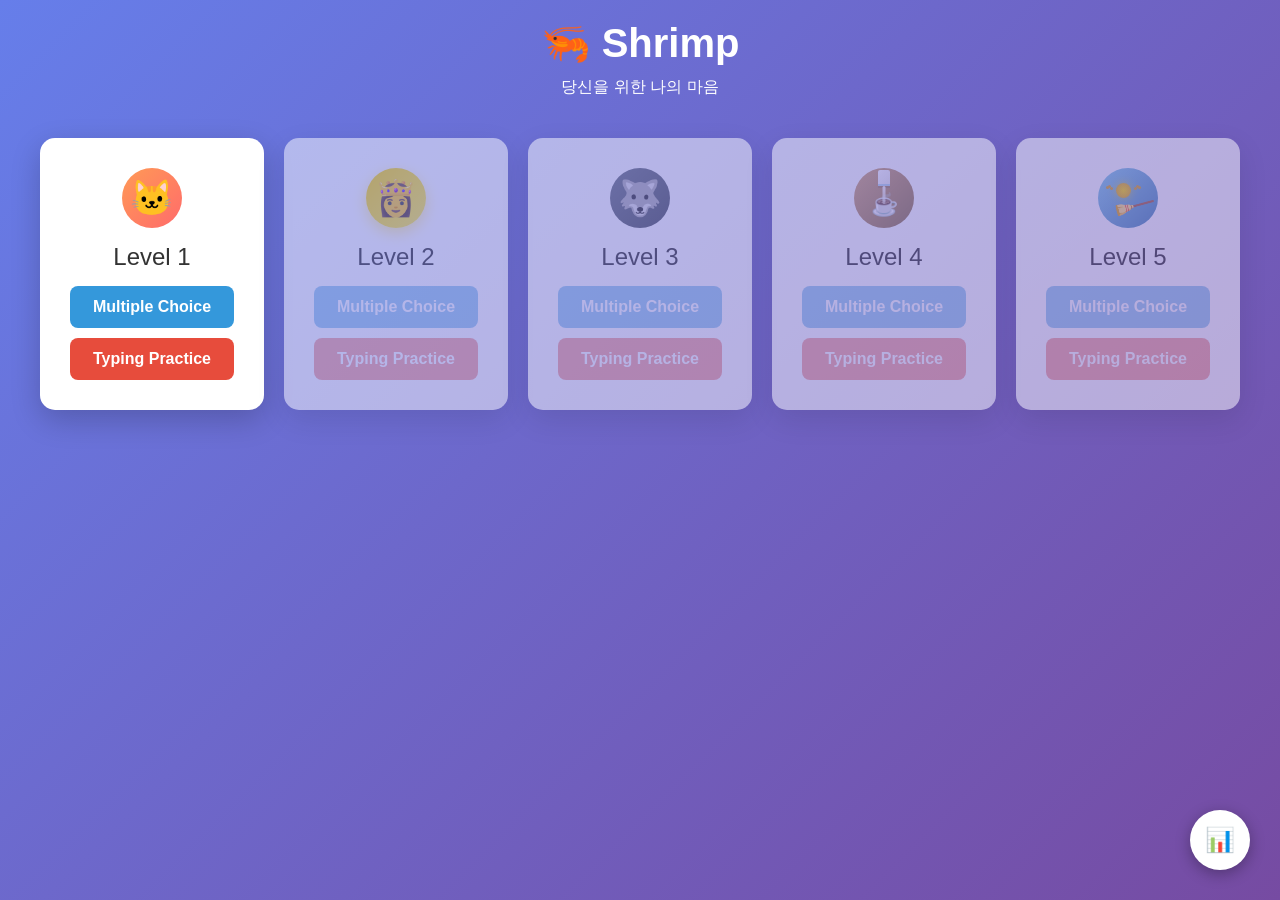
==== main/index.html @ 8d23ccac "VS Code version" ====
<!DOCTYPE html>
<html lang="ko">
<head>
    <meta charset="UTF-8">
    <meta name="viewport" content="width=device-width, initial-scale=1.0">
    <title>Shrimp - Vocabulary Learning</title>
    <style>
        * {
            margin: 0;
            padding: 0;
            box-sizing: border-box;
        }

        body {
            font-family: 'Segoe UI', Tahoma, Geneva, Verdana, sans-serif;
            background: linear-gradient(135deg, #667eea 0%, #764ba2 100%);
            min-height: 100vh;
            padding: 20px;
        }

        .container {
            max-width: 1200px;
            margin: 0 auto;
        }

        .header {
            text-align: center;
            color: white;
            margin-bottom: 40px;
        }

        .header h1 {
            font-size: 2.5em;
            margin-bottom: 10px;
        }

        .level-selection {
            display: grid;
            grid-template-columns: repeat(auto-fit, minmax(200px, 1fr));
            gap: 20px;
            margin-bottom: 40px;
        }

        .level-card {
            background: white;
            border-radius: 15px;
            padding: 30px;
            text-align: center;
            box-shadow: 0 10px 30px rgba(0, 0, 0, 0.2);
            transition: all 0.3s ease;
        }

        .level-card:hover:not(.disabled) {
            transform: translateY(-5px);
            box-shadow: 0 15px 40px rgba(0, 0, 0, 0.3);
        }

        .level-card.disabled {
            opacity: 0.5;
            cursor: not-allowed;
        }

        .level-icon {
            width: 60px;
            height: 60px;
            margin: 0 auto 15px;
            position: relative;
        }

        .level-icon.cat {
            background: linear-gradient(135deg, #ff9a56 0%, #ff6b6b 100%);
            border-radius: 50%;
            position: relative;
            display: flex;
            align-items: center;
            justify-content: center;
        }

        .level-icon.cat::before {
            content: '🐱';
            font-size: 35px;
            position: absolute;
        }

        .level-icon.princess {
            background: linear-gradient(135deg, #ffd700 0%, #ffed4e 100%);
            border-radius: 50%;
            position: relative;
            display: flex;
            align-items: center;
            justify-content: center;
            box-shadow: 0 5px 15px rgba(255, 215, 0, 0.4);
        }

        .level-icon.princess::before {
            content: '👸';
            font-size: 35px;
            position: absolute;
        }

        .level-icon.wolf {
            background: linear-gradient(135deg, #6c757d 0%, #495057 100%);
            border-radius: 50%;
            position: relative;
            display: flex;
            align-items: center;
            justify-content: center;
        }

        .level-icon.wolf::before {
            content: '🐺';
            font-size: 35px;
            position: absolute;
        }

        .level-icon.coffee {
            background: linear-gradient(135deg, #d4a574 0%, #8b6f47 100%);
            border-radius: 50%;
            position: relative;
            display: flex;
            align-items: center;
            justify-content: center;
        }

        .level-icon.coffee::before {
            content: '';
            position: absolute;
            width: 12px;
            height: 16px;
            background: linear-gradient(135deg, #ffffff 0%, #e8e8e8 100%);
            top: 2px;
            left: 50%;
            transform: translateX(-50%);
            border-radius: 2px 2px 0 0;
            box-shadow: 
                0 2px 0 rgba(0,0,0,0.1),
                inset 0 -2px 0 rgba(52, 152, 219, 0.3);
        }

        .level-icon.coffee::after {
            content: '';
            position: absolute;
            width: 3px;
            height: 18px;
            background: linear-gradient(180deg, rgba(255,255,255,0.9) 0%, rgba(255,255,255,0.5) 100%);
            top: 18px;
            left: 50%;
            transform: translateX(-50%);
            border-radius: 2px;
        }

        .level-icon.coffee .cup {
            position: absolute;
            font-size: 22px;
            bottom: 10px;
            left: 50%;
            transform: translateX(-50%);
        }

        .level-icon.snitch {
            background: linear-gradient(135deg, #87ceeb 0%, #4682b4 100%);
            border-radius: 50%;
            position: relative;
            display: flex;
            align-items: center;
            justify-content: center;
            overflow: visible;
        }

        .level-icon.snitch::before {
            content: '';
            position: absolute;
            width: 15px;
            height: 15px;
            background: radial-gradient(circle, #ffd700 0%, #daa520 100%);
            border-radius: 50%;
            top: 15px;
            left: 18px;
            box-shadow: 
                -12px -2px 0 -6px #daa520,
                -14px -4px 0 -6px #daa520,
                -16px -3px 0 -6px #daa520,
                12px -2px 0 -6px #daa520,
                14px -4px 0 -6px #daa520,
                16px -3px 0 -6px #daa520,
                0 0 10px rgba(255, 215, 0, 0.6);
        }

        .level-icon.snitch::after {
            content: '🧹';
            font-size: 28px;
            position: absolute;
            bottom: 5px;
            right: 8px;
            transform: rotate(30deg);
        }

        .level-title {
            font-size: 1.5em;
            color: #333;
            margin-bottom: 15px;
        }

        .mode-buttons {
            display: flex;
            gap: 10px;
            flex-direction: column;
        }

        .mode-btn {
            padding: 12px 15px;
            border: none;
            border-radius: 8px;
            font-size: 1em;
            cursor: pointer;
            transition: all 0.3s ease;
            font-weight: 600;
        }

        .mode-btn.mc {
            background: #3498db;
            color: white;
        }

        .mode-btn.mc:hover:not(:disabled) {
            background: #2980b9;
        }

        .mode-btn.tp {
            background: #e74c3c;
            color: white;
        }

        .mode-btn.tp:hover:not(:disabled) {
            background: #c0392b;
        }

        .mode-btn:disabled {
            opacity: 0.5;
            cursor: not-allowed;
        }

        .status-badge {
            display: inline-block;
            background: #2ecc71;
            color: white;
            padding: 5px 10px;
            border-radius: 20px;
            font-size: 0.8em;
            margin-top: 10px;
        }

        .score-display {
            font-size: 0.85em;
            color: #666;
            margin-top: 8px;
        }

        .score-display .mc-score,
        .score-display .tp-score {
            display: inline-block;
            margin: 0 5px;
            padding: 3px 8px;
            background: #ecf0f1;
            border-radius: 10px;
        }

        .learning-mode {
            display: none;
        }

        .learning-mode.active {
            display: block;
        }

        .learning-container {
            background: white;
            border-radius: 15px;
            padding: 40px;
            box-shadow: 0 10px 40px rgba(0, 0, 0, 0.2);
        }

        .learning-header {
            display: flex;
            justify-content: space-between;
            align-items: center;
            margin-bottom: 30px;
            border-bottom: 2px solid #ecf0f1;
            padding-bottom: 20px;
        }

        .learning-title {
            font-size: 1.8em;
            color: #333;
        }

        .progress-info {
            text-align: right;
            color: #666;
        }

        .progress-bar {
            width: 100%;
            height: 8px;
            background: #ecf0f1;
            border-radius: 10px;
            margin-top: 10px;
            overflow: hidden;
        }

        .progress-fill {
            height: 100%;
            background: #2ecc71;
            transition: width 0.3s ease;
        }

        .question-container {
            text-align: center;
            margin: 40px 0;
        }

        .question-text {
            font-size: 2.5em;
            color: #333;
            margin-bottom: 30px;
            font-weight: 600;
        }

        .pos-label {
            font-size: 0.9em;
            color: #7f8c8d;
            margin-bottom: 5px;
        }

        .example-sentence {
            font-size: 1.1em;
            color: #555;
            font-style: italic;
            margin-top: 15px;
            padding: 15px;
            background: #f8f9fa;
            border-left: 4px solid #3498db;
        }

        .choices {
            display: grid;
            grid-template-columns: repeat(2, 1fr);
            gap: 15px;
            margin-top: 30px;
        }

        .choice-btn {
            padding: 20px;
            font-size: 1.1em;
            border: 2px solid #bdc3c7;
            background: white;
            border-radius: 8px;
            cursor: pointer;
            transition: all 0.3s ease;
        }

        .choice-btn:hover {
            border-color: #3498db;
            background: #ecf0f1;
        }

        .choice-btn.selected.correct {
            background: #2ecc71;
            border-color: #27ae60;
            color: white;
        }

        .choice-btn.selected.incorrect {
            background: #e74c3c;
            border-color: #c0392b;
            color: white;
        }

        .choice-btn:disabled {
            cursor: not-allowed;
        }

        .typing-container {
            margin-top: 30px;
        }

        .input-boxes {
            display: flex;
            gap: 5px;
            justify-content: center;
            flex-wrap: wrap;
            margin: 30px 0;
        }

        .input-box {
            width: 40px;
            height: 50px;
            border: 2px solid #bdc3c7;
            border-radius: 5px;
            text-align: center;
            font-size: 1.2em;
            font-weight: 600;
            transition: all 0.2s ease;
        }

        .input-box:focus {
            outline: none;
            border-color: #3498db;
            box-shadow: 0 0 10px rgba(52, 152, 219, 0.3);
        }

        .input-box.correct {
            background: #2ecc71;
            color: white;
            border-color: #27ae60;
        }

        .input-box.incorrect {
            background: #e74c3c;
            color: white;
            border-color: #c0392b;
        }

        .input-box:disabled {
            cursor: not-allowed;
        }

        .feedback {
            margin-top: 20px;
            padding: 15px;
            border-radius: 8px;
            font-size: 1.1em;
            font-weight: 600;
            display: none;
        }

        .feedback.show {
            display: block;
        }

        .feedback.correct {
            background: #d4edda;
            color: #155724;
            border: 1px solid #c3e6cb;
        }

        .feedback.incorrect {
            background: #f8d7da;
            color: #721c24;
            border: 1px solid #f5c6cb;
        }

        .result-modal {
            display: none;
            position: fixed;
            top: 0;
            left: 0;
            width: 100%;
            height: 100%;
            background: rgba(0, 0, 0, 0.7);
            justify-content: center;
            align-items: center;
            z-index: 1000;
        }

        .result-modal.show {
            display: flex;
        }

        .result-content {
            background: white;
            padding: 40px;
            border-radius: 15px;
            text-align: center;
            max-width: 500px;
        }

        .result-title {
            font-size: 2em;
            margin-bottom: 20px;
            color: #333;
        }

        .result-score {
            font-size: 3em;
            font-weight: 700;
            margin: 20px 0;
            color: #3498db;
        }

        .result-message {
            font-size: 1.2em;
            margin: 20px 0;
            color: #555;
        }

        .result-buttons {
            display: flex;
            gap: 15px;
            margin-top: 30px;
            justify-content: center;
        }

        .result-btn {
            padding: 12px 25px;
            border: none;
            border-radius: 8px;
            font-size: 1em;
            font-weight: 600;
            cursor: pointer;
            transition: all 0.3s ease;
        }

        .result-btn.retry {
            background: #3498db;
            color: white;
        }

        .result-btn.retry:hover {
            background: #2980b9;
        }

        .result-btn.home {
            background: #95a5a6;
            color: white;
        }

        .result-btn.home:hover {
            background: #7f8c8d;
        }

        .action-buttons {
            display: flex;
            gap: 15px;
            margin-top: 30px;
            justify-content: center;
        }

        .action-btn {
            padding: 12px 25px;
            border: none;
            border-radius: 8px;
            font-size: 1em;
            font-weight: 600;
            cursor: pointer;
            transition: all 0.3s ease;
        }

        .action-btn.next {
            background: #3498db;
            color: white;
        }

        .action-btn.next:hover {
            background: #2980b9;
        }

        .action-btn.back {
            background: #95a5a6;
            color: white;
        }

        .action-btn.back:hover {
            background: #7f8c8d;
        }

        .action-btn:disabled {
            opacity: 0.5;
            cursor: not-allowed;
        }

        .stats-button {
            position: fixed;
            bottom: 30px;
            right: 30px;
            background: white;
            border: none;
            border-radius: 50%;
            width: 60px;
            height: 60px;
            font-size: 24px;
            cursor: pointer;
            box-shadow: 0 4px 15px rgba(0, 0, 0, 0.3);
            transition: all 0.3s ease;
            z-index: 999;
        }

        .stats-button:hover {
            transform: scale(1.1);
            box-shadow: 0 6px 20px rgba(0, 0, 0, 0.4);
        }

        .stats-modal {
            display: none;
            position: fixed;
            top: 0;
            left: 0;
            width: 100%;
            height: 100%;
            background: rgba(0, 0, 0, 0.7);
            justify-content: center;
            align-items: center;
            z-index: 1001;
        }

        .stats-modal.show {
            display: flex;
        }

        .stats-content {
            background: white;
            padding: 40px;
            border-radius: 15px;
            max-width: 600px;
            max-height: 80vh;
            overflow-y: auto;
        }

        .stats-header {
            font-size: 2em;
            color: #333;
            margin-bottom: 30px;
            text-align: center;
            border-bottom: 2px solid #ecf0f1;
            padding-bottom: 15px;
        }

        .stats-section {
            margin-bottom: 30px;
        }

        .stats-section h3 {
            color: #3498db;
            margin-bottom: 15px;
            font-size: 1.3em;
        }

        .stat-item {
            display: flex;
            justify-content: space-between;
            padding: 10px;
            background: #f8f9fa;
            margin-bottom: 8px;
            border-radius: 5px;
        }

        .stat-label {
            font-weight: 600;
            color: #555;
        }

        .stat-value {
            color: #3498db;
            font-weight: 700;
        }

        .mistake-list {
            max-height: 300px;
            overflow-y: auto;
        }

        .mistake-item {
            padding: 12px;
            background: #fff3cd;
            border-left: 4px solid #ffc107;
            margin-bottom: 8px;
            border-radius: 5px;
        }

        .mistake-word {
            font-weight: 700;
            color: #333;
            font-size: 1.1em;
        }

        .mistake-count {
            color: #e74c3c;
            font-size: 0.9em;
            margin-top: 5px;
        }

        .close-stats-btn {
            width: 100%;
            padding: 12px;
            background: #3498db;
            color: white;
            border: none;
            border-radius: 8px;
            font-size: 1.1em;
            font-weight: 600;
            cursor: pointer;
            margin-top: 20px;
        }

        .close-stats-btn:hover {
            background: #2980b9;
        }
    </style>
</head>
<body>
    <div class="container">
        <div class="header">
            <h1>🦐 Shrimp</h1>
            <p>당신을 위한 나의 마음</p>
        </div>

        <div id="levelSelection">
            <div class="level-selection" id="levelGrid"></div>
        </div>

        <div id="learningMode" class="learning-mode">
            <div class="learning-container">
                <div class="learning-header">
                    <div>
                        <div class="learning-title" id="modeTitle"></div>
                        <div class="progress-info">
                            <span id="questionCounter">1 / 30</span>
                            <div class="progress-bar">
                                <div class="progress-fill" id="progressFill" style="width: 0%"></div>
                            </div>
                        </div>
                    </div>
                    <button class="action-btn back" onclick="backToLevelSelection()">← 돌아가기</button>
                </div>

                <div id="mcMode">
                    <div class="question-container">
                        <div class="pos-label" id="mcPosLabel"></div>
                        <div class="question-text" id="koreanWord"></div>
                        <div class="example-sentence" id="mcExampleSentence"></div>
                        <div class="choices" id="choices"></div>
                        <div class="feedback" id="mcFeedback"></div>
                        <div class="action-buttons">
                            <button class="action-btn next" id="mcNextBtn" onclick="nextMCQuestion()" disabled>다음</button>
                        </div>
                    </div>
                </div>

                <div id="tpMode">
                    <div class="question-container">
                        <div class="pos-label" id="posLabel"></div>
                        <div class="question-text" id="englishWord"></div>
                        <div class="example-sentence" id="exampleSentence"></div>
                        <div class="typing-container">
                            <div class="input-boxes" id="inputBoxes"></div>
                            <div class="feedback" id="tpFeedback"></div>
                            <div class="action-buttons">
                                <button class="action-btn next" id="tpSubmitBtn" onclick="submitTypingPractice()">제출</button>
                                <button class="action-btn next" id="tpNextBtn" onclick="nextTPQuestion()" style="display:none;">다음</button>
                            </div>
                        </div>
                    </div>
                </div>
            </div>
        </div>

        <div class="result-modal" id="resultModal">
            <div class="result-content">
                <div class="result-title" id="resultTitle"></div>
                <div class="result-score" id="resultScore"></div>
                <div class="result-message" id="resultMessage"></div>
                <div class="result-buttons">
                    <button class="result-btn retry" id="retryBtn" onclick="retryMode()">재시도</button>
                    <button class="result-btn home" onclick="backToLevelSelection()">돌아가기</button>
                </div>
            </div>
        </div>

        <div class="stats-modal" id="statsModal">
            <div class="stats-content">
                <div class="stats-header">📊 학습 통계</div>
                
                <div class="stats-section">
                    <h3>전체 학습 현황</h3>
                    <div class="stat-item">
                        <span class="stat-label">총 학습한 단어 수</span>
                        <span class="stat-value" id="totalWords">0개</span>
                    </div>
                    <div class="stat-item">
                        <span class="stat-label">총 정답 수</span>
                        <span class="stat-value" id="totalCorrect">0개</span>
                    </div>
                    <div class="stat-item">
                        <span class="stat-label">전체 정답률</span>
                        <span class="stat-value" id="totalAccuracy">0%</span>
                    </div>
                    <div class="stat-item">
                        <span class="stat-label">완료한 레벨</span>
                        <span class="stat-value" id="completedLevels">0개</span>
                    </div>
                </div>

                <div class="stats-section">
                    <h3>자주 틀리는 단어 TOP 10</h3>
                    <div class="mistake-list" id="mistakeList">
                        <p style="text-align: center; color: #999;">아직 데이터가 없습니다.</p>
                    </div>
                </div>

                <button class="close-stats-btn" onclick="closeStatsModal()">닫기</button>
            </div>
        </div>

        <button class="stats-button" onclick="showStatsModal()">📊</button>
    </div>

    <script>
        let currentLevel = null;
        let currentMode = null;
        let levelData = {};
        let currentQuestions = [];
        let currentQuestionIndex = 0;
        let score = 0;
        let answered = false;

        const STORAGE_KEY = 'vocabProgress';
        const STATS_KEY = 'vocabStats';

        function initializeApp() {
            loadProgressFromStorage();
            loadStatsFromStorage();
            loadLevelData();
            renderLevelSelection();
        }

        function loadStatsFromStorage() {
            const saved = localStorage.getItem(STATS_KEY);
            if (!saved) {
                window.stats = {
                    totalAttempts: 0,
                    totalCorrect: 0,
                    mistakes: {}
                };
                saveStatsToStorage();
                return;
            }
            window.stats = JSON.parse(saved);
        }

        function saveStatsToStorage() {
            localStorage.setItem(STATS_KEY, JSON.stringify(window.stats));
        }

        function recordAnswer(questionId, english, korean, isCorrect) {
            window.stats.totalAttempts++;
            if (isCorrect) {
                window.stats.totalCorrect++;
            } else {
                const key = english + '|' + korean;
                if (!window.stats.mistakes[key]) {
                    window.stats.mistakes[key] = {
                        english: english,
                        korean: korean,
                        count: 0
                    };
                }
                window.stats.mistakes[key].count++;
            }
            saveStatsToStorage();
        }

        function loadLevelData() {
            levelData = {
                1: [
                    {id:1,english:"consequence",korean:"결과",pos:"noun",example:"This has serious consequences.",korExample:"이것은 심각한 결과를 초래합니다."},
                    {id:2,english:"phenomenon",korean:"현상",pos:"noun",example:"A natural phenomenon.",korExample:"자연 현상입니다."},
                    {id:3,english:"fundamental",korean:"근본적인",pos:"adjective",example:"A fundamental principle.",korExample:"근본적인 원칙입니다."},
                    {id:4,english:"aspect",korean:"측면",pos:"noun",example:"Consider every aspect.",korExample:"모든 측면을 고려하세요."},
                    {id:5,english:"approach",korean:"접근법",pos:"noun",example:"A different approach.",korExample:"다른 접근법입니다."},
                    {id:6,english:"perspective",korean:"관점",pos:"noun",example:"From my perspective.",korExample:"제 관점에서는요."},
                    {id:7,english:"constitute",korean:"구성하다",pos:"verb",example:"These constitute the whole.",korExample:"이것들이 전체를 구성합니다."},
                    {id:8,english:"implement",korean:"시행하다",pos:"verb",example:"Implement the plan.",korExample:"계획을 시행하세요."},
                    {id:9,english:"enhance",korean:"향상시키다",pos:"verb",example:"Enhance your skills.",korExample:"기술을 향상시키세요."},
                    {id:10,english:"demonstrate",korean:"입증하다",pos:"verb",example:"Demonstrate your ability.",korExample:"능력을 입증하세요."},
                    {id:11,english:"significant",korean:"중요한",pos:"adjective",example:"A significant change.",korExample:"중요한 변화입니다."},
                    {id:12,english:"sufficient",korean:"충분한",pos:"adjective",example:"Sufficient evidence.",korExample:"충분한 증거입니다."},
                    {id:13,english:"comprehensive",korean:"포괄적인",pos:"adjective",example:"A comprehensive review.",korExample:"포괄적인 검토입니다."},
                    {id:14,english:"diverse",korean:"다양한",pos:"adjective",example:"Diverse opinions.",korExample:"다양한 의견들입니다."},
                    {id:15,english:"explicit",korean:"명시적인",pos:"adjective",example:"Explicit instructions.",korExample:"명시적인 지시사항입니다."},
                    {id:16,english:"inevitable",korean:"불가피한",pos:"adjective",example:"An inevitable result.",korExample:"불가피한 결과입니다."},
                    {id:17,english:"prominent",korean:"두드러진",pos:"adjective",example:"A prominent figure.",korExample:"두드러진 인물입니다."},
                    {id:18,english:"substantial",korean:"상당한",pos:"adjective",example:"Substantial progress.",korExample:"상당한 진전입니다."},
                    {id:19,english:"tentative",korean:"잠정적인",pos:"adjective",example:"A tentative plan.",korExample:"잠정적인 계획입니다."},
                    {id:20,english:"arbitrary",korean:"임의적인",pos:"adjective",example:"An arbitrary decision.",korExample:"임의적인 결정입니다."},
                    {id:21,english:"acknowledge",korean:"인정하다",pos:"verb",example:"Acknowledge the truth.",korExample:"진실을 인정하세요."},
                    {id:22,english:"anticipate",korean:"예상하다",pos:"verb",example:"Anticipate problems.",korExample:"문제를 예상하세요."},
                    {id:23,english:"comprehend",korean:"이해하다",pos:"verb",example:"Comprehend the concept.",korExample:"개념을 이해하세요."},
                    {id:24,english:"discern",korean:"식별하다",pos:"verb",example:"Discern the difference.",korExample:"차이를 식별하세요."},
                    {id:25,english:"elaborate",korean:"상세히 설명하다",pos:"verb",example:"Elaborate on your idea.",korExample:"아이디어를 상세히 설명하세요."},
                    {id:26,english:"formulate",korean:"공식화하다",pos:"verb",example:"Formulate a strategy.",korExample:"전략을 공식화하세요."},
                    {id:27,english:"initiate",korean:"시작하다",pos:"verb",example:"Initiate the process.",korExample:"과정을 시작하세요."},
                    {id:28,english:"manipulate",korean:"조작하다",pos:"verb",example:"Manipulate the data.",korExample:"데이터를 조작하다."},
                    {id:29,english:"perceive",korean:"인식하다",pos:"verb",example:"Perceive the reality.",korExample:"현실을 인식하세요."},
                    {id:30,english:"refine",korean:"개선하다",pos:"verb",example:"Refine your technique.",korExample:"기술을 개선하세요."},
                    {id:31,english:"synthesis",korean:"종합",pos:"noun",example:"A synthesis of ideas.",korExample:"아이디어의 종합입니다."},
                    {id:32,english:"proportion",korean:"비율",pos:"noun",example:"The right proportion.",korExample:"올바른 비율입니다."},
                    {id:33,english:"criterion",korean:"기준",pos:"noun",example:"Meet the criterion.",korExample:"기준을 충족하세요."},
                    {id:34,english:"hypothesis",korean:"가설",pos:"noun",example:"Test the hypothesis.",korExample:"가설을 검증하세요."},
                    {id:35,english:"context",korean:"맥락",pos:"noun",example:"Understand the context.",korExample:"맥락을 이해하세요."}
                ],
                2: [
                    {id:1,english:"infrastructure",korean:"기반시설",pos:"noun",example:"Build infrastructure.",korExample:"기반시설을 건설하세요."},
                    {id:2,english:"sovereignty",korean:"주권",pos:"noun",example:"National sovereignty.",korExample:"국가 주권입니다."},
                    {id:3,english:"authenticity",korean:"진정성",pos:"noun",example:"Question its authenticity.",korExample:"진정성을 의심하세요."},
                    {id:4,english:"designation",korean:"지정",pos:"noun",example:"Official designation.",korExample:"공식 지정입니다."},
                    {id:5,english:"equilibrium",korean:"균형",pos:"noun",example:"Maintain equilibrium.",korExample:"균형을 유지하세요."},
                    {id:6,english:"proliferation",korean:"확산",pos:"noun",example:"Nuclear proliferation.",korExample:"핵 확산입니다."},
                    {id:7,english:"predecessor",korean:"전임자",pos:"noun",example:"My predecessor left.",korExample:"제 전임자가 떠났습니다."},
                    {id:8,english:"counterpart",korean:"상대방",pos:"noun",example:"Meet your counterpart.",korExample:"상대방을 만나세요."},
                    {id:9,english:"ambiguity",korean:"모호함",pos:"noun",example:"Remove the ambiguity.",korExample:"모호함을 제거하세요."},
                    {id:10,english:"encompass",korean:"포함하다",pos:"verb",example:"Encompass all aspects.",korExample:"모든 측면을 포함하세요."},
                    {id:11,english:"facilitate",korean:"촉진하다",pos:"verb",example:"Facilitate discussion.",korExample:"토론을 촉진하세요."},
                    {id:12,english:"substantiate",korean:"입증하다",pos:"verb",example:"Substantiate your claim.",korExample:"주장을 입증하세요."},
                    {id:13,english:"differentiate",korean:"구별하다",pos:"verb",example:"Differentiate between them.",korExample:"그것들을 구별하세요."},
                    {id:14,english:"consolidate",korean:"통합하다",pos:"verb",example:"Consolidate power.",korExample:"권력을 통합하세요."},
                    {id:15,english:"deteriorate",korean:"악화되다",pos:"verb",example:"Conditions deteriorate.",korExample:"상황이 악화됩니다."},
                    {id:16,english:"perpetuate",korean:"영속화하다",pos:"verb",example:"Perpetuate the tradition.",korExample:"전통을 영속화하세요."},
                    {id:17,english:"subordinate",korean:"종속시키다",pos:"verb",example:"Subordinate to authority.",korExample:"권위에 종속시키다."},
                    {id:18,english:"prevalent",korean:"만연한",pos:"adjective",example:"A prevalent belief.",korExample:"만연한 믿음입니다."},
                    {id:19,english:"coherent",korean:"일관된",pos:"adjective",example:"A coherent argument.",korExample:"일관된 주장입니다."},
                    {id:20,english:"ambiguous",korean:"애매한",pos:"adjective",example:"An ambiguous answer.",korExample:"애매한 답변입니다."},
                    {id:21,english:"plausible",korean:"그럴듯한",pos:"adjective",example:"A plausible explanation.",korExample:"그럴듯한 설명입니다."},
                    {id:22,english:"rigorous",korean:"엄격한",pos:"adjective",example:"Rigorous standards.",korExample:"엄격한 기준입니다."},
                    {id:23,english:"obsolete",korean:"쓸모없는",pos:"adjective",example:"Obsolete technology.",korExample:"쓸모없는 기술입니다."},
                    {id:24,english:"concurrent",korean:"동시의",pos:"adjective",example:"Concurrent events.",korExample:"동시의 사건들입니다."},
                    {id:25,english:"intrinsic",korean:"본질적인",pos:"adjective",example:"Intrinsic value.",korExample:"본질적인 가치입니다."},
                    {id:26,english:"inherent",korean:"내재된",pos:"adjective",example:"Inherent risk.",korExample:"내재된 위험입니다."},
                    {id:27,english:"preliminary",korean:"예비의",pos:"adjective",example:"Preliminary results.",korExample:"예비 결과입니다."},
                    {id:28,english:"terminology",korean:"용어",pos:"noun",example:"Technical terminology.",korExample:"기술 용어입니다."},
                    {id:29,english:"analogy",korean:"유추",pos:"noun",example:"Draw an analogy.",korExample:"유추를 하세요."},
                    {id:30,english:"entity",korean:"실체",pos:"noun",example:"A legal entity.",korExample:"법적 실체입니다."},
                    {id:31,english:"remnant",korean:"잔재",pos:"noun",example:"A remnant of the past.",korExample:"과거의 잔재입니다."},
                    {id:32,english:"spectrum",korean:"범위",pos:"noun",example:"A wide spectrum.",korExample:"넓은 범위입니다."},
                    {id:33,english:"excerpt",korean:"발췌",pos:"noun",example:"An excerpt from a book.",korExample:"책에서의 발췌입니다."},
                    {id:34,english:"notion",korean:"개념",pos:"noun",example:"A vague notion.",korExample:"모호한 개념입니다."},
                    {id:35,english:"doctrine",korean:"교리",pos:"noun",example:"Religious doctrine.",korExample:"종교적 교리입니다."}
                ],
                3: [
                    {id:1,english:"disposition",korean:"성향",pos:"noun",example:"A cheerful disposition.",korExample:"쾌활한 성향입니다."},
                    {id:2,english:"inclination",korean:"경향",pos:"noun",example:"A natural inclination.",korExample:"자연스러운 경향입니다."},
                    {id:3,english:"integrity",korean:"완전성",pos:"noun",example:"Structural integrity.",korExample:"구조적 완전성입니다."},
                    {id:4,english:"constraint",korean:"제약",pos:"noun",example:"Budget constraints.",korExample:"예산 제약입니다."},
                    {id:5,english:"implication",korean:"함의",pos:"noun",example:"The implication is clear.",korExample:"함의가 명확합니다."},
                    {id:6,english:"manifestation",korean:"표출",pos:"noun",example:"A manifestation of fear.",korExample:"두려움의 표출입니다."},
                    {id:7,english:"proposition",korean:"제안",pos:"noun",example:"An interesting proposition.",korExample:"흥미로운 제안입니다."},
                    {id:8,english:"discourse",korean:"담론",pos:"noun",example:"Political discourse.",korExample:"정치적 담론입니다."},
                    {id:9,english:"correlation",korean:"상관관계",pos:"noun",example:"A strong correlation.",korExample:"강한 상관관계입니다."},
                    {id:10,english:"exacerbate",korean:"악화시키다",pos:"verb",example:"Exacerbate the problem.",korExample:"문제를 악화시키다."},
                    {id:11,english:"alleviate",korean:"완화하다",pos:"verb",example:"Alleviate the pain.",korExample:"고통을 완화하세요."},
                    {id:12,english:"ascertain",korean:"확인하다",pos:"verb",example:"Ascertain the facts.",korExample:"사실을 확인하세요."},
                    {id:13,english:"circumvent",korean:"우회하다",pos:"verb",example:"Circumvent the rules.",korExample:"규칙을 우회하다."},
                    {id:14,english:"corroborate",korean:"확증하다",pos:"verb",example:"Corroborate the story.",korExample:"이야기를 확증하세요."},
                    {id:15,english:"elucidate",korean:"명료하게 하다",pos:"verb",example:"Elucidate the concept.",korExample:"개념을 명료하게 하세요."},
                    {id:16,english:"extrapolate",korean:"추정하다",pos:"verb",example:"Extrapolate from data.",korExample:"데이터에서 추정하세요."},
                    {id:17,english:"preclude",korean:"배제하다",pos:"verb",example:"Preclude the possibility.",korExample:"가능성을 배제하세요."},
                    {id:18,english:"vindicate",korean:"정당화하다",pos:"verb",example:"Vindicate her decision.",korExample:"그녀의 결정을 정당화하세요."},
                    {id:19,english:"convoluted",korean:"복잡한",pos:"adjective",example:"A convoluted argument.",korExample:"복잡한 주장입니다."},
                    {id:20,english:"meticulous",korean:"꼼꼼한",pos:"adjective",example:"Meticulous attention.",korExample:"꼼꼼한 주의입니다."},
                    {id:21,english:"pragmatic",korean:"실용적인",pos:"adjective",example:"A pragmatic approach.",korExample:"실용적인 접근법입니다."},
                    {id:22,english:"redundant",korean:"불필요한",pos:"adjective",example:"Redundant information.",korExample:"불필요한 정보입니다."},
                    {id:23,english:"tangible",korean:"실질적인",pos:"adjective",example:"Tangible results.",korExample:"실질적인 결과입니다."},
                    {id:24,english:"unequivocal",korean:"명백한",pos:"adjective",example:"An unequivocal statement.",korExample:"명백한 진술입니다."},
                    {id:25,english:"viable",korean:"실행 가능한",pos:"adjective",example:"A viable solution.",korExample:"실행 가능한 해결책입니다."},
                    {id:26,english:"volatile",korean:"변동성이 큰",pos:"adjective",example:"A volatile market.",korExample:"변동성이 큰 시장입니다."},
                    {id:27,english:"adept",korean:"능숙한",pos:"adjective",example:"Adept at negotiation.",korExample:"협상에 능숙합니다."},
                    {id:28,english:"astute",korean:"기민한",pos:"adjective",example:"An astute observation.",korExample:"기민한 관찰입니다."},
                    {id:29,english:"delineation",korean:"서술",pos:"noun",example:"Clear delineation.",korExample:"명확한 서술입니다."},
                    {id:30,english:"dichotomy",korean:"이분법",pos:"noun",example:"A false dichotomy.",korExample:"잘못된 이분법입니다."},
                    {id:31,english:"anomaly",korean:"이상현상",pos:"noun",example:"Statistical anomaly.",korExample:"통계적 이상현상입니다."},
                    {id:32,english:"epitome",korean:"전형",pos:"noun",example:"The epitome of elegance.",korExample:"우아함의 전형입니다."},
                    {id:33,english:"endeavor",korean:"노력",pos:"noun",example:"A worthy endeavor.",korExample:"가치 있는 노력입니다."},
                    {id:34,english:"magnitude",korean:"규모",pos:"noun",example:"The magnitude is huge.",korExample:"규모가 엄청납니다."},
                    {id:35,english:"threshold",korean:"문턱",pos:"noun",example:"Cross the threshold.",korExample:"문턱을 넘으세요."}
                ],
                4: [
                    {id:1,english:"benevolent",korean:"자비로운",pos:"adjective",example:"A benevolent leader.",korExample:"자비로운 지도자입니다."},
                    {id:2,english:"conscientious",korean:"성실한",pos:"adjective",example:"A conscientious worker.",korExample:"성실한 근로자입니다."},
                    {id:3,english:"diligent",korean:"부지런한",pos:"adjective",example:"A diligent student.",korExample:"부지런한 학생입니다."},
                    {id:4,english:"eloquent",korean:"웅변적인",pos:"adjective",example:"An eloquent speech.",korExample:"웅변적인 연설입니다."},
                    {id:5,english:"fervent",korean:"열렬한",pos:"adjective",example:"Fervent support.",korExample:"열렬한 지지입니다."},
                    {id:6,english:"gregarious",korean:"사교적인",pos:"adjective",example:"A gregarious person.",korExample:"사교적인 사람입니다."},
                    {id:7,english:"tenacious",korean:"완강한",pos:"adjective",example:"Tenacious determination.",korExample:"완강한 결의입니다."},
                    {id:8,english:"resilient",korean:"회복력있는",pos:"adjective",example:"A resilient economy.",korExample:"회복력있는 경제입니다."},
                    {id:9,english:"scrupulous",korean:"세심한",pos:"adjective",example:"Scrupulous attention.",korExample:"세심한 주의입니다."},
                    {id:10,english:"judicious",korean:"현명한",pos:"adjective",example:"A judicious decision.",korExample:"현명한 결정입니다."},
                    {id:11,english:"reciprocate",korean:"보답하다",pos:"verb",example:"Reciprocate the favor.",korExample:"호의에 보답하세요."},
                    {id:12,english:"relinquish",korean:"포기하다",pos:"verb",example:"Relinquish control.",korExample:"통제를 포기하세요."},
                    {id:13,english:"scrutinize",korean:"정밀조사하다",pos:"verb",example:"Scrutinize the document.",korExample:"문서를 정밀조사하세요."},
                    {id:14,english:"stipulate",korean:"규정하다",pos:"verb",example:"Stipulate the terms.",korExample:"조건을 규정하세요."},
                    {id:15,english:"supersede",korean:"대체하다",pos:"verb",example:"Supersede old rules.",korExample:"기존 규칙을 대체하세요."},
                    {id:16,english:"transcend",korean:"초월하다",pos:"verb",example:"Transcend limitations.",korExample:"한계를 초월하세요."},
                    {id:17,english:"undermine",korean:"훼손하다",pos:"verb",example:"Undermine authority.",korExample:"권위를 훼손하다."},
                    {id:18,english:"advocate",korean:"옹호하다",pos:"verb",example:"Advocate for change.",korExample:"변화를 옹호하세요."},
                    {id:19,english:"articulate",korean:"명확히 표현하다",pos:"verb",example:"Articulate your vision.",korExample:"비전을 명확히 표현하세요."},
                    {id:20,english:"ambivalence",korean:"양가감정",pos:"noun",example:"Feel ambivalence.",korExample:"양가감정을 느낍니다."},
                    {id:21,english:"complacency",korean:"자기만족",pos:"noun",example:"Avoid complacency.",korExample:"자기만족을 피하세요."},
                    {id:22,english:"discrepancy",korean:"불일치",pos:"noun",example:"A discrepancy exists.",korExample:"불일치가 존재합니다."},
                    {id:23,english:"precedent",korean:"전례",pos:"noun",example:"Set a precedent.",korExample:"전례를 남기세요."},
                    {id:24,english:"ramification",korean:"파급효과",pos:"noun",example:"Consider ramifications.",korExample:"파급효과를 고려하세요."},
                    {id:25,english:"synopsis",korean:"개요",pos:"noun",example:"Read the synopsis.",korExample:"개요를 읽으세요."},
                    {id:26,english:"tenure",korean:"재임기간",pos:"noun",example:"During his tenure.",korExample:"그의 재임기간 동안입니다."},
                    {id:27,english:"trajectory",korean:"궤적",pos:"noun",example:"Career trajectory.",korExample:"경력 궤적입니다."},
                    {id:28,english:"acumen",korean:"통찰력",pos:"noun",example:"Business acumen.",korExample:"사업 통찰력입니다."},
                    {id:29,english:"catalyst",korean:"촉매",pos:"noun",example:"A catalyst for change.",korExample:"변화의 촉매입니다."},
                    {id:30,english:"negligible",korean:"무시할 만한",pos:"adjective",example:"Negligible difference.",korExample:"무시할 만한 차이입니다."},
                    {id:31,english:"mundane",korean:"평범한",pos:"adjective",example:"Mundane tasks.",korExample:"평범한 업무입니다."},
                    {id:32,english:"pervasive",korean:"만연한",pos:"adjective",example:"Pervasive influence.",korExample:"만연한 영향입니다."},
                    {id:33,english:"dormant",korean:"휴면상태의",pos:"adjective",example:"Dormant volcano.",korExample:"휴면상태의 화산입니다."},
                    {id:34,english:"imminent",korean:"임박한",pos:"adjective",example:"Imminent danger.",korExample:"임박한 위험입니다."},
                    {id:35,english:"pivotal",korean:"중추적인",pos:"adjective",example:"A pivotal moment.",korExample:"중추적인 순간입니다."},
                    {id:36,english:"sporadic",korean:"산발적인",pos:"adjective",example:"Sporadic outbreaks.",korExample:"산발적인 발병입니다."},
                    {id:37,english:"transient",korean:"일시적인",pos:"adjective",example:"Transient phenomenon.",korExample:"일시적인 현상입니다."},
                    {id:38,english:"ubiquitous",korean:"어디에나 있는",pos:"adjective",example:"Ubiquitous technology.",korExample:"어디에나 있는 기술입니다."},
                    {id:39,english:"prudent",korean:"신중한",pos:"adjective",example:"A prudent approach.",korExample:"신중한 접근법입니다."},
                    {id:40,english:"fortuitous",korean:"우연한",pos:"adjective",example:"A fortuitous encounter.",korExample:"우연한 만남입니다."}
                ],
                5: [
                    {id:1,english:"ameliorate",korean:"개선하다",pos:"verb",example:"Ameliorate conditions.",korExample:"상황을 개선하세요."},
                    {id:2,english:"obfuscate",korean:"모호하게 하다",pos:"verb",example:"Obfuscate the truth.",korExample:"진실을 모호하게 하다."},
                    {id:3,english:"eradicate",korean:"근절하다",pos:"verb",example:"Eradicate poverty.",korExample:"빈곤을 근절하세요."},
                    {id:4,english:"mitigate",korean:"완화하다",pos:"verb",example:"Mitigate the impact.",korExample:"영향을 완화하세요."},
                    {id:5,english:"proliferate",korean:"급증하다",pos:"verb",example:"Weapons proliferate.",korExample:"무기가 급증합니다."},
                    {id:6,english:"disseminate",korean:"보급하다",pos:"verb",example:"Disseminate information.",korExample:"정보를 보급하세요."},
                    {id:7,english:"orchestrate",korean:"조직하다",pos:"verb",example:"Orchestrate a campaign.",korExample:"운동을 조직하세요."},
                    {id:8,english:"repudiate",korean:"거부하다",pos:"verb",example:"Repudiate the claim.",korExample:"주장을 거부하세요."},
                    {id:9,english:"reconcile",korean:"조화시키다",pos:"verb",example:"Reconcile differences.",korExample:"차이를 조화시키세요."},
                    {id:10,english:"galvanize",korean:"자극하다",pos:"verb",example:"Galvanize support.",korExample:"지지를 자극하세요."},
                    {id:11,english:"epitomize",korean:"전형이다",pos:"verb",example:"Epitomize excellence.",korExample:"우수성의 전형입니다."},
                    {id:12,english:"substantive",korean:"실질적인",pos:"adjective",example:"Substantive change.",korExample:"실질적인 변화입니다."},
                    {id:13,english:"egregious",korean:"지독한",pos:"adjective",example:"An egregious error.",korExample:"지독한 오류입니다."},
                    {id:14,english:"flagrant",korean:"노골적인",pos:"adjective",example:"Flagrant violation.",korExample:"노골적인 위반입니다."},
                    {id:15,english:"insidious",korean:"교활한",pos:"adjective",example:"An insidious threat.",korExample:"교활한 위협입니다."},
                    {id:16,english:"inveterate",korean:"뿌리 깊은",pos:"adjective",example:"An inveterate habit.",korExample:"뿌리 깊은 습관입니다."},
                    {id:17,english:"incorrigible",korean:"교정 불가능한",pos:"adjective",example:"Incorrigible behavior.",korExample:"교정 불가능한 행동입니다."},
                    {id:18,english:"recalcitrant",korean:"완강한",pos:"adjective",example:"A recalcitrant attitude.",korExample:"완강한 태도입니다."},
                    {id:19,english:"intransigent",korean:"타협하지 않는",pos:"adjective",example:"Intransigent position.",korExample:"타협하지 않는 입장입니다."},
                    {id:20,english:"obdurate",korean:"완고한",pos:"adjective",example:"An obdurate refusal.",korExample:"완고한 거부입니다."},
                    {id:21,english:"tenuous",korean:"희박한",pos:"adjective",example:"A tenuous connection.",korExample:"희박한 연결입니다."},
                    {id:22,english:"perfunctory",korean:"형식적인",pos:"adjective",example:"Perfunctory effort.",korExample:"형식적인 노력입니다."},
                    {id:23,english:"desultory",korean:"산만한",pos:"adjective",example:"Desultory conversation.",korExample:"산만한 대화입니다."},
                    {id:24,english:"ephemeral",korean:"덧없는",pos:"adjective",example:"Ephemeral beauty.",korExample:"덧없는 아름다움입니다."},
                    {id:25,english:"pernicious",korean:"해로운",pos:"adjective",example:"Pernicious influence.",korExample:"해로운 영향입니다."},
                    {id:26,english:"inscrutable",korean:"불가해한",pos:"adjective",example:"An inscrutable expression.",korExample:"불가해한 표정입니다."},
                    {id:27,english:"audacious",korean:"대담한",pos:"adjective",example:"An audacious plan.",korExample:"대담한 계획입니다."},
                    {id:28,english:"proclivity",korean:"성벽",pos:"noun",example:"A proclivity for risk.",korExample:"위험에 대한 성벽입니다."},
                    {id:29,english:"propensity",korean:"성향",pos:"noun",example:"A propensity to err.",korExample:"실수하는 성향입니다."},
                    {id:30,english:"predilection",korean:"편애",pos:"noun",example:"A predilection for art.",korExample:"예술에 대한 편애입니다."},
                    {id:31,english:"antithesis",korean:"정반대",pos:"noun",example:"The antithesis of good.",korExample:"선의 정반대입니다."},
                    {id:32,english:"juxtaposition",korean:"병치",pos:"noun",example:"An interesting juxtaposition.",korExample:"흥미로운 병치입니다."},
                    {id:33,english:"polarization",korean:"양극화",pos:"noun",example:"Political polarization.",korExample:"정치적 양극화입니다."},
                    {id:34,english:"hegemony",korean:"패권",pos:"noun",example:"Cultural hegemony.",korExample:"문화적 패권입니다."},
                    {id:35,english:"platitude",korean:"진부한 말",pos:"noun",example:"Empty platitudes.",korExample:"공허한 진부한 말입니다."},
                    {id:36,english:"quandary",korean:"곤경",pos:"noun",example:"In a quandary.",korExample:"곤경에 처했습니다."},
                    {id:37,english:"conundrum",korean:"난제",pos:"noun",example:"A difficult conundrum.",korExample:"어려운 난제입니다."},
                    {id:38,english:"vicissitude",korean:"변천",pos:"noun",example:"Life's vicissitudes.",korExample:"인생의 변천입니다."},
                    {id:39,english:"harbinger",korean:"전조",pos:"noun",example:"A harbinger of change.",korExample:"변화의 전조입니다."},
                    {id:40,english:"confluence",korean:"합류",pos:"noun",example:"A confluence of events.",korExample:"사건들의 합류입니다."}
                ]
            };
        }

        function loadProgressFromStorage() {
            const saved = localStorage.getItem(STORAGE_KEY);
            if (!saved) {
                initializeProgress();
                return;
            }
            window.progress = JSON.parse(saved);
        }

        function initializeProgress() {
            window.progress = { levels: {} };
            for (let i = 1; i <= 5; i++) {
                window.progress.levels[i] = {
                    mcPassed: false,
                    tpPassed: false,
                    mcScore: 0,
                    tpScore: 0,
                    mcTotal: 0,
                    tpTotal: 0
                };
            }
            saveProgressToStorage();
        }

        function saveProgressToStorage() {
            localStorage.setItem(STORAGE_KEY, JSON.stringify(window.progress));
        }

        function renderLevelSelection() {
            const levelGrid = document.getElementById('levelGrid');
            levelGrid.innerHTML = '';
            const levelClasses = ['cat', 'princess', 'wolf', 'coffee', 'snitch'];

            for (let i = 1; i <= 5; i++) {
                const levelInfo = window.progress.levels[i];
                const isUnlocked = i === 1 || (window.progress.levels[i - 1].mcPassed && window.progress.levels[i - 1].tpPassed);
                
                const card = document.createElement('div');
                card.className = 'level-card' + (isUnlocked ? '' : ' disabled');

                let statusHTML = '';
                if (levelInfo.mcPassed && levelInfo.tpPassed) {
                    statusHTML = '<div class="status-badge">✓ 완료</div>';
                }

                let scoreHTML = '';
                if (levelInfo.mcTotal > 0 || levelInfo.tpTotal > 0) {
                    scoreHTML = '<div class="score-display">';
                    if (levelInfo.mcTotal > 0) {
                        scoreHTML += '<span class="mc-score">MC: ' + levelInfo.mcScore + '/' + levelInfo.mcTotal + '</span>';
                    }
                    if (levelInfo.tpTotal > 0) {
                        scoreHTML += '<span class="tp-score">TP: ' + levelInfo.tpScore + '/' + levelInfo.tpTotal + '</span>';
                    }
                    scoreHTML += '</div>';
                }

                card.innerHTML = '<div class="level-icon ' + levelClasses[i-1] + '">' + (i === 4 ? '<span class="cup">☕</span>' : '') + '</div>' +
                    '<div class="level-title">Level ' + i + '</div>' +
                    '<div class="mode-buttons">' +
                        '<button class="mode-btn mc" ' + (isUnlocked ? '' : 'disabled') + ' onclick="startMode(' + i + ', \'mc\')">Multiple Choice</button>' +
                        '<button class="mode-btn tp" ' + (isUnlocked ? '' : 'disabled') + ' onclick="startMode(' + i + ', \'tp\')">Typing Practice</button>' +
                    '</div>' +
                    scoreHTML +
                    statusHTML;
                levelGrid.appendChild(card);
            }

            document.getElementById('levelSelection').style.display = 'block';
            document.getElementById('learningMode').classList.remove('active');
        }

        function startMode(level, mode) {
            currentLevel = level;
            currentMode = mode;
            currentQuestionIndex = 0;
            score = 0;
            answered = false;

            currentQuestions = levelData[level].slice().sort(function() { return Math.random() - 0.5; });

            document.getElementById('levelSelection').style.display = 'none';
            document.getElementById('learningMode').classList.add('active');

            document.getElementById('mcMode').style.display = mode === 'mc' ? 'block' : 'none';
            document.getElementById('tpMode').style.display = mode === 'tp' ? 'block' : 'none';

            const modeTitle = mode === 'mc' ? 'Level ' + level + ' - Multiple Choice' : 'Level ' + level + ' - Typing Practice';
            document.getElementById('modeTitle').textContent = modeTitle;

            if (mode === 'mc') {
                displayMCQuestion();
            } else {
                displayTPQuestion();
            }
        }

        function displayMCQuestion() {
            if (currentQuestionIndex >= currentQuestions.length) {
                showResultModal();
                return;
            }

            answered = false;
            document.getElementById('mcFeedback').classList.remove('show', 'correct', 'incorrect');
            document.getElementById('mcNextBtn').disabled = true;

            const question = currentQuestions[currentQuestionIndex];
            document.getElementById('mcPosLabel').textContent = '(' + question.pos + ')';
            document.getElementById('koreanWord').textContent = question.korean;
            document.getElementById('mcExampleSentence').textContent = question.korExample;

            const answers = [question.english];
            const otherWords = currentQuestions.filter(function(q) { return q.id !== question.id; });
            while (answers.length < 4) {
                const randomWord = otherWords[Math.floor(Math.random() * otherWords.length)].english;
                if (answers.indexOf(randomWord) === -1) {
                    answers.push(randomWord);
                }
            }
            answers.sort(function() { return Math.random() - 0.5; });

            const choicesDiv = document.getElementById('choices');
            choicesDiv.innerHTML = '';
            answers.forEach(function(answer, idx) {
                const btn = document.createElement('button');
                btn.className = 'choice-btn';
                btn.textContent = answer;
                btn.onclick = function() { selectMCAnswer(answer, question.english, idx); };
                choicesDiv.appendChild(btn);
            });

            updateProgress();
            document.addEventListener('keydown', handleMCEnter);
        }

        function handleMCEnter(e) {
            if (e.key === 'Enter' && !document.getElementById('mcNextBtn').disabled) {
                nextMCQuestion();
            }
        }

        function selectMCAnswer(selected, correct, idx) {
            const question = currentQuestions[currentQuestionIndex];
            const isCorrect = selected === correct;
            
            if (!answered && isCorrect) {
                answered = true;
                score++;
                recordAnswer(question.id, question.english, question.korean, true);
            } else if (!answered) {
                recordAnswer(question.id, question.english, question.korean, false);
            }

            const choiceBtns = document.querySelectorAll('.choice-btn');
            choiceBtns[idx].classList.add('selected', isCorrect ? 'correct' : 'incorrect');

            if (isCorrect) {
                choiceBtns.forEach(function(btn) { btn.disabled = true; });
                const feedback = document.getElementById('mcFeedback');
                feedback.textContent = '✓ 정답입니다!';
                feedback.classList.add('show', 'correct');
                document.getElementById('mcNextBtn').disabled = false;
            } else {
                const feedback = document.getElementById('mcFeedback');
                feedback.textContent = '✗ 다시 선택해주세요.';
                feedback.classList.add('show', 'incorrect');
                setTimeout(function() {
                    choiceBtns[idx].classList.remove('selected', 'incorrect');
                    feedback.classList.remove('show', 'incorrect');
                }, 800);
            }
        }

        function nextMCQuestion() {
            document.removeEventListener('keydown', handleMCEnter);
            currentQuestionIndex++;
            if (currentQuestionIndex >= currentQuestions.length) {
                showResultModal();
            } else {
                displayMCQuestion();
            }
        }

        function displayTPQuestion() {
            if (currentQuestionIndex >= currentQuestions.length) {
                showResultModal();
                return;
            }

            answered = false;
            document.getElementById('tpFeedback').classList.remove('show', 'correct', 'incorrect');
            document.getElementById('tpSubmitBtn').disabled = false;
            document.getElementById('tpSubmitBtn').style.display = 'inline-block';
            
            const tpNextBtn = document.getElementById('tpNextBtn');
            if (tpNextBtn) {
                tpNextBtn.style.display = 'none';
            }

            const question = currentQuestions[currentQuestionIndex];
            document.getElementById('posLabel').textContent = '(' + question.pos + ')';
            document.getElementById('englishWord').textContent = question.english;
            document.getElementById('exampleSentence').textContent = question.example;

            const inputBoxes = document.getElementById('inputBoxes');
            inputBoxes.innerHTML = '';
            
            for (let i = 0; i < question.korean.length; i++) {
                const input = document.createElement('input');
                input.type = 'text';
                input.className = 'input-box';
                input.dataset.index = i;
                input.maxLength = 1;
                
                let composing = false;
                
                input.addEventListener('compositionstart', function() {
                    composing = true;
                });
                
                input.addEventListener('compositionend', function(e) {
                    composing = false;
                    const value = e.target.value;
                    if (value.length === 1 && i < question.korean.length - 1) {
                        setTimeout(function() {
                            inputBoxes.children[i + 1].focus();
                        }, 0);
                    }
                });

                input.addEventListener('keydown', function(e) {
                    if (e.key === 'Backspace') {
                        if (input.value === '' && i > 0) {
                            e.preventDefault();
                            inputBoxes.children[i - 1].focus();
                        }
                    } else if (e.key === 'Enter') {
                        e.preventDefault();
                        if (document.getElementById('tpSubmitBtn').style.display !== 'none') {
                            submitTypingPractice();
                        } else {
                            nextTPQuestion();
                        }
                    }
                });

                inputBoxes.appendChild(input);
            }

            if (inputBoxes.children.length > 0) {
                inputBoxes.children[0].focus();
            }

            updateProgress();
        }

        function submitTypingPractice() {
            if (answered) return;
            answered = true;

            const question = currentQuestions[currentQuestionIndex];
            const inputBoxes = Array.from(document.querySelectorAll('.input-box'));
            const userAnswer = inputBoxes.map(function(box) { return box.value; }).join(''); 
            const isCorrect = userAnswer === question.korean;

            if (isCorrect) score++;
            
            recordAnswer(question.id, question.english, question.korean, isCorrect);

            inputBoxes.forEach(function(box, idx) {
                box.disabled = true;
                if (userAnswer[idx] === question.korean[idx]) {
                    box.classList.add('correct');
                } else {
                    box.classList.add('incorrect');
                }
            });

            const feedback = document.getElementById('tpFeedback');
            feedback.textContent = isCorrect ? '✓ 정답입니다!' : '✗ 오답입니다. 정답: ' + question.korean;
            feedback.classList.add('show', isCorrect ? 'correct' : 'incorrect');

            document.getElementById('tpSubmitBtn').style.display = 'none';
            document.getElementById('tpNextBtn').style.display = 'inline-block';
            document.getElementById('tpNextBtn').disabled = false;
        }

        function nextTPQuestion() {
            currentQuestionIndex++;
            if (currentQuestionIndex >= currentQuestions.length) {
                showResultModal();
            } else {
                displayTPQuestion();
            }
        }

        function showResultModal() {
            const totalQuestions = currentQuestions.length;
            const passScore = Math.ceil(totalQuestions * 0.9);
            const isPassed = score >= passScore;
            const percentage = Math.round((score / totalQuestions) * 100);

            let resultTitle = '';
            if (isPassed) {
                resultTitle = currentMode === 'mc' ? 'Schönen Tag 🎉' : 'Tschüssikowski! 🎊';
            } else {
                resultTitle = '다시 시도해주세요 📝';
            }

            document.getElementById('resultTitle').textContent = resultTitle;
            document.getElementById('resultScore').textContent = score + ' / ' + totalQuestions;
            document.getElementById('resultMessage').textContent = '정답률: ' + percentage + '% ' + (isPassed ? '통과했습니다!' : '통과하지 못했습니다.');

            if (currentMode === 'mc') {
                window.progress.levels[currentLevel].mcScore = score;
                window.progress.levels[currentLevel].mcTotal = totalQuestions;
                if (isPassed) {
                    window.progress.levels[currentLevel].mcPassed = true;
                }
            } else {
                window.progress.levels[currentLevel].tpScore = score;
                window.progress.levels[currentLevel].tpTotal = totalQuestions;
                if (isPassed) {
                    window.progress.levels[currentLevel].tpPassed = true;
                }
            }
            saveProgressToStorage();

            const levelInfo = window.progress.levels[currentLevel];
            const previousMCPassed = currentMode === 'tp' && levelInfo.mcPassed;
            const previousTPPassed = currentMode === 'mc' && levelInfo.tpPassed;
            
            if (levelInfo.mcPassed && levelInfo.tpPassed && isPassed && (previousMCPassed || previousTPPassed)) {
                setTimeout(function() {
                    alert('갈채! 해냈어 애기! 기특해. 공부도 중요하지만 당신을 항상 아껴주기! 🦐💖');
                }, 500);
            }

            document.getElementById('resultModal').classList.add('show');
        }

        function retryMode() {
            document.getElementById('resultModal').classList.remove('show');
            startMode(currentLevel, currentMode);
        }

        function backToLevelSelection() {
            document.getElementById('resultModal').classList.remove('show');
            document.getElementById('learningMode').classList.remove('active');
            renderLevelSelection();
        }

        function updateProgress() {
            const total = currentQuestions.length;
            const current = currentQuestionIndex + 1;
            document.getElementById('questionCounter').textContent = current + ' / ' + total;
            const percentage = (current / total) * 100;
            document.getElementById('progressFill').style.width = percentage + '%';
        }

        function showStatsModal() {
            updateStatsDisplay();
            document.getElementById('statsModal').classList.add('show');
        }

        function closeStatsModal() {
            document.getElementById('statsModal').classList.remove('show');
        }

        function updateStatsDisplay() {
            const totalWords = window.stats.totalAttempts;
            const totalCorrect = window.stats.totalCorrect;
            const accuracy = totalWords > 0 ? Math.round((totalCorrect / totalWords) * 100) : 0;
            
            let completedLevels = 0;
            for (let i = 1; i <= 5; i++) {
                if (window.progress.levels[i].mcPassed && window.progress.levels[i].tpPassed) {
                    completedLevels++;
                }
            }

            document.getElementById('totalWords').textContent = totalWords + '개';
            document.getElementById('totalCorrect').textContent = totalCorrect + '개';
            document.getElementById('totalAccuracy').textContent = accuracy + '%';
            document.getElementById('completedLevels').textContent = completedLevels + '개';

            const mistakeList = document.getElementById('mistakeList');
            const mistakes = Object.values(window.stats.mistakes)
                .sort(function(a, b) { return b.count - a.count; })
                .slice(0, 10);

            if (mistakes.length === 0) {
                mistakeList.innerHTML = '<p style="text-align: center; color: #999;">아직 데이터가 없습니다.</p>';
            } else {
                mistakeList.innerHTML = mistakes.map(function(mistake) {
                    return '<div class="mistake-item">' +
                        '<div class="mistake-word">' + mistake.english + ' → ' + mistake.korean + '</div>' +
                        '<div class="mistake-count">틀린 횟수: ' + mistake.count + '회</div>' +
                        '</div>';
                }).join('');
            }
        }

        window.addEventListener('DOMContentLoaded', initializeApp);
    </script>
</body>
</html>
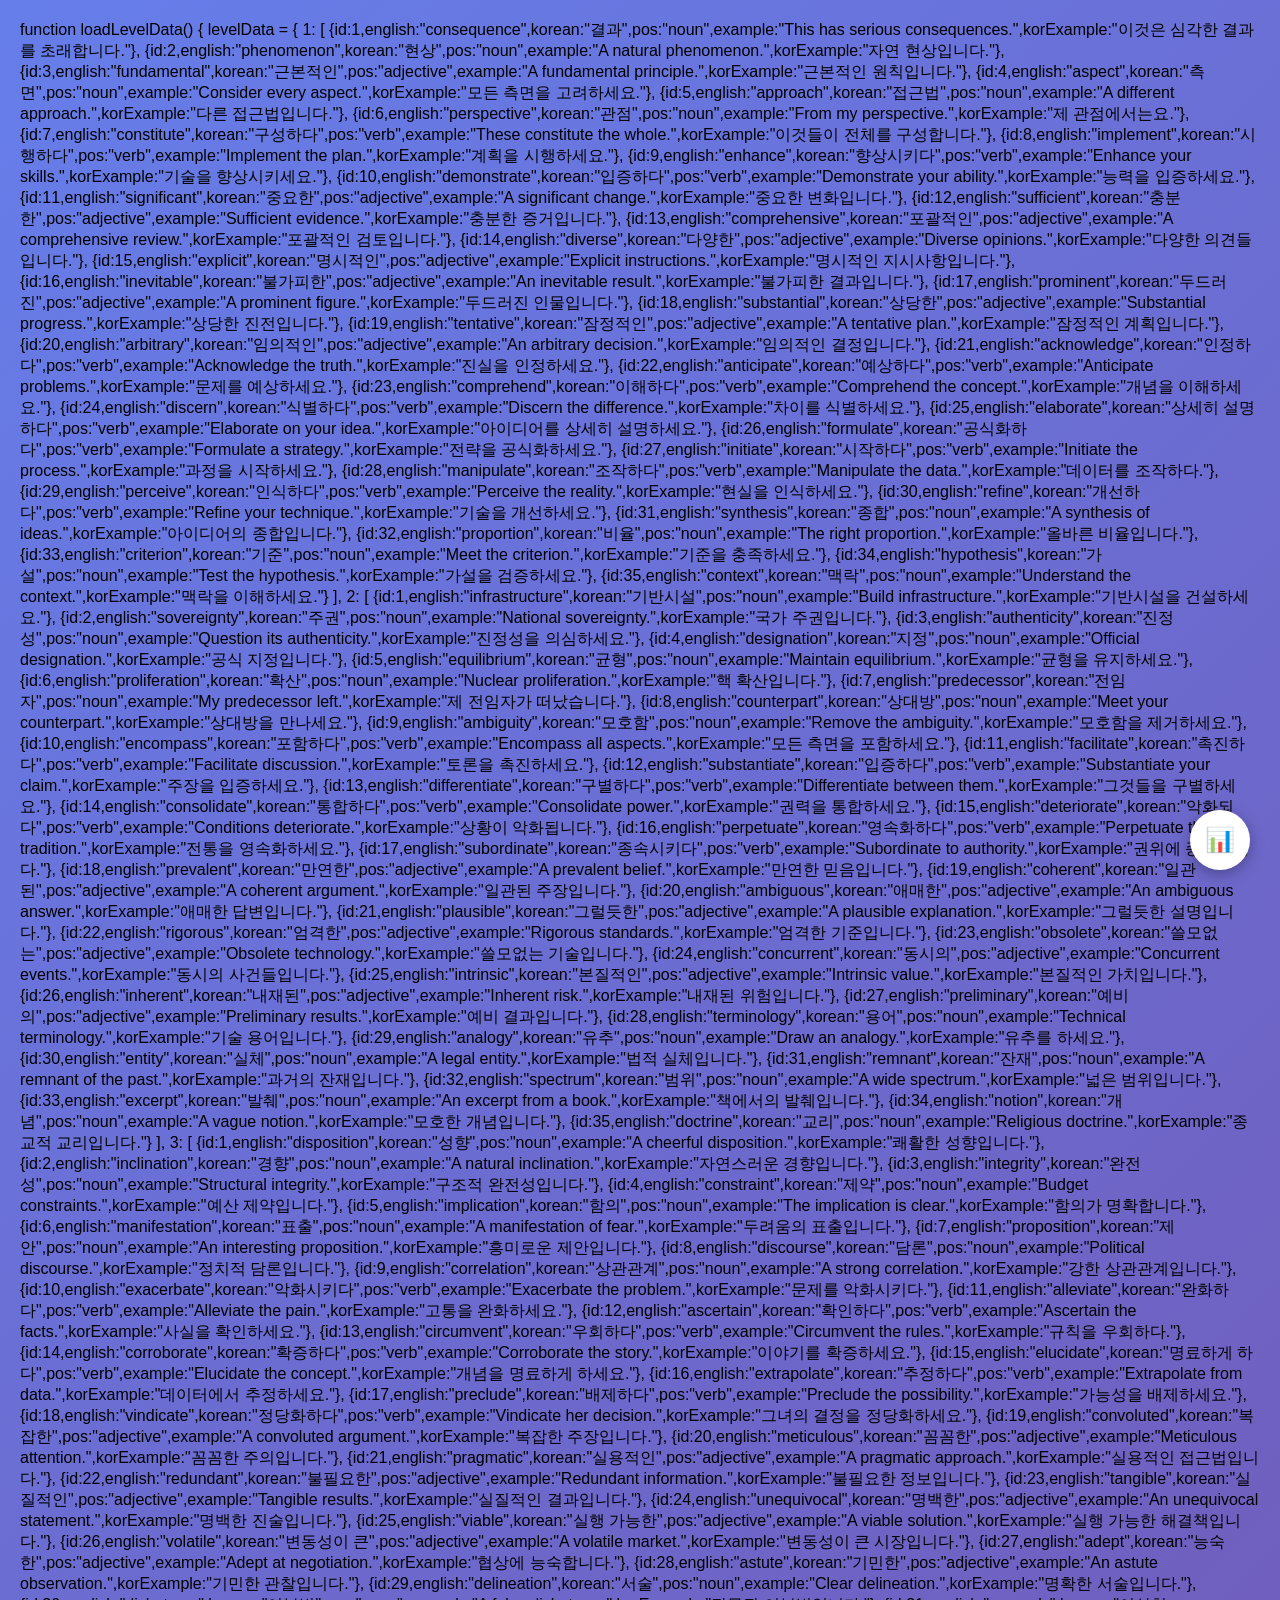
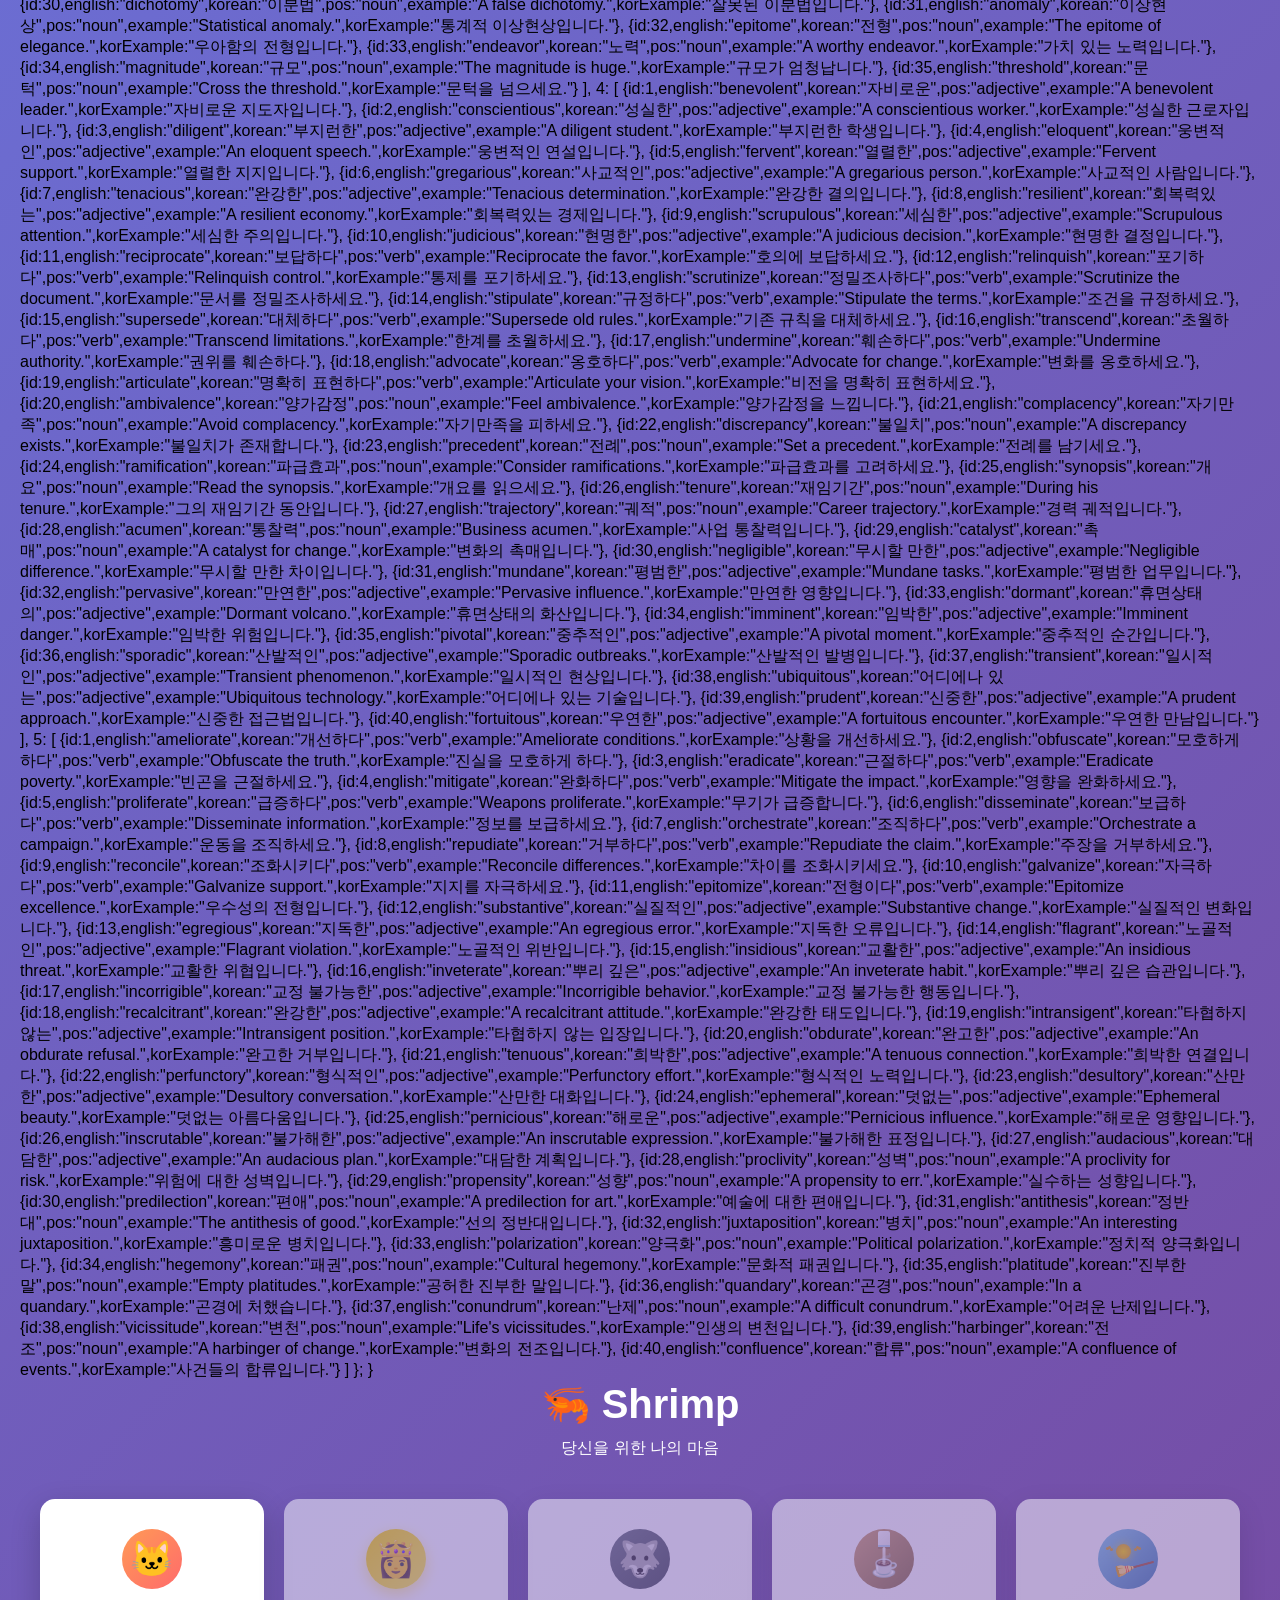
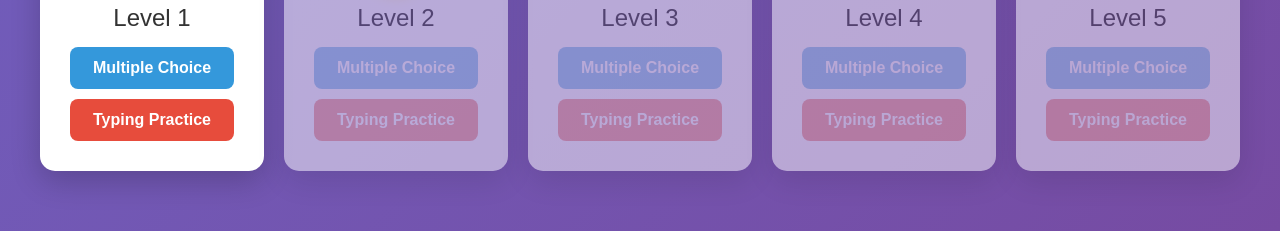
==== commit 7eca7fcd: "Update index.html" ====
--- a/main/index.html
+++ b/main/index.html
@@ -1,865 +1,4 @@
-<!DOCTYPE html>
-<html lang="ko">
-<head>
-    <meta charset="UTF-8">
-    <meta name="viewport" content="width=device-width, initial-scale=1.0">
-    <title>Shrimp - Vocabulary Learning</title>
-    <style>
-        * {
-            margin: 0;
-            padding: 0;
-            box-sizing: border-box;
-        }
-
-        body {
-            font-family: 'Segoe UI', Tahoma, Geneva, Verdana, sans-serif;
-            background: linear-gradient(135deg, #667eea 0%, #764ba2 100%);
-            min-height: 100vh;
-            padding: 20px;
-        }
-
-        .container {
-            max-width: 1200px;
-            margin: 0 auto;
-        }
-
-        .header {
-            text-align: center;
-            color: white;
-            margin-bottom: 40px;
-        }
-
-        .header h1 {
-            font-size: 2.5em;
-            margin-bottom: 10px;
-        }
-
-        .level-selection {
-            display: grid;
-            grid-template-columns: repeat(auto-fit, minmax(200px, 1fr));
-            gap: 20px;
-            margin-bottom: 40px;
-        }
-
-        .level-card {
-            background: white;
-            border-radius: 15px;
-            padding: 30px;
-            text-align: center;
-            box-shadow: 0 10px 30px rgba(0, 0, 0, 0.2);
-            transition: all 0.3s ease;
-        }
-
-        .level-card:hover:not(.disabled) {
-            transform: translateY(-5px);
-            box-shadow: 0 15px 40px rgba(0, 0, 0, 0.3);
-        }
-
-        .level-card.disabled {
-            opacity: 0.5;
-            cursor: not-allowed;
-        }
-
-        .level-icon {
-            width: 60px;
-            height: 60px;
-            margin: 0 auto 15px;
-            position: relative;
-        }
-
-        .level-icon.cat {
-            background: linear-gradient(135deg, #ff9a56 0%, #ff6b6b 100%);
-            border-radius: 50%;
-            position: relative;
-            display: flex;
-            align-items: center;
-            justify-content: center;
-        }
-
-        .level-icon.cat::before {
-            content: '🐱';
-            font-size: 35px;
-            position: absolute;
-        }
-
-        .level-icon.princess {
-            background: linear-gradient(135deg, #ffd700 0%, #ffed4e 100%);
-            border-radius: 50%;
-            position: relative;
-            display: flex;
-            align-items: center;
-            justify-content: center;
-            box-shadow: 0 5px 15px rgba(255, 215, 0, 0.4);
-        }
-
-        .level-icon.princess::before {
-            content: '👸';
-            font-size: 35px;
-            position: absolute;
-        }
-
-        .level-icon.wolf {
-            background: linear-gradient(135deg, #6c757d 0%, #495057 100%);
-            border-radius: 50%;
-            position: relative;
-            display: flex;
-            align-items: center;
-            justify-content: center;
-        }
-
-        .level-icon.wolf::before {
-            content: '🐺';
-            font-size: 35px;
-            position: absolute;
-        }
-
-        .level-icon.coffee {
-            background: linear-gradient(135deg, #d4a574 0%, #8b6f47 100%);
-            border-radius: 50%;
-            position: relative;
-            display: flex;
-            align-items: center;
-            justify-content: center;
-        }
-
-        .level-icon.coffee::before {
-            content: '';
-            position: absolute;
-            width: 12px;
-            height: 16px;
-            background: linear-gradient(135deg, #ffffff 0%, #e8e8e8 100%);
-            top: 2px;
-            left: 50%;
-            transform: translateX(-50%);
-            border-radius: 2px 2px 0 0;
-            box-shadow: 
-                0 2px 0 rgba(0,0,0,0.1),
-                inset 0 -2px 0 rgba(52, 152, 219, 0.3);
-        }
-
-        .level-icon.coffee::after {
-            content: '';
-            position: absolute;
-            width: 3px;
-            height: 18px;
-            background: linear-gradient(180deg, rgba(255,255,255,0.9) 0%, rgba(255,255,255,0.5) 100%);
-            top: 18px;
-            left: 50%;
-            transform: translateX(-50%);
-            border-radius: 2px;
-        }
-
-        .level-icon.coffee .cup {
-            position: absolute;
-            font-size: 22px;
-            bottom: 10px;
-            left: 50%;
-            transform: translateX(-50%);
-        }
-
-        .level-icon.snitch {
-            background: linear-gradient(135deg, #87ceeb 0%, #4682b4 100%);
-            border-radius: 50%;
-            position: relative;
-            display: flex;
-            align-items: center;
-            justify-content: center;
-            overflow: visible;
-        }
-
-        .level-icon.snitch::before {
-            content: '';
-            position: absolute;
-            width: 15px;
-            height: 15px;
-            background: radial-gradient(circle, #ffd700 0%, #daa520 100%);
-            border-radius: 50%;
-            top: 15px;
-            left: 18px;
-            box-shadow: 
-                -12px -2px 0 -6px #daa520,
-                -14px -4px 0 -6px #daa520,
-                -16px -3px 0 -6px #daa520,
-                12px -2px 0 -6px #daa520,
-                14px -4px 0 -6px #daa520,
-                16px -3px 0 -6px #daa520,
-                0 0 10px rgba(255, 215, 0, 0.6);
-        }
-
-        .level-icon.snitch::after {
-            content: '🧹';
-            font-size: 28px;
-            position: absolute;
-            bottom: 5px;
-            right: 8px;
-            transform: rotate(30deg);
-        }
-
-        .level-title {
-            font-size: 1.5em;
-            color: #333;
-            margin-bottom: 15px;
-        }
-
-        .mode-buttons {
-            display: flex;
-            gap: 10px;
-            flex-direction: column;
-        }
-
-        .mode-btn {
-            padding: 12px 15px;
-            border: none;
-            border-radius: 8px;
-            font-size: 1em;
-            cursor: pointer;
-            transition: all 0.3s ease;
-            font-weight: 600;
-        }
-
-        .mode-btn.mc {
-            background: #3498db;
-            color: white;
-        }
-
-        .mode-btn.mc:hover:not(:disabled) {
-            background: #2980b9;
-        }
-
-        .mode-btn.tp {
-            background: #e74c3c;
-            color: white;
-        }
-
-        .mode-btn.tp:hover:not(:disabled) {
-            background: #c0392b;
-        }
-
-        .mode-btn:disabled {
-            opacity: 0.5;
-            cursor: not-allowed;
-        }
-
-        .status-badge {
-            display: inline-block;
-            background: #2ecc71;
-            color: white;
-            padding: 5px 10px;
-            border-radius: 20px;
-            font-size: 0.8em;
-            margin-top: 10px;
-        }
-
-        .score-display {
-            font-size: 0.85em;
-            color: #666;
-            margin-top: 8px;
-        }
-
-        .score-display .mc-score,
-        .score-display .tp-score {
-            display: inline-block;
-            margin: 0 5px;
-            padding: 3px 8px;
-            background: #ecf0f1;
-            border-radius: 10px;
-        }
-
-        .learning-mode {
-            display: none;
-        }
-
-        .learning-mode.active {
-            display: block;
-        }
-
-        .learning-container {
-            background: white;
-            border-radius: 15px;
-            padding: 40px;
-            box-shadow: 0 10px 40px rgba(0, 0, 0, 0.2);
-        }
-
-        .learning-header {
-            display: flex;
-            justify-content: space-between;
-            align-items: center;
-            margin-bottom: 30px;
-            border-bottom: 2px solid #ecf0f1;
-            padding-bottom: 20px;
-        }
-
-        .learning-title {
-            font-size: 1.8em;
-            color: #333;
-        }
-
-        .progress-info {
-            text-align: right;
-            color: #666;
-        }
-
-        .progress-bar {
-            width: 100%;
-            height: 8px;
-            background: #ecf0f1;
-            border-radius: 10px;
-            margin-top: 10px;
-            overflow: hidden;
-        }
-
-        .progress-fill {
-            height: 100%;
-            background: #2ecc71;
-            transition: width 0.3s ease;
-        }
-
-        .question-container {
-            text-align: center;
-            margin: 40px 0;
-        }
-
-        .question-text {
-            font-size: 2.5em;
-            color: #333;
-            margin-bottom: 30px;
-            font-weight: 600;
-        }
-
-        .pos-label {
-            font-size: 0.9em;
-            color: #7f8c8d;
-            margin-bottom: 5px;
-        }
-
-        .example-sentence {
-            font-size: 1.1em;
-            color: #555;
-            font-style: italic;
-            margin-top: 15px;
-            padding: 15px;
-            background: #f8f9fa;
-            border-left: 4px solid #3498db;
-        }
-
-        .choices {
-            display: grid;
-            grid-template-columns: repeat(2, 1fr);
-            gap: 15px;
-            margin-top: 30px;
-        }
-
-        .choice-btn {
-            padding: 20px;
-            font-size: 1.1em;
-            border: 2px solid #bdc3c7;
-            background: white;
-            border-radius: 8px;
-            cursor: pointer;
-            transition: all 0.3s ease;
-        }
-
-        .choice-btn:hover {
-            border-color: #3498db;
-            background: #ecf0f1;
-        }
-
-        .choice-btn.selected.correct {
-            background: #2ecc71;
-            border-color: #27ae60;
-            color: white;
-        }
-
-        .choice-btn.selected.incorrect {
-            background: #e74c3c;
-            border-color: #c0392b;
-            color: white;
-        }
-
-        .choice-btn:disabled {
-            cursor: not-allowed;
-        }
-
-        .typing-container {
-            margin-top: 30px;
-        }
-
-        .input-boxes {
-            display: flex;
-            gap: 5px;
-            justify-content: center;
-            flex-wrap: wrap;
-            margin: 30px 0;
-        }
-
-        .input-box {
-            width: 40px;
-            height: 50px;
-            border: 2px solid #bdc3c7;
-            border-radius: 5px;
-            text-align: center;
-            font-size: 1.2em;
-            font-weight: 600;
-            transition: all 0.2s ease;
-        }
-
-        .input-box:focus {
-            outline: none;
-            border-color: #3498db;
-            box-shadow: 0 0 10px rgba(52, 152, 219, 0.3);
-        }
-
-        .input-box.correct {
-            background: #2ecc71;
-            color: white;
-            border-color: #27ae60;
-        }
-
-        .input-box.incorrect {
-            background: #e74c3c;
-            color: white;
-            border-color: #c0392b;
-        }
-
-        .input-box:disabled {
-            cursor: not-allowed;
-        }
-
-        .feedback {
-            margin-top: 20px;
-            padding: 15px;
-            border-radius: 8px;
-            font-size: 1.1em;
-            font-weight: 600;
-            display: none;
-        }
-
-        .feedback.show {
-            display: block;
-        }
-
-        .feedback.correct {
-            background: #d4edda;
-            color: #155724;
-            border: 1px solid #c3e6cb;
-        }
-
-        .feedback.incorrect {
-            background: #f8d7da;
-            color: #721c24;
-            border: 1px solid #f5c6cb;
-        }
-
-        .result-modal {
-            display: none;
-            position: fixed;
-            top: 0;
-            left: 0;
-            width: 100%;
-            height: 100%;
-            background: rgba(0, 0, 0, 0.7);
-            justify-content: center;
-            align-items: center;
-            z-index: 1000;
-        }
-
-        .result-modal.show {
-            display: flex;
-        }
-
-        .result-content {
-            background: white;
-            padding: 40px;
-            border-radius: 15px;
-            text-align: center;
-            max-width: 500px;
-        }
-
-        .result-title {
-            font-size: 2em;
-            margin-bottom: 20px;
-            color: #333;
-        }
-
-        .result-score {
-            font-size: 3em;
-            font-weight: 700;
-            margin: 20px 0;
-            color: #3498db;
-        }
-
-        .result-message {
-            font-size: 1.2em;
-            margin: 20px 0;
-            color: #555;
-        }
-
-        .result-buttons {
-            display: flex;
-            gap: 15px;
-            margin-top: 30px;
-            justify-content: center;
-        }
-
-        .result-btn {
-            padding: 12px 25px;
-            border: none;
-            border-radius: 8px;
-            font-size: 1em;
-            font-weight: 600;
-            cursor: pointer;
-            transition: all 0.3s ease;
-        }
-
-        .result-btn.retry {
-            background: #3498db;
-            color: white;
-        }
-
-        .result-btn.retry:hover {
-            background: #2980b9;
-        }
-
-        .result-btn.home {
-            background: #95a5a6;
-            color: white;
-        }
-
-        .result-btn.home:hover {
-            background: #7f8c8d;
-        }
-
-        .action-buttons {
-            display: flex;
-            gap: 15px;
-            margin-top: 30px;
-            justify-content: center;
-        }
-
-        .action-btn {
-            padding: 12px 25px;
-            border: none;
-            border-radius: 8px;
-            font-size: 1em;
-            font-weight: 600;
-            cursor: pointer;
-            transition: all 0.3s ease;
-        }
-
-        .action-btn.next {
-            background: #3498db;
-            color: white;
-        }
-
-        .action-btn.next:hover {
-            background: #2980b9;
-        }
-
-        .action-btn.back {
-            background: #95a5a6;
-            color: white;
-        }
-
-        .action-btn.back:hover {
-            background: #7f8c8d;
-        }
-
-        .action-btn:disabled {
-            opacity: 0.5;
-            cursor: not-allowed;
-        }
-
-        .stats-button {
-            position: fixed;
-            bottom: 30px;
-            right: 30px;
-            background: white;
-            border: none;
-            border-radius: 50%;
-            width: 60px;
-            height: 60px;
-            font-size: 24px;
-            cursor: pointer;
-            box-shadow: 0 4px 15px rgba(0, 0, 0, 0.3);
-            transition: all 0.3s ease;
-            z-index: 999;
-        }
-
-        .stats-button:hover {
-            transform: scale(1.1);
-            box-shadow: 0 6px 20px rgba(0, 0, 0, 0.4);
-        }
-
-        .stats-modal {
-            display: none;
-            position: fixed;
-            top: 0;
-            left: 0;
-            width: 100%;
-            height: 100%;
-            background: rgba(0, 0, 0, 0.7);
-            justify-content: center;
-            align-items: center;
-            z-index: 1001;
-        }
-
-        .stats-modal.show {
-            display: flex;
-        }
-
-        .stats-content {
-            background: white;
-            padding: 40px;
-            border-radius: 15px;
-            max-width: 600px;
-            max-height: 80vh;
-            overflow-y: auto;
-        }
-
-        .stats-header {
-            font-size: 2em;
-            color: #333;
-            margin-bottom: 30px;
-            text-align: center;
-            border-bottom: 2px solid #ecf0f1;
-            padding-bottom: 15px;
-        }
-
-        .stats-section {
-            margin-bottom: 30px;
-        }
-
-        .stats-section h3 {
-            color: #3498db;
-            margin-bottom: 15px;
-            font-size: 1.3em;
-        }
-
-        .stat-item {
-            display: flex;
-            justify-content: space-between;
-            padding: 10px;
-            background: #f8f9fa;
-            margin-bottom: 8px;
-            border-radius: 5px;
-        }
-
-        .stat-label {
-            font-weight: 600;
-            color: #555;
-        }
-
-        .stat-value {
-            color: #3498db;
-            font-weight: 700;
-        }
-
-        .mistake-list {
-            max-height: 300px;
-            overflow-y: auto;
-        }
-
-        .mistake-item {
-            padding: 12px;
-            background: #fff3cd;
-            border-left: 4px solid #ffc107;
-            margin-bottom: 8px;
-            border-radius: 5px;
-        }
-
-        .mistake-word {
-            font-weight: 700;
-            color: #333;
-            font-size: 1.1em;
-        }
-
-        .mistake-count {
-            color: #e74c3c;
-            font-size: 0.9em;
-            margin-top: 5px;
-        }
-
-        .close-stats-btn {
-            width: 100%;
-            padding: 12px;
-            background: #3498db;
-            color: white;
-            border: none;
-            border-radius: 8px;
-            font-size: 1.1em;
-            font-weight: 600;
-            cursor: pointer;
-            margin-top: 20px;
-        }
-
-        .close-stats-btn:hover {
-            background: #2980b9;
-        }
-    </style>
-</head>
-<body>
-    <div class="container">
-        <div class="header">
-            <h1>🦐 Shrimp</h1>
-            <p>당신을 위한 나의 마음</p>
-        </div>
-
-        <div id="levelSelection">
-            <div class="level-selection" id="levelGrid"></div>
-        </div>
-
-        <div id="learningMode" class="learning-mode">
-            <div class="learning-container">
-                <div class="learning-header">
-                    <div>
-                        <div class="learning-title" id="modeTitle"></div>
-                        <div class="progress-info">
-                            <span id="questionCounter">1 / 30</span>
-                            <div class="progress-bar">
-                                <div class="progress-fill" id="progressFill" style="width: 0%"></div>
-                            </div>
-                        </div>
-                    </div>
-                    <button class="action-btn back" onclick="backToLevelSelection()">← 돌아가기</button>
-                </div>
-
-                <div id="mcMode">
-                    <div class="question-container">
-                        <div class="pos-label" id="mcPosLabel"></div>
-                        <div class="question-text" id="koreanWord"></div>
-                        <div class="example-sentence" id="mcExampleSentence"></div>
-                        <div class="choices" id="choices"></div>
-                        <div class="feedback" id="mcFeedback"></div>
-                        <div class="action-buttons">
-                            <button class="action-btn next" id="mcNextBtn" onclick="nextMCQuestion()" disabled>다음</button>
-                        </div>
-                    </div>
-                </div>
-
-                <div id="tpMode">
-                    <div class="question-container">
-                        <div class="pos-label" id="posLabel"></div>
-                        <div class="question-text" id="englishWord"></div>
-                        <div class="example-sentence" id="exampleSentence"></div>
-                        <div class="typing-container">
-                            <div class="input-boxes" id="inputBoxes"></div>
-                            <div class="feedback" id="tpFeedback"></div>
-                            <div class="action-buttons">
-                                <button class="action-btn next" id="tpSubmitBtn" onclick="submitTypingPractice()">제출</button>
-                                <button class="action-btn next" id="tpNextBtn" onclick="nextTPQuestion()" style="display:none;">다음</button>
-                            </div>
-                        </div>
-                    </div>
-                </div>
-            </div>
-        </div>
-
-        <div class="result-modal" id="resultModal">
-            <div class="result-content">
-                <div class="result-title" id="resultTitle"></div>
-                <div class="result-score" id="resultScore"></div>
-                <div class="result-message" id="resultMessage"></div>
-                <div class="result-buttons">
-                    <button class="result-btn retry" id="retryBtn" onclick="retryMode()">재시도</button>
-                    <button class="result-btn home" onclick="backToLevelSelection()">돌아가기</button>
-                </div>
-            </div>
-        </div>
-
-        <div class="stats-modal" id="statsModal">
-            <div class="stats-content">
-                <div class="stats-header">📊 학습 통계</div>
-                
-                <div class="stats-section">
-                    <h3>전체 학습 현황</h3>
-                    <div class="stat-item">
-                        <span class="stat-label">총 학습한 단어 수</span>
-                        <span class="stat-value" id="totalWords">0개</span>
-                    </div>
-                    <div class="stat-item">
-                        <span class="stat-label">총 정답 수</span>
-                        <span class="stat-value" id="totalCorrect">0개</span>
-                    </div>
-                    <div class="stat-item">
-                        <span class="stat-label">전체 정답률</span>
-                        <span class="stat-value" id="totalAccuracy">0%</span>
-                    </div>
-                    <div class="stat-item">
-                        <span class="stat-label">완료한 레벨</span>
-                        <span class="stat-value" id="completedLevels">0개</span>
-                    </div>
-                </div>
-
-                <div class="stats-section">
-                    <h3>자주 틀리는 단어 TOP 10</h3>
-                    <div class="mistake-list" id="mistakeList">
-                        <p style="text-align: center; color: #999;">아직 데이터가 없습니다.</p>
-                    </div>
-                </div>
-
-                <button class="close-stats-btn" onclick="closeStatsModal()">닫기</button>
-            </div>
-        </div>
-
-        <button class="stats-button" onclick="showStatsModal()">📊</button>
-    </div>
-
-    <script>
-        let currentLevel = null;
-        let currentMode = null;
-        let levelData = {};
-        let currentQuestions = [];
-        let currentQuestionIndex = 0;
-        let score = 0;
-        let answered = false;
-
-        const STORAGE_KEY = 'vocabProgress';
-        const STATS_KEY = 'vocabStats';
-
-        function initializeApp() {
-            loadProgressFromStorage();
-            loadStatsFromStorage();
-            loadLevelData();
-            renderLevelSelection();
-        }
-
-        function loadStatsFromStorage() {
-            const saved = localStorage.getItem(STATS_KEY);
-            if (!saved) {
-                window.stats = {
-                    totalAttempts: 0,
-                    totalCorrect: 0,
-                    mistakes: {}
-                };
-                saveStatsToStorage();
-                return;
-            }
-            window.stats = JSON.parse(saved);
-        }
-
-        function saveStatsToStorage() {
-            localStorage.setItem(STATS_KEY, JSON.stringify(window.stats));
-        }
-
-        function recordAnswer(questionId, english, korean, isCorrect) {
-            window.stats.totalAttempts++;
-            if (isCorrect) {
-                window.stats.totalCorrect++;
-            } else {
-                const key = english + '|' + korean;
-                if (!window.stats.mistakes[key]) {
-                    window.stats.mistakes[key] = {
-                        english: english,
-                        korean: korean,
-                        count: 0
-                    };
-                }
-                window.stats.mistakes[key].count++;
-            }
-            saveStatsToStorage();
-        }
-
-        function loadLevelData() {
+function loadLevelData() {
             levelData = {
                 1: [
                     {id:1,english:"consequence",korean:"결과",pos:"noun",example:"This has serious consequences.",korExample:"이것은 심각한 결과를 초래합니다."},
@@ -1058,6 +197,906 @@
                 ]
             };
         }
+<!DOCTYPE html>
+<html lang="ko">
+<head>
+    <meta charset="UTF-8">
+    <meta name="viewport" content="width=device-width, initial-scale=1.0">
+    <title>Shrimp - Vocabulary Learning</title>
+    <style>
+        * {
+            margin: 0;
+            padding: 0;
+            box-sizing: border-box;
+        }
+
+        body {
+            font-family: 'Segoe UI', Tahoma, Geneva, Verdana, sans-serif;
+            background: linear-gradient(135deg, #667eea 0%, #764ba2 100%);
+            min-height: 100vh;
+            padding: 20px;
+        }
+
+        .container {
+            max-width: 1200px;
+            margin: 0 auto;
+        }
+
+        .header {
+            text-align: center;
+            color: white;
+            margin-bottom: 40px;
+        }
+
+        .header h1 {
+            font-size: 2.5em;
+            margin-bottom: 10px;
+        }
+
+        .level-selection {
+            display: grid;
+            grid-template-columns: repeat(auto-fit, minmax(200px, 1fr));
+            gap: 20px;
+            margin-bottom: 40px;
+        }
+
+        .level-card {
+            background: white;
+            border-radius: 15px;
+            padding: 30px;
+            text-align: center;
+            box-shadow: 0 10px 30px rgba(0, 0, 0, 0.2);
+            transition: all 0.3s ease;
+        }
+
+        .level-card:hover:not(.disabled) {
+            transform: translateY(-5px);
+            box-shadow: 0 15px 40px rgba(0, 0, 0, 0.3);
+        }
+
+        .level-card.disabled {
+            opacity: 0.5;
+            cursor: not-allowed;
+        }
+
+        .level-icon {
+            width: 60px;
+            height: 60px;
+            margin: 0 auto 15px;
+            position: relative;
+        }
+
+        .level-icon.cat {
+            background: linear-gradient(135deg, #ff9a56 0%, #ff6b6b 100%);
+            border-radius: 50%;
+            position: relative;
+            display: flex;
+            align-items: center;
+            justify-content: center;
+        }
+
+        .level-icon.cat::before {
+            content: '🐱';
+            font-size: 35px;
+            position: absolute;
+        }
+
+        .level-icon.princess {
+            background: linear-gradient(135deg, #ffd700 0%, #ffed4e 100%);
+            border-radius: 50%;
+            position: relative;
+            display: flex;
+            align-items: center;
+            justify-content: center;
+            box-shadow: 0 5px 15px rgba(255, 215, 0, 0.4);
+        }
+
+        .level-icon.princess::before {
+            content: '👸';
+            font-size: 35px;
+            position: absolute;
+        }
+
+        .level-icon.wolf {
+            background: linear-gradient(135deg, #6c757d 0%, #495057 100%);
+            border-radius: 50%;
+            position: relative;
+            display: flex;
+            align-items: center;
+            justify-content: center;
+        }
+
+        .level-icon.wolf::before {
+            content: '🐺';
+            font-size: 35px;
+            position: absolute;
+        }
+
+        .level-icon.coffee {
+            background: linear-gradient(135deg, #d4a574 0%, #8b6f47 100%);
+            border-radius: 50%;
+            position: relative;
+            display: flex;
+            align-items: center;
+            justify-content: center;
+        }
+
+        .level-icon.coffee::before {
+            content: '';
+            position: absolute;
+            width: 12px;
+            height: 16px;
+            background: linear-gradient(135deg, #ffffff 0%, #e8e8e8 100%);
+            top: 2px;
+            left: 50%;
+            transform: translateX(-50%);
+            border-radius: 2px 2px 0 0;
+            box-shadow: 
+                0 2px 0 rgba(0,0,0,0.1),
+                inset 0 -2px 0 rgba(52, 152, 219, 0.3);
+        }
+
+        .level-icon.coffee::after {
+            content: '';
+            position: absolute;
+            width: 3px;
+            height: 18px;
+            background: linear-gradient(180deg, rgba(255,255,255,0.9) 0%, rgba(255,255,255,0.5) 100%);
+            top: 18px;
+            left: 50%;
+            transform: translateX(-50%);
+            border-radius: 2px;
+        }
+
+        .level-icon.coffee .cup {
+            position: absolute;
+            font-size: 22px;
+            bottom: 10px;
+            left: 50%;
+            transform: translateX(-50%);
+        }
+
+        .level-icon.snitch {
+            background: linear-gradient(135deg, #87ceeb 0%, #4682b4 100%);
+            border-radius: 50%;
+            position: relative;
+            display: flex;
+            align-items: center;
+            justify-content: center;
+            overflow: visible;
+        }
+
+        .level-icon.snitch::before {
+            content: '';
+            position: absolute;
+            width: 15px;
+            height: 15px;
+            background: radial-gradient(circle, #ffd700 0%, #daa520 100%);
+            border-radius: 50%;
+            top: 15px;
+            left: 18px;
+            box-shadow: 
+                -12px -2px 0 -6px #daa520,
+                -14px -4px 0 -6px #daa520,
+                -16px -3px 0 -6px #daa520,
+                12px -2px 0 -6px #daa520,
+                14px -4px 0 -6px #daa520,
+                16px -3px 0 -6px #daa520,
+                0 0 10px rgba(255, 215, 0, 0.6);
+        }
+
+        .level-icon.snitch::after {
+            content: '🧹';
+            font-size: 28px;
+            position: absolute;
+            bottom: 5px;
+            right: 8px;
+            transform: rotate(30deg);
+        }
+
+        .level-title {
+            font-size: 1.5em;
+            color: #333;
+            margin-bottom: 15px;
+        }
+
+        .mode-buttons {
+            display: flex;
+            gap: 10px;
+            flex-direction: column;
+        }
+
+        .mode-btn {
+            padding: 12px 15px;
+            border: none;
+            border-radius: 8px;
+            font-size: 1em;
+            cursor: pointer;
+            transition: all 0.3s ease;
+            font-weight: 600;
+        }
+
+        .mode-btn.mc {
+            background: #3498db;
+            color: white;
+        }
+
+        .mode-btn.mc:hover:not(:disabled) {
+            background: #2980b9;
+        }
+
+        .mode-btn.tp {
+            background: #e74c3c;
+            color: white;
+        }
+
+        .mode-btn.tp:hover:not(:disabled) {
+            background: #c0392b;
+        }
+
+        .mode-btn:disabled {
+            opacity: 0.5;
+            cursor: not-allowed;
+        }
+
+        .status-badge {
+            display: inline-block;
+            background: #2ecc71;
+            color: white;
+            padding: 5px 10px;
+            border-radius: 20px;
+            font-size: 0.8em;
+            margin-top: 10px;
+        }
+
+        .score-display {
+            font-size: 0.85em;
+            color: #666;
+            margin-top: 8px;
+        }
+
+        .score-display .mc-score,
+        .score-display .tp-score {
+            display: inline-block;
+            margin: 0 5px;
+            padding: 3px 8px;
+            background: #ecf0f1;
+            border-radius: 10px;
+        }
+
+        .learning-mode {
+            display: none;
+        }
+
+        .learning-mode.active {
+            display: block;
+        }
+
+        .learning-container {
+            background: white;
+            border-radius: 15px;
+            padding: 40px;
+            box-shadow: 0 10px 40px rgba(0, 0, 0, 0.2);
+        }
+
+        .learning-header {
+            display: flex;
+            justify-content: space-between;
+            align-items: center;
+            margin-bottom: 30px;
+            border-bottom: 2px solid #ecf0f1;
+            padding-bottom: 20px;
+        }
+
+        .learning-title {
+            font-size: 1.8em;
+            color: #333;
+        }
+
+        .progress-info {
+            text-align: right;
+            color: #666;
+        }
+
+        .progress-bar {
+            width: 100%;
+            height: 8px;
+            background: #ecf0f1;
+            border-radius: 10px;
+            margin-top: 10px;
+            overflow: hidden;
+        }
+
+        .progress-fill {
+            height: 100%;
+            background: #2ecc71;
+            transition: width 0.3s ease;
+        }
+
+        .question-container {
+            text-align: center;
+            margin: 40px 0;
+        }
+
+        .question-text {
+            font-size: 2.5em;
+            color: #333;
+            margin-bottom: 30px;
+            font-weight: 600;
+        }
+
+        .pos-label {
+            font-size: 0.9em;
+            color: #7f8c8d;
+            margin-bottom: 5px;
+        }
+
+        .example-sentence {
+            font-size: 1.1em;
+            color: #555;
+            font-style: italic;
+            margin-top: 15px;
+            padding: 15px;
+            background: #f8f9fa;
+            border-left: 4px solid #3498db;
+        }
+
+        .choices {
+            display: grid;
+            grid-template-columns: repeat(2, 1fr);
+            gap: 15px;
+            margin-top: 30px;
+        }
+
+        .choice-btn {
+            padding: 20px;
+            font-size: 1.1em;
+            border: 2px solid #bdc3c7;
+            background: white;
+            border-radius: 8px;
+            cursor: pointer;
+            transition: all 0.3s ease;
+        }
+
+        .choice-btn:hover {
+            border-color: #3498db;
+            background: #ecf0f1;
+        }
+
+        .choice-btn.selected.correct {
+            background: #2ecc71;
+            border-color: #27ae60;
+            color: white;
+        }
+
+        .choice-btn.selected.incorrect {
+            background: #e74c3c;
+            border-color: #c0392b;
+            color: white;
+        }
+
+        .choice-btn:disabled {
+            cursor: not-allowed;
+        }
+
+        .typing-container {
+            margin-top: 30px;
+        }
+
+        .input-boxes {
+            display: flex;
+            gap: 5px;
+            justify-content: center;
+            flex-wrap: wrap;
+            margin: 30px 0;
+        }
+
+        .input-box {
+            width: 40px;
+            height: 50px;
+            border: 2px solid #bdc3c7;
+            border-radius: 5px;
+            text-align: center;
+            font-size: 1.2em;
+            font-weight: 600;
+            transition: all 0.2s ease;
+        }
+
+        .input-box:focus {
+            outline: none;
+            border-color: #3498db;
+            box-shadow: 0 0 10px rgba(52, 152, 219, 0.3);
+        }
+
+        .input-box.correct {
+            background: #2ecc71;
+            color: white;
+            border-color: #27ae60;
+        }
+
+        .input-box.incorrect {
+            background: #e74c3c;
+            color: white;
+            border-color: #c0392b;
+        }
+
+        .input-box:disabled {
+            cursor: not-allowed;
+        }
+
+        .feedback {
+            margin-top: 20px;
+            padding: 15px;
+            border-radius: 8px;
+            font-size: 1.1em;
+            font-weight: 600;
+            display: none;
+        }
+
+        .feedback.show {
+            display: block;
+        }
+
+        .feedback.correct {
+            background: #d4edda;
+            color: #155724;
+            border: 1px solid #c3e6cb;
+        }
+
+        .feedback.incorrect {
+            background: #f8d7da;
+            color: #721c24;
+            border: 1px solid #f5c6cb;
+        }
+
+        .result-modal {
+            display: none;
+            position: fixed;
+            top: 0;
+            left: 0;
+            width: 100%;
+            height: 100%;
+            background: rgba(0, 0, 0, 0.7);
+            justify-content: center;
+            align-items: center;
+            z-index: 1000;
+        }
+
+        .result-modal.show {
+            display: flex;
+        }
+
+        .result-content {
+            background: white;
+            padding: 40px;
+            border-radius: 15px;
+            text-align: center;
+            max-width: 500px;
+        }
+
+        .result-title {
+            font-size: 2em;
+            margin-bottom: 20px;
+            color: #333;
+        }
+
+        .result-score {
+            font-size: 3em;
+            font-weight: 700;
+            margin: 20px 0;
+            color: #3498db;
+        }
+
+        .result-message {
+            font-size: 1.2em;
+            margin: 20px 0;
+            color: #555;
+        }
+
+        .result-buttons {
+            display: flex;
+            gap: 15px;
+            margin-top: 30px;
+            justify-content: center;
+        }
+
+        .result-btn {
+            padding: 12px 25px;
+            border: none;
+            border-radius: 8px;
+            font-size: 1em;
+            font-weight: 600;
+            cursor: pointer;
+            transition: all 0.3s ease;
+        }
+
+        .result-btn.retry {
+            background: #3498db;
+            color: white;
+        }
+
+        .result-btn.retry:hover {
+            background: #2980b9;
+        }
+
+        .result-btn.home {
+            background: #95a5a6;
+            color: white;
+        }
+
+        .result-btn.home:hover {
+            background: #7f8c8d;
+        }
+
+        .action-buttons {
+            display: flex;
+            gap: 15px;
+            margin-top: 30px;
+            justify-content: center;
+        }
+
+        .action-btn {
+            padding: 12px 25px;
+            border: none;
+            border-radius: 8px;
+            font-size: 1em;
+            font-weight: 600;
+            cursor: pointer;
+            transition: all 0.3s ease;
+        }
+
+        .action-btn.next {
+            background: #3498db;
+            color: white;
+        }
+
+        .action-btn.next:hover {
+            background: #2980b9;
+        }
+
+        .action-btn.back {
+            background: #95a5a6;
+            color: white;
+        }
+
+        .action-btn.back:hover {
+            background: #7f8c8d;
+        }
+
+        .action-btn:disabled {
+            opacity: 0.5;
+            cursor: not-allowed;
+        }
+
+        .stats-button {
+            position: fixed;
+            bottom: 30px;
+            right: 30px;
+            background: white;
+            border: none;
+            border-radius: 50%;
+            width: 60px;
+            height: 60px;
+            font-size: 24px;
+            cursor: pointer;
+            box-shadow: 0 4px 15px rgba(0, 0, 0, 0.3);
+            transition: all 0.3s ease;
+            z-index: 999;
+        }
+
+        .stats-button:hover {
+            transform: scale(1.1);
+            box-shadow: 0 6px 20px rgba(0, 0, 0, 0.4);
+        }
+
+        .stats-modal {
+            display: none;
+            position: fixed;
+            top: 0;
+            left: 0;
+            width: 100%;
+            height: 100%;
+            background: rgba(0, 0, 0, 0.7);
+            justify-content: center;
+            align-items: center;
+            z-index: 1001;
+        }
+
+        .stats-modal.show {
+            display: flex;
+        }
+
+        .stats-content {
+            background: white;
+            padding: 40px;
+            border-radius: 15px;
+            max-width: 600px;
+            max-height: 80vh;
+            overflow-y: auto;
+        }
+
+        .stats-header {
+            font-size: 2em;
+            color: #333;
+            margin-bottom: 30px;
+            text-align: center;
+            border-bottom: 2px solid #ecf0f1;
+            padding-bottom: 15px;
+        }
+
+        .stats-section {
+            margin-bottom: 30px;
+        }
+
+        .stats-section h3 {
+            color: #3498db;
+            margin-bottom: 15px;
+            font-size: 1.3em;
+        }
+
+        .stat-item {
+            display: flex;
+            justify-content: space-between;
+            padding: 10px;
+            background: #f8f9fa;
+            margin-bottom: 8px;
+            border-radius: 5px;
+        }
+
+        .stat-label {
+            font-weight: 600;
+            color: #555;
+        }
+
+        .stat-value {
+            color: #3498db;
+            font-weight: 700;
+        }
+
+        .mistake-list {
+            max-height: 300px;
+            overflow-y: auto;
+        }
+
+        .mistake-item {
+            padding: 12px;
+            background: #fff3cd;
+            border-left: 4px solid #ffc107;
+            margin-bottom: 8px;
+            border-radius: 5px;
+        }
+
+        .mistake-word {
+            font-weight: 700;
+            color: #333;
+            font-size: 1.1em;
+        }
+
+        .mistake-count {
+            color: #e74c3c;
+            font-size: 0.9em;
+            margin-top: 5px;
+        }
+
+        .close-stats-btn {
+            width: 100%;
+            padding: 12px;
+            background: #3498db;
+            color: white;
+            border: none;
+            border-radius: 8px;
+            font-size: 1.1em;
+            font-weight: 600;
+            cursor: pointer;
+            margin-top: 20px;
+        }
+
+        .close-stats-btn:hover {
+            background: #2980b9;
+        }
+    </style>
+</head>
+<body>
+    <div class="container">
+        <div class="header">
+            <h1>🦐 Shrimp</h1>
+            <p>당신을 위한 나의 마음</p>
+        </div>
+
+        <div id="levelSelection">
+            <div class="level-selection" id="levelGrid"></div>
+        </div>
+
+        <div id="learningMode" class="learning-mode">
+            <div class="learning-container">
+                <div class="learning-header">
+                    <div>
+                        <div class="learning-title" id="modeTitle"></div>
+                        <div class="progress-info">
+                            <span id="questionCounter">1 / 30</span>
+                            <div class="progress-bar">
+                                <div class="progress-fill" id="progressFill" style="width: 0%"></div>
+                            </div>
+                        </div>
+                    </div>
+                    <button class="action-btn back" onclick="backToLevelSelection()">← 돌아가기</button>
+                </div>
+
+                <div id="mcMode">
+                    <div class="question-container">
+                        <div class="pos-label" id="mcPosLabel"></div>
+                        <div class="question-text" id="koreanWord"></div>
+                        <div class="example-sentence" id="mcExampleSentence"></div>
+                        <div class="choices" id="choices"></div>
+                        <div class="feedback" id="mcFeedback"></div>
+                        <div class="action-buttons">
+                            <button class="action-btn next" id="mcNextBtn" onclick="nextMCQuestion()" disabled>다음</button>
+                        </div>
+                    </div>
+                </div>
+
+                <div id="tpMode">
+                    <div class="question-container">
+                        <div class="pos-label" id="posLabel"></div>
+                        <div class="question-text" id="englishWord"></div>
+                        <div class="example-sentence" id="exampleSentence"></div>
+                        <div class="typing-container">
+                            <div class="input-boxes" id="inputBoxes"></div>
+                            <div class="feedback" id="tpFeedback"></div>
+                            <div class="action-buttons">
+                                <button class="action-btn next" id="tpSubmitBtn" onclick="submitTypingPractice()">제출</button>
+                                <button class="action-btn next" id="tpNextBtn" onclick="nextTPQuestion()" style="display:none;">다음</button>
+                            </div>
+                        </div>
+                    </div>
+                </div>
+            </div>
+        </div>
+
+        <div class="result-modal" id="resultModal">
+            <div class="result-content">
+                <div class="result-title" id="resultTitle"></div>
+                <div class="result-score" id="resultScore"></div>
+                <div class="result-message" id="resultMessage"></div>
+                <div class="result-buttons">
+                    <button class="result-btn retry" id="retryBtn" onclick="retryMode()">재시도</button>
+                    <button class="result-btn home" onclick="backToLevelSelection()">돌아가기</button>
+                </div>
+            </div>
+        </div>
+
+        <div class="stats-modal" id="statsModal">
+            <div class="stats-content">
+                <div class="stats-header">📊 학습 통계</div>
+                
+                <div class="stats-section">
+                    <h3>전체 학습 현황</h3>
+                    <div class="stat-item">
+                        <span class="stat-label">총 학습한 단어 수</span>
+                        <span class="stat-value" id="totalWords">0개</span>
+                    </div>
+                    <div class="stat-item">
+                        <span class="stat-label">총 정답 수</span>
+                        <span class="stat-value" id="totalCorrect">0개</span>
+                    </div>
+                    <div class="stat-item">
+                        <span class="stat-label">전체 정답률</span>
+                        <span class="stat-value" id="totalAccuracy">0%</span>
+                    </div>
+                    <div class="stat-item">
+                        <span class="stat-label">완료한 레벨</span>
+                        <span class="stat-value" id="completedLevels">0개</span>
+                    </div>
+                </div>
+
+                <div class="stats-section">
+                    <h3>자주 틀리는 단어 TOP 10</h3>
+                    <div class="mistake-list" id="mistakeList">
+                        <p style="text-align: center; color: #999;">아직 데이터가 없습니다.</p>
+                    </div>
+                </div>
+
+                <button class="close-stats-btn" onclick="closeStatsModal()">닫기</button>
+            </div>
+        </div>
+
+        <button class="stats-button" onclick="showStatsModal()">📊</button>
+    </div>
+
+    <script>
+        let currentLevel = null;
+        let currentMode = null;
+        let levelData = {};
+        let currentQuestions = [];
+        let currentQuestionIndex = 0;
+        let score = 0;
+        let answered = false;
+
+        const STORAGE_KEY = 'vocabProgress';
+        const STATS_KEY = 'vocabStats';
+
+        function initializeApp() {
+            loadProgressFromStorage();
+            loadStatsFromStorage();
+            loadLevelData();
+            renderLevelSelection();
+        }
+
+        function loadStatsFromStorage() {
+            const saved = localStorage.getItem(STATS_KEY);
+            if (!saved) {
+                window.stats = {
+                    totalAttempts: 0,
+                    totalCorrect: 0,
+                    mistakes: {}
+                };
+                saveStatsToStorage();
+                return;
+            }
+            window.stats = JSON.parse(saved);
+        }
+
+        function saveStatsToStorage() {
+            localStorage.setItem(STATS_KEY, JSON.stringify(window.stats));
+        }
+
+        function recordAnswer(questionId, english, korean, isCorrect) {
+            window.stats.totalAttempts++;
+            if (isCorrect) {
+                window.stats.totalCorrect++;
+            } else {
+                const key = english + '|' + korean;
+                if (!window.stats.mistakes[key]) {
+                    window.stats.mistakes[key] = {
+                        english: english,
+                        korean: korean,
+                        count: 0
+                    };
+                }
+                window.stats.mistakes[key].count++;
+            }
+            saveStatsToStorage();
+        }
+
+        function loadLevelData() {
+            levelData = {
+                1: [
+                    {id:1,english:"consequence",korean:"결과",pos:"noun",example:"This has serious consequences.",korExample:"이것은 심각한 결과를 초래합니다."},
+                    {id:2,english:"phenomenon",korean:"현상",pos:"noun",example:"A natural phenomenon.",korExample:"자연 현상입니다."},
+                    {id:3,english:"fundamental",korean:"근본적인",pos:"adjective",example:"A fundamental principle.",korExample:"근본적인 원칙입니다."},
+                    {id:4,english:"aspect",korean:"측면",pos:"noun",example:"Consider every aspect.",korExample:"모든 측면을 고려하세요."},
+                    {id:5,english:"approach",korean:"접근법",pos:"noun",example:"A different approach.",korExample:"다른 접근법입니다."}
+                ],
+                2: [
+                    {id:1,english:"infrastructure",korean:"기반시설",pos:"noun",example:"Build infrastructure.",korExample:"기반시설을 건설하세요."},
+                    {id:2,english:"sovereignty",korean:"주권",pos:"noun",example:"National sovereignty.",korExample:"국가 주권입니다."},
+                    {id:3,english:"authenticity",korean:"진정성",pos:"noun",example:"Question its authenticity.",korExample:"진정성을 의심하세요."},
+                    {id:4,english:"designation",korean:"지정",pos:"noun",example:"Official designation.",korExample:"공식 지정입니다."},
+                    {id:5,english:"equilibrium",korean:"균형",pos:"noun",example:"Maintain equilibrium.",korExample:"균형을 유지하세요."}
+                ],
+                3: [
+                    {id:1,english:"disposition",korean:"성향",pos:"noun",example:"A cheerful disposition.",korExample:"쾌활한 성향입니다."},
+                    {id:2,english:"inclination",korean:"경향",pos:"noun",example:"A natural inclination.",korExample:"자연스러운 경향입니다."},
+                    {id:3,english:"integrity",korean:"완전성",pos:"noun",example:"Structural integrity.",korExample:"구조적 완전성입니다."},
+                    {id:4,english:"constraint",korean:"제약",pos:"noun",example:"Budget constraints.",korExample:"예산 제약입니다."},
+                    {id:5,english:"implication",korean:"함의",pos:"noun",example:"The implication is clear.",korExample:"함의가 명확합니다."}
+                ],
+                4: [
+                    {id:1,english:"benevolent",korean:"자비로운",pos:"adjective",example:"A benevolent leader.",korExample:"자비로운 지도자입니다."},
+                    {id:2,english:"conscientious",korean:"성실한",pos:"adjective",example:"A conscientious worker.",korExample:"성실한 근로자입니다."},
+                    {id:3,english:"diligent",korean:"부지런한",pos:"adjective",example:"A diligent student.",korExample:"부지런한 학생입니다."},
+                    {id:4,english:"eloquent",korean:"웅변적인",pos:"adjective",example:"An eloquent speech.",korExample:"웅변적인 연설입니다."},
+                    {id:5,english:"fervent",korean:"열렬한",pos:"adjective",example:"Fervent support.",korExample:"열렬한 지지입니다."}
+                ],
+                5: [
+                    {id:1,english:"ameliorate",korean:"개선하다",pos:"verb",example:"Ameliorate conditions.",korExample:"상황을 개선하세요."},
+                    {id:2,english:"obfuscate",korean:"모호하게 하다",pos:"verb",example:"Obfuscate the truth.",korExample:"진실을 모호하게 하다."},
+                    {id:3,english:"eradicate",korean:"근절하다",pos:"verb",example:"Eradicate poverty.",korExample:"빈곤을 근절하세요."},
+                    {id:4,english:"mitigate",korean:"완화하다",pos:"verb",example:"Mitigate the impact.",korExample:"영향을 완화하세요."},
+                    {id:5,english:"proliferate",korean:"급증하다",pos:"verb",example:"Weapons proliferate.",korExample:"무기가 급증합니다."}
+                ]
+            };
+        }
 
         function loadProgressFromStorage() {
             const saved = localStorage.getItem(STORAGE_KEY);
@@ -1322,19 +1361,26 @@
 
             const question = currentQuestions[currentQuestionIndex];
             const inputBoxes = Array.from(document.querySelectorAll('.input-box'));
-            const userAnswer = inputBoxes.map(function(box) { return box.value; }).join(''); 
+            const userAnswer = inputBoxes.map(function(box) { return box.value; }).join('');
             const isCorrect = userAnswer === question.korean;
 
-            if (isCorrect) score++;
-            
+            // 항상 한 번만 기록하도록 보장
             recordAnswer(question.id, question.english, question.korean, isCorrect);
 
+            if (isCorrect) {
+                score++;
+            }
+
+            // 결과 표시: 입력란 비활성화 및 정답/오답 표시
             inputBoxes.forEach(function(box, idx) {
                 box.disabled = true;
-                if (userAnswer[idx] === question.korean[idx]) {
+                const correctChar = question.korean[idx] || '';
+                if (box.value === correctChar) {
                     box.classList.add('correct');
                 } else {
+                    // 오답이면 올바른 글자를 사용자에게 보여줌
                     box.classList.add('incorrect');
+                    box.value = correctChar;
                 }
             });
 
@@ -1342,9 +1388,17 @@
             feedback.textContent = isCorrect ? '✓ 정답입니다!' : '✗ 오답입니다. 정답: ' + question.korean;
             feedback.classList.add('show', isCorrect ? 'correct' : 'incorrect');
 
-            document.getElementById('tpSubmitBtn').style.display = 'none';
-            document.getElementById('tpNextBtn').style.display = 'inline-block';
-            document.getElementById('tpNextBtn').disabled = false;
+            // 제출 버튼 숨기고 다음 버튼 활성화 — 오답이어도 다음으로 진행 가능
+            const tpSubmitBtn = document.getElementById('tpSubmitBtn');
+            const tpNextBtn = document.getElementById('tpNextBtn');
+            if (tpSubmitBtn) {
+                tpSubmitBtn.style.display = 'none';
+                tpSubmitBtn.disabled = true;
+            }
+            if (tpNextBtn) {
+                tpNextBtn.style.display = 'inline-block';
+                tpNextBtn.disabled = false;
+            }
         }
 
         function nextTPQuestion() {
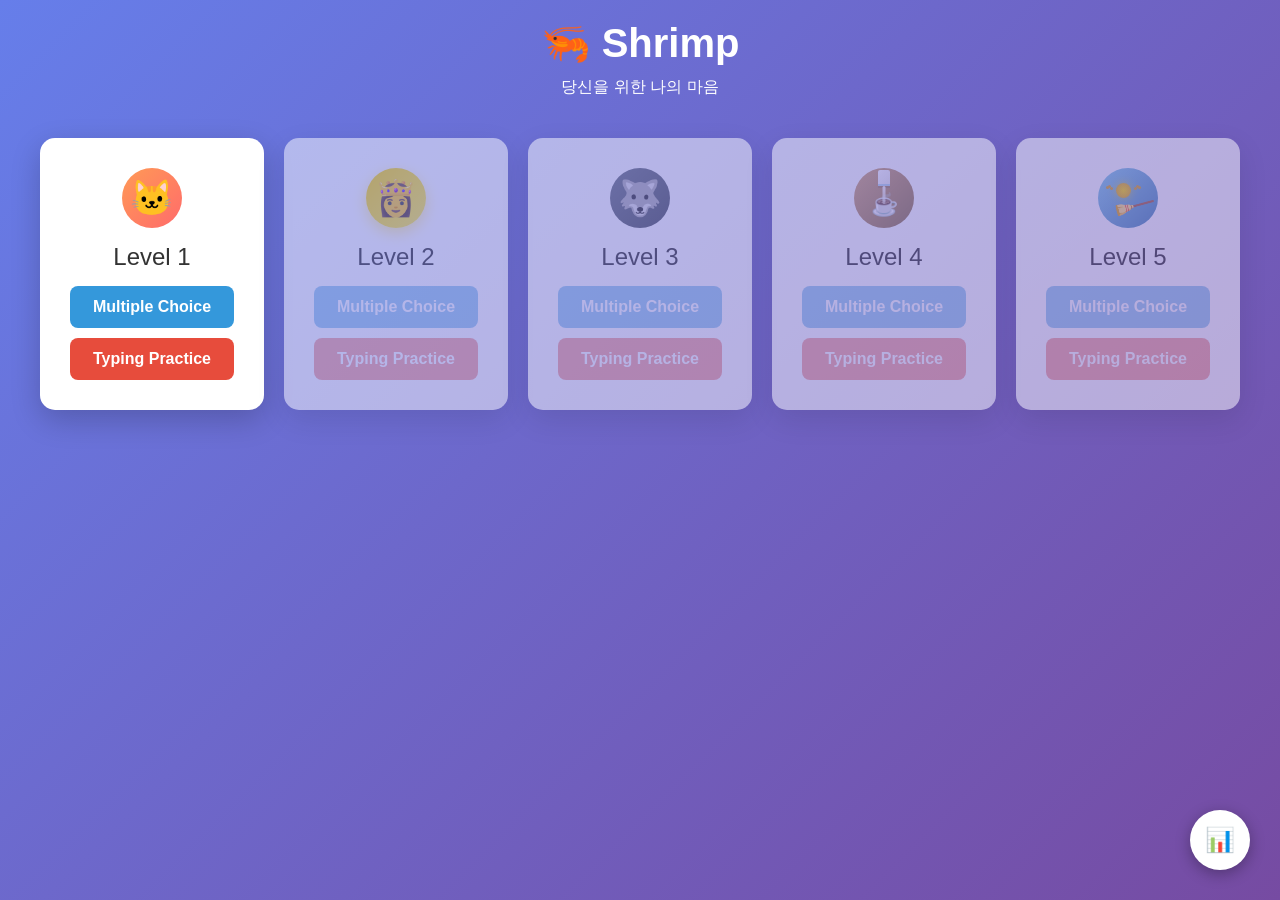
==== commit 5b58311b: "Update index.html" ====
--- a/main/index.html
+++ b/main/index.html
@@ -1,3 +1,864 @@
+<!DOCTYPE html>
+<html lang="ko">
+<head>
+    <meta charset="UTF-8">
+    <meta name="viewport" content="width=device-width, initial-scale=1.0">
+    <title>Shrimp - Vocabulary Learning</title>
+    <style>
+        * {
+            margin: 0;
+            padding: 0;
+            box-sizing: border-box;
+        }
+
+        body {
+            font-family: 'Segoe UI', Tahoma, Geneva, Verdana, sans-serif;
+            background: linear-gradient(135deg, #667eea 0%, #764ba2 100%);
+            min-height: 100vh;
+            padding: 20px;
+        }
+
+        .container {
+            max-width: 1200px;
+            margin: 0 auto;
+        }
+
+        .header {
+            text-align: center;
+            color: white;
+            margin-bottom: 40px;
+        }
+
+        .header h1 {
+            font-size: 2.5em;
+            margin-bottom: 10px;
+        }
+
+        .level-selection {
+            display: grid;
+            grid-template-columns: repeat(auto-fit, minmax(200px, 1fr));
+            gap: 20px;
+            margin-bottom: 40px;
+        }
+
+        .level-card {
+            background: white;
+            border-radius: 15px;
+            padding: 30px;
+            text-align: center;
+            box-shadow: 0 10px 30px rgba(0, 0, 0, 0.2);
+            transition: all 0.3s ease;
+        }
+
+        .level-card:hover:not(.disabled) {
+            transform: translateY(-5px);
+            box-shadow: 0 15px 40px rgba(0, 0, 0, 0.3);
+        }
+
+        .level-card.disabled {
+            opacity: 0.5;
+            cursor: not-allowed;
+        }
+
+        .level-icon {
+            width: 60px;
+            height: 60px;
+            margin: 0 auto 15px;
+            position: relative;
+        }
+
+        .level-icon.cat {
+            background: linear-gradient(135deg, #ff9a56 0%, #ff6b6b 100%);
+            border-radius: 50%;
+            position: relative;
+            display: flex;
+            align-items: center;
+            justify-content: center;
+        }
+
+        .level-icon.cat::before {
+            content: '🐱';
+            font-size: 35px;
+            position: absolute;
+        }
+
+        .level-icon.princess {
+            background: linear-gradient(135deg, #ffd700 0%, #ffed4e 100%);
+            border-radius: 50%;
+            position: relative;
+            display: flex;
+            align-items: center;
+            justify-content: center;
+            box-shadow: 0 5px 15px rgba(255, 215, 0, 0.4);
+        }
+
+        .level-icon.princess::before {
+            content: '👸';
+            font-size: 35px;
+            position: absolute;
+        }
+
+        .level-icon.wolf {
+            background: linear-gradient(135deg, #6c757d 0%, #495057 100%);
+            border-radius: 50%;
+            position: relative;
+            display: flex;
+            align-items: center;
+            justify-content: center;
+        }
+
+        .level-icon.wolf::before {
+            content: '🐺';
+            font-size: 35px;
+            position: absolute;
+        }
+
+        .level-icon.coffee {
+            background: linear-gradient(135deg, #d4a574 0%, #8b6f47 100%);
+            border-radius: 50%;
+            position: relative;
+            display: flex;
+            align-items: center;
+            justify-content: center;
+        }
+
+        .level-icon.coffee::before {
+            content: '';
+            position: absolute;
+            width: 12px;
+            height: 16px;
+            background: linear-gradient(135deg, #ffffff 0%, #e8e8e8 100%);
+            top: 2px;
+            left: 50%;
+            transform: translateX(-50%);
+            border-radius: 2px 2px 0 0;
+            box-shadow: 
+                0 2px 0 rgba(0,0,0,0.1),
+                inset 0 -2px 0 rgba(52, 152, 219, 0.3);
+        }
+
+        .level-icon.coffee::after {
+            content: '';
+            position: absolute;
+            width: 3px;
+            height: 18px;
+            background: linear-gradient(180deg, rgba(255,255,255,0.9) 0%, rgba(255,255,255,0.5) 100%);
+            top: 18px;
+            left: 50%;
+            transform: translateX(-50%);
+            border-radius: 2px;
+        }
+
+        .level-icon.coffee .cup {
+            position: absolute;
+            font-size: 22px;
+            bottom: 10px;
+            left: 50%;
+            transform: translateX(-50%);
+        }
+
+        .level-icon.snitch {
+            background: linear-gradient(135deg, #87ceeb 0%, #4682b4 100%);
+            border-radius: 50%;
+            position: relative;
+            display: flex;
+            align-items: center;
+            justify-content: center;
+            overflow: visible;
+        }
+
+        .level-icon.snitch::before {
+            content: '';
+            position: absolute;
+            width: 15px;
+            height: 15px;
+            background: radial-gradient(circle, #ffd700 0%, #daa520 100%);
+            border-radius: 50%;
+            top: 15px;
+            left: 18px;
+            box-shadow: 
+                -12px -2px 0 -6px #daa520,
+                -14px -4px 0 -6px #daa520,
+                -16px -3px 0 -6px #daa520,
+                12px -2px 0 -6px #daa520,
+                14px -4px 0 -6px #daa520,
+                16px -3px 0 -6px #daa520,
+                0 0 10px rgba(255, 215, 0, 0.6);
+        }
+
+        .level-icon.snitch::after {
+            content: '🧹';
+            font-size: 28px;
+            position: absolute;
+            bottom: 5px;
+            right: 8px;
+            transform: rotate(30deg);
+        }
+
+        .level-title {
+            font-size: 1.5em;
+            color: #333;
+            margin-bottom: 15px;
+        }
+
+        .mode-buttons {
+            display: flex;
+            gap: 10px;
+            flex-direction: column;
+        }
+
+        .mode-btn {
+            padding: 12px 15px;
+            border: none;
+            border-radius: 8px;
+            font-size: 1em;
+            cursor: pointer;
+            transition: all 0.3s ease;
+            font-weight: 600;
+        }
+
+        .mode-btn.mc {
+            background: #3498db;
+            color: white;
+        }
+
+        .mode-btn.mc:hover:not(:disabled) {
+            background: #2980b9;
+        }
+
+        .mode-btn.tp {
+            background: #e74c3c;
+            color: white;
+        }
+
+        .mode-btn.tp:hover:not(:disabled) {
+            background: #c0392b;
+        }
+
+        .mode-btn:disabled {
+            opacity: 0.5;
+            cursor: not-allowed;
+        }
+
+        .status-badge {
+            display: inline-block;
+            background: #2ecc71;
+            color: white;
+            padding: 5px 10px;
+            border-radius: 20px;
+            font-size: 0.8em;
+            margin-top: 10px;
+        }
+
+        .score-display {
+            font-size: 0.85em;
+            color: #666;
+            margin-top: 8px;
+        }
+
+        .score-display .mc-score,
+        .score-display .tp-score {
+            display: inline-block;
+            margin: 0 5px;
+            padding: 3px 8px;
+            background: #ecf0f1;
+            border-radius: 10px;
+        }
+
+        .learning-mode {
+            display: none;
+        }
+
+        .learning-mode.active {
+            display: block;
+        }
+
+        .learning-container {
+            background: white;
+            border-radius: 15px;
+            padding: 40px;
+            box-shadow: 0 10px 40px rgba(0, 0, 0, 0.2);
+        }
+
+        .learning-header {
+            display: flex;
+            justify-content: space-between;
+            align-items: center;
+            margin-bottom: 30px;
+            border-bottom: 2px solid #ecf0f1;
+            padding-bottom: 20px;
+        }
+
+        .learning-title {
+            font-size: 1.8em;
+            color: #333;
+        }
+
+        .progress-info {
+            text-align: right;
+            color: #666;
+        }
+
+        .progress-bar {
+            width: 100%;
+            height: 8px;
+            background: #ecf0f1;
+            border-radius: 10px;
+            margin-top: 10px;
+            overflow: hidden;
+        }
+
+        .progress-fill {
+            height: 100%;
+            background: #2ecc71;
+            transition: width 0.3s ease;
+        }
+
+        .question-container {
+            text-align: center;
+            margin: 40px 0;
+        }
+
+        .question-text {
+            font-size: 2.5em;
+            color: #333;
+            margin-bottom: 30px;
+            font-weight: 600;
+        }
+
+        .pos-label {
+            font-size: 0.9em;
+            color: #7f8c8d;
+            margin-bottom: 5px;
+        }
+
+        .example-sentence {
+            font-size: 1.1em;
+            color: #555;
+            font-style: italic;
+            margin-top: 15px;
+            padding: 15px;
+            background: #f8f9fa;
+            border-left: 4px solid #3498db;
+        }
+
+        .choices {
+            display: grid;
+            grid-template-columns: repeat(2, 1fr);
+            gap: 15px;
+            margin-top: 30px;
+        }
+
+        .choice-btn {
+            padding: 20px;
+            font-size: 1.1em;
+            border: 2px solid #bdc3c7;
+            background: white;
+            border-radius: 8px;
+            cursor: pointer;
+            transition: all 0.3s ease;
+        }
+
+        .choice-btn:hover {
+            border-color: #3498db;
+            background: #ecf0f1;
+        }
+
+        .choice-btn.selected.correct {
+            background: #2ecc71;
+            border-color: #27ae60;
+            color: white;
+        }
+
+        .choice-btn.selected.incorrect {
+            background: #e74c3c;
+            border-color: #c0392b;
+            color: white;
+        }
+
+        .choice-btn:disabled {
+            cursor: not-allowed;
+        }
+
+        .typing-container {
+            margin-top: 30px;
+        }
+
+        .input-boxes {
+            display: flex;
+            gap: 5px;
+            justify-content: center;
+            flex-wrap: wrap;
+            margin: 30px 0;
+        }
+
+        .input-box {
+            width: 40px;
+            height: 50px;
+            border: 2px solid #bdc3c7;
+            border-radius: 5px;
+            text-align: center;
+            font-size: 1.2em;
+            font-weight: 600;
+            transition: all 0.2s ease;
+        }
+
+        .input-box:focus {
+            outline: none;
+            border-color: #3498db;
+            box-shadow: 0 0 10px rgba(52, 152, 219, 0.3);
+        }
+
+        .input-box.correct {
+            background: #2ecc71;
+            color: white;
+            border-color: #27ae60;
+        }
+
+        .input-box.incorrect {
+            background: #e74c3c;
+            color: white;
+            border-color: #c0392b;
+        }
+
+        .input-box:disabled {
+            cursor: not-allowed;
+        }
+
+        .feedback {
+            margin-top: 20px;
+            padding: 15px;
+            border-radius: 8px;
+            font-size: 1.1em;
+            font-weight: 600;
+            display: none;
+        }
+
+        .feedback.show {
+            display: block;
+        }
+
+        .feedback.correct {
+            background: #d4edda;
+            color: #155724;
+            border: 1px solid #c3e6cb;
+        }
+
+        .feedback.incorrect {
+            background: #f8d7da;
+            color: #721c24;
+            border: 1px solid #f5c6cb;
+        }
+
+        .result-modal {
+            display: none;
+            position: fixed;
+            top: 0;
+            left: 0;
+            width: 100%;
+            height: 100%;
+            background: rgba(0, 0, 0, 0.7);
+            justify-content: center;
+            align-items: center;
+            z-index: 1000;
+        }
+
+        .result-modal.show {
+            display: flex;
+        }
+
+        .result-content {
+            background: white;
+            padding: 40px;
+            border-radius: 15px;
+            text-align: center;
+            max-width: 500px;
+        }
+
+        .result-title {
+            font-size: 2em;
+            margin-bottom: 20px;
+            color: #333;
+        }
+
+        .result-score {
+            font-size: 3em;
+            font-weight: 700;
+            margin: 20px 0;
+            color: #3498db;
+        }
+
+        .result-message {
+            font-size: 1.2em;
+            margin: 20px 0;
+            color: #555;
+        }
+
+        .result-buttons {
+            display: flex;
+            gap: 15px;
+            margin-top: 30px;
+            justify-content: center;
+        }
+
+        .result-btn {
+            padding: 12px 25px;
+            border: none;
+            border-radius: 8px;
+            font-size: 1em;
+            font-weight: 600;
+            cursor: pointer;
+            transition: all 0.3s ease;
+        }
+
+        .result-btn.retry {
+            background: #3498db;
+            color: white;
+        }
+
+        .result-btn.retry:hover {
+            background: #2980b9;
+        }
+
+        .result-btn.home {
+            background: #95a5a6;
+            color: white;
+        }
+
+        .result-btn.home:hover {
+            background: #7f8c8d;
+        }
+
+        .action-buttons {
+            display: flex;
+            gap: 15px;
+            margin-top: 30px;
+            justify-content: center;
+        }
+
+        .action-btn {
+            padding: 12px 25px;
+            border: none;
+            border-radius: 8px;
+            font-size: 1em;
+            font-weight: 600;
+            cursor: pointer;
+            transition: all 0.3s ease;
+        }
+
+        .action-btn.next {
+            background: #3498db;
+            color: white;
+        }
+
+        .action-btn.next:hover {
+            background: #2980b9;
+        }
+
+        .action-btn.back {
+            background: #95a5a6;
+            color: white;
+        }
+
+        .action-btn.back:hover {
+            background: #7f8c8d;
+        }
+
+        .action-btn:disabled {
+            opacity: 0.5;
+            cursor: not-allowed;
+        }
+
+        .stats-button {
+            position: fixed;
+            bottom: 30px;
+            right: 30px;
+            background: white;
+            border: none;
+            border-radius: 50%;
+            width: 60px;
+            height: 60px;
+            font-size: 24px;
+            cursor: pointer;
+            box-shadow: 0 4px 15px rgba(0, 0, 0, 0.3);
+            transition: all 0.3s ease;
+            z-index: 999;
+        }
+
+        .stats-button:hover {
+            transform: scale(1.1);
+            box-shadow: 0 6px 20px rgba(0, 0, 0, 0.4);
+        }
+
+        .stats-modal {
+            display: none;
+            position: fixed;
+            top: 0;
+            left: 0;
+            width: 100%;
+            height: 100%;
+            background: rgba(0, 0, 0, 0.7);
+            justify-content: center;
+            align-items: center;
+            z-index: 1001;
+        }
+
+        .stats-modal.show {
+            display: flex;
+        }
+
+        .stats-content {
+            background: white;
+            padding: 40px;
+            border-radius: 15px;
+            max-width: 600px;
+            max-height: 80vh;
+            overflow-y: auto;
+        }
+
+        .stats-header {
+            font-size: 2em;
+            color: #333;
+            margin-bottom: 30px;
+            text-align: center;
+            border-bottom: 2px solid #ecf0f1;
+            padding-bottom: 15px;
+        }
+
+        .stats-section {
+            margin-bottom: 30px;
+        }
+
+        .stats-section h3 {
+            color: #3498db;
+            margin-bottom: 15px;
+            font-size: 1.3em;
+        }
+
+        .stat-item {
+            display: flex;
+            justify-content: space-between;
+            padding: 10px;
+            background: #f8f9fa;
+            margin-bottom: 8px;
+            border-radius: 5px;
+        }
+
+        .stat-label {
+            font-weight: 600;
+            color: #555;
+        }
+
+        .stat-value {
+            color: #3498db;
+            font-weight: 700;
+        }
+
+        .mistake-list {
+            max-height: 300px;
+            overflow-y: auto;
+        }
+
+        .mistake-item {
+            padding: 12px;
+            background: #fff3cd;
+            border-left: 4px solid #ffc107;
+            margin-bottom: 8px;
+            border-radius: 5px;
+        }
+
+        .mistake-word {
+            font-weight: 700;
+            color: #333;
+            font-size: 1.1em;
+        }
+
+        .mistake-count {
+            color: #e74c3c;
+            font-size: 0.9em;
+            margin-top: 5px;
+        }
+
+        .close-stats-btn {
+            width: 100%;
+            padding: 12px;
+            background: #3498db;
+            color: white;
+            border: none;
+            border-radius: 8px;
+            font-size: 1.1em;
+            font-weight: 600;
+            cursor: pointer;
+            margin-top: 20px;
+        }
+
+        .close-stats-btn:hover {
+            background: #2980b9;
+        }
+    </style>
+</head>
+<body>
+    <div class="container">
+        <div class="header">
+            <h1>🦐 Shrimp</h1>
+            <p>당신을 위한 나의 마음</p>
+        </div>
+
+        <div id="levelSelection">
+            <div class="level-selection" id="levelGrid"></div>
+        </div>
+
+        <div id="learningMode" class="learning-mode">
+            <div class="learning-container">
+                <div class="learning-header">
+                    <div>
+                        <div class="learning-title" id="modeTitle"></div>
+                        <div class="progress-info">
+                            <span id="questionCounter">1 / 30</span>
+                            <div class="progress-bar">
+                                <div class="progress-fill" id="progressFill" style="width: 0%"></div>
+                            </div>
+                        </div>
+                    </div>
+                    <button class="action-btn back" onclick="backToLevelSelection()">← 돌아가기</button>
+                </div>
+
+                <div id="mcMode">
+                    <div class="question-container">
+                        <div class="pos-label" id="mcPosLabel"></div>
+                        <div class="question-text" id="koreanWord"></div>
+                        <div class="example-sentence" id="mcExampleSentence"></div>
+                        <div class="choices" id="choices"></div>
+                        <div class="feedback" id="mcFeedback"></div>
+                        <div class="action-buttons">
+                            <button class="action-btn next" id="mcNextBtn" onclick="nextMCQuestion()" disabled>다음</button>
+                        </div>
+                    </div>
+                </div>
+
+                <div id="tpMode">
+                    <div class="question-container">
+                        <div class="pos-label" id="posLabel"></div>
+                        <div class="question-text" id="englishWord"></div>
+                        <div class="example-sentence" id="exampleSentence"></div>
+                        <div class="typing-container">
+                            <div class="input-boxes" id="inputBoxes"></div>
+                            <div class="feedback" id="tpFeedback"></div>
+                            <div class="action-buttons">
+                                <button class="action-btn next" id="tpSubmitBtn" onclick="submitTypingPractice()">제출</button>
+                                <button class="action-btn next" id="tpNextBtn" onclick="nextTPQuestion()" style="display:none;">다음</button>
+                            </div>
+                        </div>
+                    </div>
+                </div>
+            </div>
+        </div>
+
+        <div class="result-modal" id="resultModal">
+            <div class="result-content">
+                <div class="result-title" id="resultTitle"></div>
+                <div class="result-score" id="resultScore"></div>
+                <div class="result-message" id="resultMessage"></div>
+                <div class="result-buttons">
+                    <button class="result-btn retry" id="retryBtn" onclick="retryMode()">재시도</button>
+                    <button class="result-btn home" onclick="backToLevelSelection()">돌아가기</button>
+                </div>
+            </div>
+        </div>
+
+        <div class="stats-modal" id="statsModal">
+            <div class="stats-content">
+                <div class="stats-header">📊 학습 통계</div>
+                
+                <div class="stats-section">
+                    <h3>전체 학습 현황</h3>
+                    <div class="stat-item">
+                        <span class="stat-label">총 학습한 단어 수</span>
+                        <span class="stat-value" id="totalWords">0개</span>
+                    </div>
+                    <div class="stat-item">
+                        <span class="stat-label">총 정답 수</span>
+                        <span class="stat-value" id="totalCorrect">0개</span>
+                    </div>
+                    <div class="stat-item">
+                        <span class="stat-label">전체 정답률</span>
+                        <span class="stat-value" id="totalAccuracy">0%</span>
+                    </div>
+                    <div class="stat-item">
+                        <span class="stat-label">완료한 레벨</span>
+                        <span class="stat-value" id="completedLevels">0개</span>
+                    </div>
+                </div>
+
+                <div class="stats-section">
+                    <h3>자주 틀리는 단어 TOP 10</h3>
+                    <div class="mistake-list" id="mistakeList">
+                        <p style="text-align: center; color: #999;">아직 데이터가 없습니다.</p>
+                    </div>
+                </div>
+
+                <button class="close-stats-btn" onclick="closeStatsModal()">닫기</button>
+            </div>
+        </div>
+
+        <button class="stats-button" onclick="showStatsModal()">📊</button>
+    </div>
+
+    <script>
+        let currentLevel = null;
+        let currentMode = null;
+        let levelData = {};
+        let currentQuestions = [];
+        let currentQuestionIndex = 0;
+        let score = 0;
+        let answered = false;
+
+        const STORAGE_KEY = 'vocabProgress';
+        const STATS_KEY = 'vocabStats';
+
+        function initializeApp() {
+            loadProgressFromStorage();
+            loadStatsFromStorage();
+            loadLevelData();
+            renderLevelSelection();
+        }
+
+        function loadStatsFromStorage() {
+            const saved = localStorage.getItem(STATS_KEY);
+            if (!saved) {
+                window.stats = {
+                    totalAttempts: 0,
+                    totalCorrect: 0,
+                    mistakes: {}
+                };
+                saveStatsToStorage();
+                return;
+            }
+            window.stats = JSON.parse(saved);
+        }
+
+        function saveStatsToStorage() {
+            localStorage.setItem(STATS_KEY, JSON.stringify(window.stats));
+        }
+
+        function recordAnswer(questionId, english, korean, isCorrect) {
+            window.stats.totalAttempts++;
+            if (isCorrect) {
+                window.stats.totalCorrect++;
+            } else {
+                const key = english + '|' + korean;
+                if (!window.stats.mistakes[key]) {
+                    window.stats.mistakes[key] = {
+                        english: english,
+                        korean: korean,
+                        count: 0
+                    };
+                }
+                window.stats.mistakes[key].count++;
+            }
+            saveStatsToStorage();
+        }
+
 function loadLevelData() {
             levelData = {
                 1: [
@@ -197,906 +1058,6 @@
                 ]
             };
         }
-<!DOCTYPE html>
-<html lang="ko">
-<head>
-    <meta charset="UTF-8">
-    <meta name="viewport" content="width=device-width, initial-scale=1.0">
-    <title>Shrimp - Vocabulary Learning</title>
-    <style>
-        * {
-            margin: 0;
-            padding: 0;
-            box-sizing: border-box;
-        }
-
-        body {
-            font-family: 'Segoe UI', Tahoma, Geneva, Verdana, sans-serif;
-            background: linear-gradient(135deg, #667eea 0%, #764ba2 100%);
-            min-height: 100vh;
-            padding: 20px;
-        }
-
-        .container {
-            max-width: 1200px;
-            margin: 0 auto;
-        }
-
-        .header {
-            text-align: center;
-            color: white;
-            margin-bottom: 40px;
-        }
-
-        .header h1 {
-            font-size: 2.5em;
-            margin-bottom: 10px;
-        }
-
-        .level-selection {
-            display: grid;
-            grid-template-columns: repeat(auto-fit, minmax(200px, 1fr));
-            gap: 20px;
-            margin-bottom: 40px;
-        }
-
-        .level-card {
-            background: white;
-            border-radius: 15px;
-            padding: 30px;
-            text-align: center;
-            box-shadow: 0 10px 30px rgba(0, 0, 0, 0.2);
-            transition: all 0.3s ease;
-        }
-
-        .level-card:hover:not(.disabled) {
-            transform: translateY(-5px);
-            box-shadow: 0 15px 40px rgba(0, 0, 0, 0.3);
-        }
-
-        .level-card.disabled {
-            opacity: 0.5;
-            cursor: not-allowed;
-        }
-
-        .level-icon {
-            width: 60px;
-            height: 60px;
-            margin: 0 auto 15px;
-            position: relative;
-        }
-
-        .level-icon.cat {
-            background: linear-gradient(135deg, #ff9a56 0%, #ff6b6b 100%);
-            border-radius: 50%;
-            position: relative;
-            display: flex;
-            align-items: center;
-            justify-content: center;
-        }
-
-        .level-icon.cat::before {
-            content: '🐱';
-            font-size: 35px;
-            position: absolute;
-        }
-
-        .level-icon.princess {
-            background: linear-gradient(135deg, #ffd700 0%, #ffed4e 100%);
-            border-radius: 50%;
-            position: relative;
-            display: flex;
-            align-items: center;
-            justify-content: center;
-            box-shadow: 0 5px 15px rgba(255, 215, 0, 0.4);
-        }
-
-        .level-icon.princess::before {
-            content: '👸';
-            font-size: 35px;
-            position: absolute;
-        }
-
-        .level-icon.wolf {
-            background: linear-gradient(135deg, #6c757d 0%, #495057 100%);
-            border-radius: 50%;
-            position: relative;
-            display: flex;
-            align-items: center;
-            justify-content: center;
-        }
-
-        .level-icon.wolf::before {
-            content: '🐺';
-            font-size: 35px;
-            position: absolute;
-        }
-
-        .level-icon.coffee {
-            background: linear-gradient(135deg, #d4a574 0%, #8b6f47 100%);
-            border-radius: 50%;
-            position: relative;
-            display: flex;
-            align-items: center;
-            justify-content: center;
-        }
-
-        .level-icon.coffee::before {
-            content: '';
-            position: absolute;
-            width: 12px;
-            height: 16px;
-            background: linear-gradient(135deg, #ffffff 0%, #e8e8e8 100%);
-            top: 2px;
-            left: 50%;
-            transform: translateX(-50%);
-            border-radius: 2px 2px 0 0;
-            box-shadow: 
-                0 2px 0 rgba(0,0,0,0.1),
-                inset 0 -2px 0 rgba(52, 152, 219, 0.3);
-        }
-
-        .level-icon.coffee::after {
-            content: '';
-            position: absolute;
-            width: 3px;
-            height: 18px;
-            background: linear-gradient(180deg, rgba(255,255,255,0.9) 0%, rgba(255,255,255,0.5) 100%);
-            top: 18px;
-            left: 50%;
-            transform: translateX(-50%);
-            border-radius: 2px;
-        }
-
-        .level-icon.coffee .cup {
-            position: absolute;
-            font-size: 22px;
-            bottom: 10px;
-            left: 50%;
-            transform: translateX(-50%);
-        }
-
-        .level-icon.snitch {
-            background: linear-gradient(135deg, #87ceeb 0%, #4682b4 100%);
-            border-radius: 50%;
-            position: relative;
-            display: flex;
-            align-items: center;
-            justify-content: center;
-            overflow: visible;
-        }
-
-        .level-icon.snitch::before {
-            content: '';
-            position: absolute;
-            width: 15px;
-            height: 15px;
-            background: radial-gradient(circle, #ffd700 0%, #daa520 100%);
-            border-radius: 50%;
-            top: 15px;
-            left: 18px;
-            box-shadow: 
-                -12px -2px 0 -6px #daa520,
-                -14px -4px 0 -6px #daa520,
-                -16px -3px 0 -6px #daa520,
-                12px -2px 0 -6px #daa520,
-                14px -4px 0 -6px #daa520,
-                16px -3px 0 -6px #daa520,
-                0 0 10px rgba(255, 215, 0, 0.6);
-        }
-
-        .level-icon.snitch::after {
-            content: '🧹';
-            font-size: 28px;
-            position: absolute;
-            bottom: 5px;
-            right: 8px;
-            transform: rotate(30deg);
-        }
-
-        .level-title {
-            font-size: 1.5em;
-            color: #333;
-            margin-bottom: 15px;
-        }
-
-        .mode-buttons {
-            display: flex;
-            gap: 10px;
-            flex-direction: column;
-        }
-
-        .mode-btn {
-            padding: 12px 15px;
-            border: none;
-            border-radius: 8px;
-            font-size: 1em;
-            cursor: pointer;
-            transition: all 0.3s ease;
-            font-weight: 600;
-        }
-
-        .mode-btn.mc {
-            background: #3498db;
-            color: white;
-        }
-
-        .mode-btn.mc:hover:not(:disabled) {
-            background: #2980b9;
-        }
-
-        .mode-btn.tp {
-            background: #e74c3c;
-            color: white;
-        }
-
-        .mode-btn.tp:hover:not(:disabled) {
-            background: #c0392b;
-        }
-
-        .mode-btn:disabled {
-            opacity: 0.5;
-            cursor: not-allowed;
-        }
-
-        .status-badge {
-            display: inline-block;
-            background: #2ecc71;
-            color: white;
-            padding: 5px 10px;
-            border-radius: 20px;
-            font-size: 0.8em;
-            margin-top: 10px;
-        }
-
-        .score-display {
-            font-size: 0.85em;
-            color: #666;
-            margin-top: 8px;
-        }
-
-        .score-display .mc-score,
-        .score-display .tp-score {
-            display: inline-block;
-            margin: 0 5px;
-            padding: 3px 8px;
-            background: #ecf0f1;
-            border-radius: 10px;
-        }
-
-        .learning-mode {
-            display: none;
-        }
-
-        .learning-mode.active {
-            display: block;
-        }
-
-        .learning-container {
-            background: white;
-            border-radius: 15px;
-            padding: 40px;
-            box-shadow: 0 10px 40px rgba(0, 0, 0, 0.2);
-        }
-
-        .learning-header {
-            display: flex;
-            justify-content: space-between;
-            align-items: center;
-            margin-bottom: 30px;
-            border-bottom: 2px solid #ecf0f1;
-            padding-bottom: 20px;
-        }
-
-        .learning-title {
-            font-size: 1.8em;
-            color: #333;
-        }
-
-        .progress-info {
-            text-align: right;
-            color: #666;
-        }
-
-        .progress-bar {
-            width: 100%;
-            height: 8px;
-            background: #ecf0f1;
-            border-radius: 10px;
-            margin-top: 10px;
-            overflow: hidden;
-        }
-
-        .progress-fill {
-            height: 100%;
-            background: #2ecc71;
-            transition: width 0.3s ease;
-        }
-
-        .question-container {
-            text-align: center;
-            margin: 40px 0;
-        }
-
-        .question-text {
-            font-size: 2.5em;
-            color: #333;
-            margin-bottom: 30px;
-            font-weight: 600;
-        }
-
-        .pos-label {
-            font-size: 0.9em;
-            color: #7f8c8d;
-            margin-bottom: 5px;
-        }
-
-        .example-sentence {
-            font-size: 1.1em;
-            color: #555;
-            font-style: italic;
-            margin-top: 15px;
-            padding: 15px;
-            background: #f8f9fa;
-            border-left: 4px solid #3498db;
-        }
-
-        .choices {
-            display: grid;
-            grid-template-columns: repeat(2, 1fr);
-            gap: 15px;
-            margin-top: 30px;
-        }
-
-        .choice-btn {
-            padding: 20px;
-            font-size: 1.1em;
-            border: 2px solid #bdc3c7;
-            background: white;
-            border-radius: 8px;
-            cursor: pointer;
-            transition: all 0.3s ease;
-        }
-
-        .choice-btn:hover {
-            border-color: #3498db;
-            background: #ecf0f1;
-        }
-
-        .choice-btn.selected.correct {
-            background: #2ecc71;
-            border-color: #27ae60;
-            color: white;
-        }
-
-        .choice-btn.selected.incorrect {
-            background: #e74c3c;
-            border-color: #c0392b;
-            color: white;
-        }
-
-        .choice-btn:disabled {
-            cursor: not-allowed;
-        }
-
-        .typing-container {
-            margin-top: 30px;
-        }
-
-        .input-boxes {
-            display: flex;
-            gap: 5px;
-            justify-content: center;
-            flex-wrap: wrap;
-            margin: 30px 0;
-        }
-
-        .input-box {
-            width: 40px;
-            height: 50px;
-            border: 2px solid #bdc3c7;
-            border-radius: 5px;
-            text-align: center;
-            font-size: 1.2em;
-            font-weight: 600;
-            transition: all 0.2s ease;
-        }
-
-        .input-box:focus {
-            outline: none;
-            border-color: #3498db;
-            box-shadow: 0 0 10px rgba(52, 152, 219, 0.3);
-        }
-
-        .input-box.correct {
-            background: #2ecc71;
-            color: white;
-            border-color: #27ae60;
-        }
-
-        .input-box.incorrect {
-            background: #e74c3c;
-            color: white;
-            border-color: #c0392b;
-        }
-
-        .input-box:disabled {
-            cursor: not-allowed;
-        }
-
-        .feedback {
-            margin-top: 20px;
-            padding: 15px;
-            border-radius: 8px;
-            font-size: 1.1em;
-            font-weight: 600;
-            display: none;
-        }
-
-        .feedback.show {
-            display: block;
-        }
-
-        .feedback.correct {
-            background: #d4edda;
-            color: #155724;
-            border: 1px solid #c3e6cb;
-        }
-
-        .feedback.incorrect {
-            background: #f8d7da;
-            color: #721c24;
-            border: 1px solid #f5c6cb;
-        }
-
-        .result-modal {
-            display: none;
-            position: fixed;
-            top: 0;
-            left: 0;
-            width: 100%;
-            height: 100%;
-            background: rgba(0, 0, 0, 0.7);
-            justify-content: center;
-            align-items: center;
-            z-index: 1000;
-        }
-
-        .result-modal.show {
-            display: flex;
-        }
-
-        .result-content {
-            background: white;
-            padding: 40px;
-            border-radius: 15px;
-            text-align: center;
-            max-width: 500px;
-        }
-
-        .result-title {
-            font-size: 2em;
-            margin-bottom: 20px;
-            color: #333;
-        }
-
-        .result-score {
-            font-size: 3em;
-            font-weight: 700;
-            margin: 20px 0;
-            color: #3498db;
-        }
-
-        .result-message {
-            font-size: 1.2em;
-            margin: 20px 0;
-            color: #555;
-        }
-
-        .result-buttons {
-            display: flex;
-            gap: 15px;
-            margin-top: 30px;
-            justify-content: center;
-        }
-
-        .result-btn {
-            padding: 12px 25px;
-            border: none;
-            border-radius: 8px;
-            font-size: 1em;
-            font-weight: 600;
-            cursor: pointer;
-            transition: all 0.3s ease;
-        }
-
-        .result-btn.retry {
-            background: #3498db;
-            color: white;
-        }
-
-        .result-btn.retry:hover {
-            background: #2980b9;
-        }
-
-        .result-btn.home {
-            background: #95a5a6;
-            color: white;
-        }
-
-        .result-btn.home:hover {
-            background: #7f8c8d;
-        }
-
-        .action-buttons {
-            display: flex;
-            gap: 15px;
-            margin-top: 30px;
-            justify-content: center;
-        }
-
-        .action-btn {
-            padding: 12px 25px;
-            border: none;
-            border-radius: 8px;
-            font-size: 1em;
-            font-weight: 600;
-            cursor: pointer;
-            transition: all 0.3s ease;
-        }
-
-        .action-btn.next {
-            background: #3498db;
-            color: white;
-        }
-
-        .action-btn.next:hover {
-            background: #2980b9;
-        }
-
-        .action-btn.back {
-            background: #95a5a6;
-            color: white;
-        }
-
-        .action-btn.back:hover {
-            background: #7f8c8d;
-        }
-
-        .action-btn:disabled {
-            opacity: 0.5;
-            cursor: not-allowed;
-        }
-
-        .stats-button {
-            position: fixed;
-            bottom: 30px;
-            right: 30px;
-            background: white;
-            border: none;
-            border-radius: 50%;
-            width: 60px;
-            height: 60px;
-            font-size: 24px;
-            cursor: pointer;
-            box-shadow: 0 4px 15px rgba(0, 0, 0, 0.3);
-            transition: all 0.3s ease;
-            z-index: 999;
-        }
-
-        .stats-button:hover {
-            transform: scale(1.1);
-            box-shadow: 0 6px 20px rgba(0, 0, 0, 0.4);
-        }
-
-        .stats-modal {
-            display: none;
-            position: fixed;
-            top: 0;
-            left: 0;
-            width: 100%;
-            height: 100%;
-            background: rgba(0, 0, 0, 0.7);
-            justify-content: center;
-            align-items: center;
-            z-index: 1001;
-        }
-
-        .stats-modal.show {
-            display: flex;
-        }
-
-        .stats-content {
-            background: white;
-            padding: 40px;
-            border-radius: 15px;
-            max-width: 600px;
-            max-height: 80vh;
-            overflow-y: auto;
-        }
-
-        .stats-header {
-            font-size: 2em;
-            color: #333;
-            margin-bottom: 30px;
-            text-align: center;
-            border-bottom: 2px solid #ecf0f1;
-            padding-bottom: 15px;
-        }
-
-        .stats-section {
-            margin-bottom: 30px;
-        }
-
-        .stats-section h3 {
-            color: #3498db;
-            margin-bottom: 15px;
-            font-size: 1.3em;
-        }
-
-        .stat-item {
-            display: flex;
-            justify-content: space-between;
-            padding: 10px;
-            background: #f8f9fa;
-            margin-bottom: 8px;
-            border-radius: 5px;
-        }
-
-        .stat-label {
-            font-weight: 600;
-            color: #555;
-        }
-
-        .stat-value {
-            color: #3498db;
-            font-weight: 700;
-        }
-
-        .mistake-list {
-            max-height: 300px;
-            overflow-y: auto;
-        }
-
-        .mistake-item {
-            padding: 12px;
-            background: #fff3cd;
-            border-left: 4px solid #ffc107;
-            margin-bottom: 8px;
-            border-radius: 5px;
-        }
-
-        .mistake-word {
-            font-weight: 700;
-            color: #333;
-            font-size: 1.1em;
-        }
-
-        .mistake-count {
-            color: #e74c3c;
-            font-size: 0.9em;
-            margin-top: 5px;
-        }
-
-        .close-stats-btn {
-            width: 100%;
-            padding: 12px;
-            background: #3498db;
-            color: white;
-            border: none;
-            border-radius: 8px;
-            font-size: 1.1em;
-            font-weight: 600;
-            cursor: pointer;
-            margin-top: 20px;
-        }
-
-        .close-stats-btn:hover {
-            background: #2980b9;
-        }
-    </style>
-</head>
-<body>
-    <div class="container">
-        <div class="header">
-            <h1>🦐 Shrimp</h1>
-            <p>당신을 위한 나의 마음</p>
-        </div>
-
-        <div id="levelSelection">
-            <div class="level-selection" id="levelGrid"></div>
-        </div>
-
-        <div id="learningMode" class="learning-mode">
-            <div class="learning-container">
-                <div class="learning-header">
-                    <div>
-                        <div class="learning-title" id="modeTitle"></div>
-                        <div class="progress-info">
-                            <span id="questionCounter">1 / 30</span>
-                            <div class="progress-bar">
-                                <div class="progress-fill" id="progressFill" style="width: 0%"></div>
-                            </div>
-                        </div>
-                    </div>
-                    <button class="action-btn back" onclick="backToLevelSelection()">← 돌아가기</button>
-                </div>
-
-                <div id="mcMode">
-                    <div class="question-container">
-                        <div class="pos-label" id="mcPosLabel"></div>
-                        <div class="question-text" id="koreanWord"></div>
-                        <div class="example-sentence" id="mcExampleSentence"></div>
-                        <div class="choices" id="choices"></div>
-                        <div class="feedback" id="mcFeedback"></div>
-                        <div class="action-buttons">
-                            <button class="action-btn next" id="mcNextBtn" onclick="nextMCQuestion()" disabled>다음</button>
-                        </div>
-                    </div>
-                </div>
-
-                <div id="tpMode">
-                    <div class="question-container">
-                        <div class="pos-label" id="posLabel"></div>
-                        <div class="question-text" id="englishWord"></div>
-                        <div class="example-sentence" id="exampleSentence"></div>
-                        <div class="typing-container">
-                            <div class="input-boxes" id="inputBoxes"></div>
-                            <div class="feedback" id="tpFeedback"></div>
-                            <div class="action-buttons">
-                                <button class="action-btn next" id="tpSubmitBtn" onclick="submitTypingPractice()">제출</button>
-                                <button class="action-btn next" id="tpNextBtn" onclick="nextTPQuestion()" style="display:none;">다음</button>
-                            </div>
-                        </div>
-                    </div>
-                </div>
-            </div>
-        </div>
-
-        <div class="result-modal" id="resultModal">
-            <div class="result-content">
-                <div class="result-title" id="resultTitle"></div>
-                <div class="result-score" id="resultScore"></div>
-                <div class="result-message" id="resultMessage"></div>
-                <div class="result-buttons">
-                    <button class="result-btn retry" id="retryBtn" onclick="retryMode()">재시도</button>
-                    <button class="result-btn home" onclick="backToLevelSelection()">돌아가기</button>
-                </div>
-            </div>
-        </div>
-
-        <div class="stats-modal" id="statsModal">
-            <div class="stats-content">
-                <div class="stats-header">📊 학습 통계</div>
-                
-                <div class="stats-section">
-                    <h3>전체 학습 현황</h3>
-                    <div class="stat-item">
-                        <span class="stat-label">총 학습한 단어 수</span>
-                        <span class="stat-value" id="totalWords">0개</span>
-                    </div>
-                    <div class="stat-item">
-                        <span class="stat-label">총 정답 수</span>
-                        <span class="stat-value" id="totalCorrect">0개</span>
-                    </div>
-                    <div class="stat-item">
-                        <span class="stat-label">전체 정답률</span>
-                        <span class="stat-value" id="totalAccuracy">0%</span>
-                    </div>
-                    <div class="stat-item">
-                        <span class="stat-label">완료한 레벨</span>
-                        <span class="stat-value" id="completedLevels">0개</span>
-                    </div>
-                </div>
-
-                <div class="stats-section">
-                    <h3>자주 틀리는 단어 TOP 10</h3>
-                    <div class="mistake-list" id="mistakeList">
-                        <p style="text-align: center; color: #999;">아직 데이터가 없습니다.</p>
-                    </div>
-                </div>
-
-                <button class="close-stats-btn" onclick="closeStatsModal()">닫기</button>
-            </div>
-        </div>
-
-        <button class="stats-button" onclick="showStatsModal()">📊</button>
-    </div>
-
-    <script>
-        let currentLevel = null;
-        let currentMode = null;
-        let levelData = {};
-        let currentQuestions = [];
-        let currentQuestionIndex = 0;
-        let score = 0;
-        let answered = false;
-
-        const STORAGE_KEY = 'vocabProgress';
-        const STATS_KEY = 'vocabStats';
-
-        function initializeApp() {
-            loadProgressFromStorage();
-            loadStatsFromStorage();
-            loadLevelData();
-            renderLevelSelection();
-        }
-
-        function loadStatsFromStorage() {
-            const saved = localStorage.getItem(STATS_KEY);
-            if (!saved) {
-                window.stats = {
-                    totalAttempts: 0,
-                    totalCorrect: 0,
-                    mistakes: {}
-                };
-                saveStatsToStorage();
-                return;
-            }
-            window.stats = JSON.parse(saved);
-        }
-
-        function saveStatsToStorage() {
-            localStorage.setItem(STATS_KEY, JSON.stringify(window.stats));
-        }
-
-        function recordAnswer(questionId, english, korean, isCorrect) {
-            window.stats.totalAttempts++;
-            if (isCorrect) {
-                window.stats.totalCorrect++;
-            } else {
-                const key = english + '|' + korean;
-                if (!window.stats.mistakes[key]) {
-                    window.stats.mistakes[key] = {
-                        english: english,
-                        korean: korean,
-                        count: 0
-                    };
-                }
-                window.stats.mistakes[key].count++;
-            }
-            saveStatsToStorage();
-        }
-
-        function loadLevelData() {
-            levelData = {
-                1: [
-                    {id:1,english:"consequence",korean:"결과",pos:"noun",example:"This has serious consequences.",korExample:"이것은 심각한 결과를 초래합니다."},
-                    {id:2,english:"phenomenon",korean:"현상",pos:"noun",example:"A natural phenomenon.",korExample:"자연 현상입니다."},
-                    {id:3,english:"fundamental",korean:"근본적인",pos:"adjective",example:"A fundamental principle.",korExample:"근본적인 원칙입니다."},
-                    {id:4,english:"aspect",korean:"측면",pos:"noun",example:"Consider every aspect.",korExample:"모든 측면을 고려하세요."},
-                    {id:5,english:"approach",korean:"접근법",pos:"noun",example:"A different approach.",korExample:"다른 접근법입니다."}
-                ],
-                2: [
-                    {id:1,english:"infrastructure",korean:"기반시설",pos:"noun",example:"Build infrastructure.",korExample:"기반시설을 건설하세요."},
-                    {id:2,english:"sovereignty",korean:"주권",pos:"noun",example:"National sovereignty.",korExample:"국가 주권입니다."},
-                    {id:3,english:"authenticity",korean:"진정성",pos:"noun",example:"Question its authenticity.",korExample:"진정성을 의심하세요."},
-                    {id:4,english:"designation",korean:"지정",pos:"noun",example:"Official designation.",korExample:"공식 지정입니다."},
-                    {id:5,english:"equilibrium",korean:"균형",pos:"noun",example:"Maintain equilibrium.",korExample:"균형을 유지하세요."}
-                ],
-                3: [
-                    {id:1,english:"disposition",korean:"성향",pos:"noun",example:"A cheerful disposition.",korExample:"쾌활한 성향입니다."},
-                    {id:2,english:"inclination",korean:"경향",pos:"noun",example:"A natural inclination.",korExample:"자연스러운 경향입니다."},
-                    {id:3,english:"integrity",korean:"완전성",pos:"noun",example:"Structural integrity.",korExample:"구조적 완전성입니다."},
-                    {id:4,english:"constraint",korean:"제약",pos:"noun",example:"Budget constraints.",korExample:"예산 제약입니다."},
-                    {id:5,english:"implication",korean:"함의",pos:"noun",example:"The implication is clear.",korExample:"함의가 명확합니다."}
-                ],
-                4: [
-                    {id:1,english:"benevolent",korean:"자비로운",pos:"adjective",example:"A benevolent leader.",korExample:"자비로운 지도자입니다."},
-                    {id:2,english:"conscientious",korean:"성실한",pos:"adjective",example:"A conscientious worker.",korExample:"성실한 근로자입니다."},
-                    {id:3,english:"diligent",korean:"부지런한",pos:"adjective",example:"A diligent student.",korExample:"부지런한 학생입니다."},
-                    {id:4,english:"eloquent",korean:"웅변적인",pos:"adjective",example:"An eloquent speech.",korExample:"웅변적인 연설입니다."},
-                    {id:5,english:"fervent",korean:"열렬한",pos:"adjective",example:"Fervent support.",korExample:"열렬한 지지입니다."}
-                ],
-                5: [
-                    {id:1,english:"ameliorate",korean:"개선하다",pos:"verb",example:"Ameliorate conditions.",korExample:"상황을 개선하세요."},
-                    {id:2,english:"obfuscate",korean:"모호하게 하다",pos:"verb",example:"Obfuscate the truth.",korExample:"진실을 모호하게 하다."},
-                    {id:3,english:"eradicate",korean:"근절하다",pos:"verb",example:"Eradicate poverty.",korExample:"빈곤을 근절하세요."},
-                    {id:4,english:"mitigate",korean:"완화하다",pos:"verb",example:"Mitigate the impact.",korExample:"영향을 완화하세요."},
-                    {id:5,english:"proliferate",korean:"급증하다",pos:"verb",example:"Weapons proliferate.",korExample:"무기가 급증합니다."}
-                ]
-            };
-        }
 
         function loadProgressFromStorage() {
             const saved = localStorage.getItem(STORAGE_KEY);
@@ -1242,34 +1203,42 @@
 
         function selectMCAnswer(selected, correct, idx) {
             const question = currentQuestions[currentQuestionIndex];
+            if (answered) return;
+
             const isCorrect = selected === correct;
-            
-            if (!answered && isCorrect) {
-                answered = true;
+            answered = true;
+
+            if (isCorrect) {
                 score++;
                 recordAnswer(question.id, question.english, question.korean, true);
-            } else if (!answered) {
+            } else {
                 recordAnswer(question.id, question.english, question.korean, false);
             }
 
             const choiceBtns = document.querySelectorAll('.choice-btn');
-            choiceBtns[idx].classList.add('selected', isCorrect ? 'correct' : 'incorrect');
-
+            // 모든 버튼 비활성화하고 정답/오답 상태 표시
+            choiceBtns.forEach(function(btn, i) {
+                btn.disabled = true;
+                if (btn.textContent === correct) {
+                    btn.classList.add('selected', 'correct');
+                }
+            });
+
+            // 선택한 버튼은 틀렸다면 빨간 표시
+            if (!isCorrect) {
+                choiceBtns[idx].classList.add('selected', 'incorrect');
+            }
+
+            const feedback = document.getElementById('mcFeedback');
             if (isCorrect) {
-                choiceBtns.forEach(function(btn) { btn.disabled = true; });
-                const feedback = document.getElementById('mcFeedback');
                 feedback.textContent = '✓ 정답입니다!';
                 feedback.classList.add('show', 'correct');
-                document.getElementById('mcNextBtn').disabled = false;
             } else {
-                const feedback = document.getElementById('mcFeedback');
-                feedback.textContent = '✗ 다시 선택해주세요.';
+                feedback.textContent = '✗ 오답입니다. 정답: ' + correct;
                 feedback.classList.add('show', 'incorrect');
-                setTimeout(function() {
-                    choiceBtns[idx].classList.remove('selected', 'incorrect');
-                    feedback.classList.remove('show', 'incorrect');
-                }, 800);
-            }
+            }
+
+            document.getElementById('mcNextBtn').disabled = false;
         }
 
         function nextMCQuestion() {
@@ -1364,23 +1333,17 @@
             const userAnswer = inputBoxes.map(function(box) { return box.value; }).join('');
             const isCorrect = userAnswer === question.korean;
 
-            // 항상 한 번만 기록하도록 보장
+            if (isCorrect) score++;
+
             recordAnswer(question.id, question.english, question.korean, isCorrect);
 
-            if (isCorrect) {
-                score++;
-            }
-
-            // 결과 표시: 입력란 비활성화 및 정답/오답 표시
             inputBoxes.forEach(function(box, idx) {
                 box.disabled = true;
-                const correctChar = question.korean[idx] || '';
-                if (box.value === correctChar) {
+                if (userAnswer[idx] === question.korean[idx]) {
                     box.classList.add('correct');
                 } else {
-                    // 오답이면 올바른 글자를 사용자에게 보여줌
                     box.classList.add('incorrect');
-                    box.value = correctChar;
+                    // 원복: 사용자가 입력한 글자를 덮어쓰지 않음 (정답 글자로 바꾸지 않음)
                 }
             });
 
@@ -1388,7 +1351,6 @@
             feedback.textContent = isCorrect ? '✓ 정답입니다!' : '✗ 오답입니다. 정답: ' + question.korean;
             feedback.classList.add('show', isCorrect ? 'correct' : 'incorrect');
 
-            // 제출 버튼 숨기고 다음 버튼 활성화 — 오답이어도 다음으로 진행 가능
             const tpSubmitBtn = document.getElementById('tpSubmitBtn');
             const tpNextBtn = document.getElementById('tpNextBtn');
             if (tpSubmitBtn) {
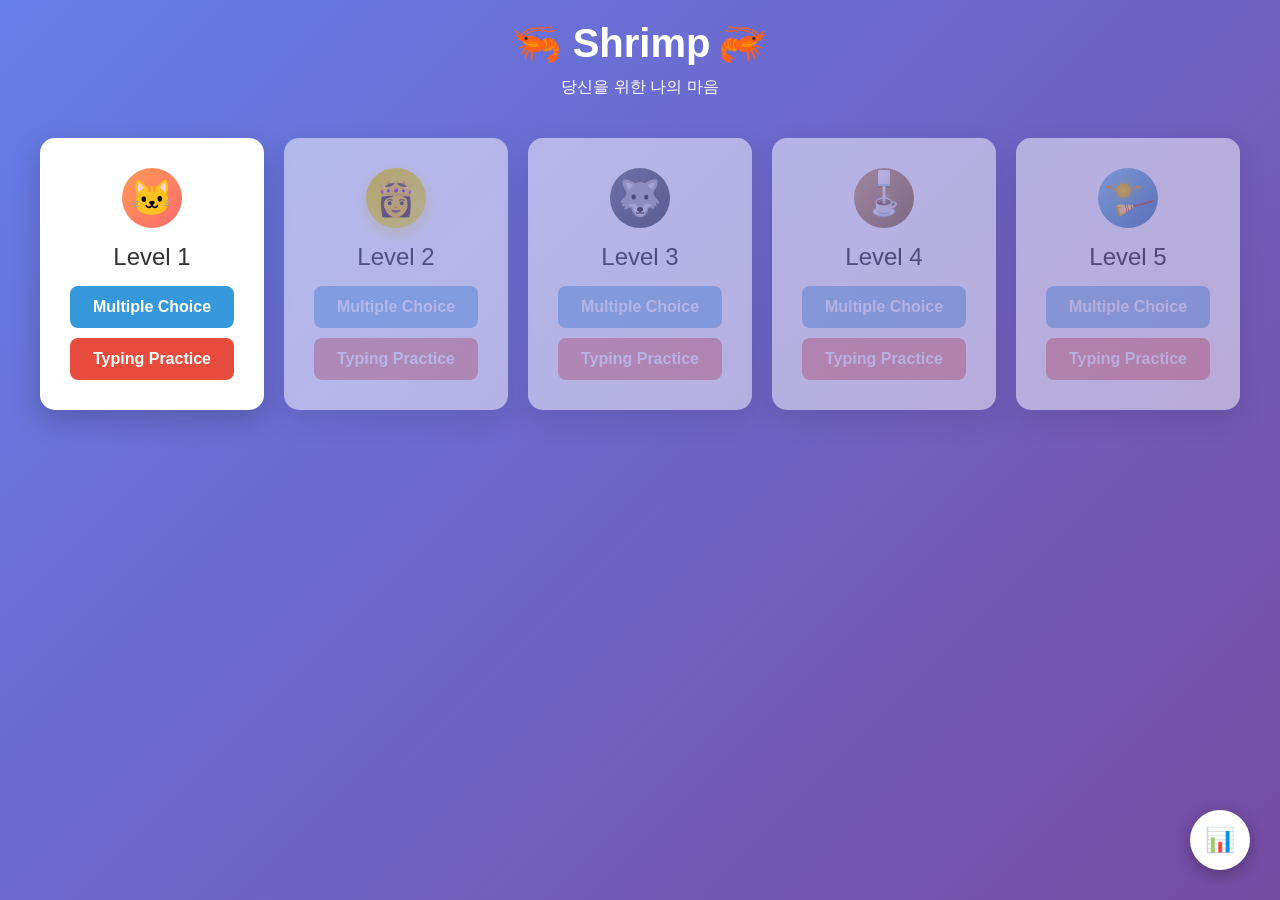
==== commit a7e4438d: "Update index.html" ====
--- a/main/index.html
+++ b/main/index.html
@@ -32,6 +32,14 @@
         .header h1 {
             font-size: 2.5em;
             margin-bottom: 10px;
+        }
+
+        /* 새우 이모지 복제: 오른쪽에 좌우 반전된 새우 추가 */
+        .mirror-shrimp {
+            display: inline-block;
+            transform: scaleX(-1);
+            margin-left: 8px;
+            /* 필요하면 font-size로 크기 조절 */
         }
 
         .level-selection {
@@ -700,7 +708,7 @@
 <body>
     <div class="container">
         <div class="header">
-            <h1>🦐 Shrimp</h1>
+            <h1>🦐 Shrimp<span class="mirror-shrimp" aria-hidden="true">🦐</span></h1>
             <p>당신을 위한 나의 마음</p>
         </div>
 
@@ -1187,7 +1195,20 @@
                 const btn = document.createElement('button');
                 btn.className = 'choice-btn';
                 btn.textContent = answer;
+                // 마우스 클릭 처리
                 btn.onclick = function() { selectMCAnswer(answer, question.english, idx); };
+                // 키보드 Enter 처리: 선택 전 Enter는 선택, 선택 후 Enter는 다음으로
+                btn.addEventListener('keydown', function(e) {
+                    if (e.key === 'Enter') {
+                        e.preventDefault();
+                        if (!answered) {
+                            selectMCAnswer(answer, question.english, idx);
+                        } else {
+                            const nextBtn = document.getElementById('mcNextBtn');
+                            if (nextBtn && !nextBtn.disabled) nextMCQuestion();
+                        }
+                    }
+                });
                 choicesDiv.appendChild(btn);
             });
 
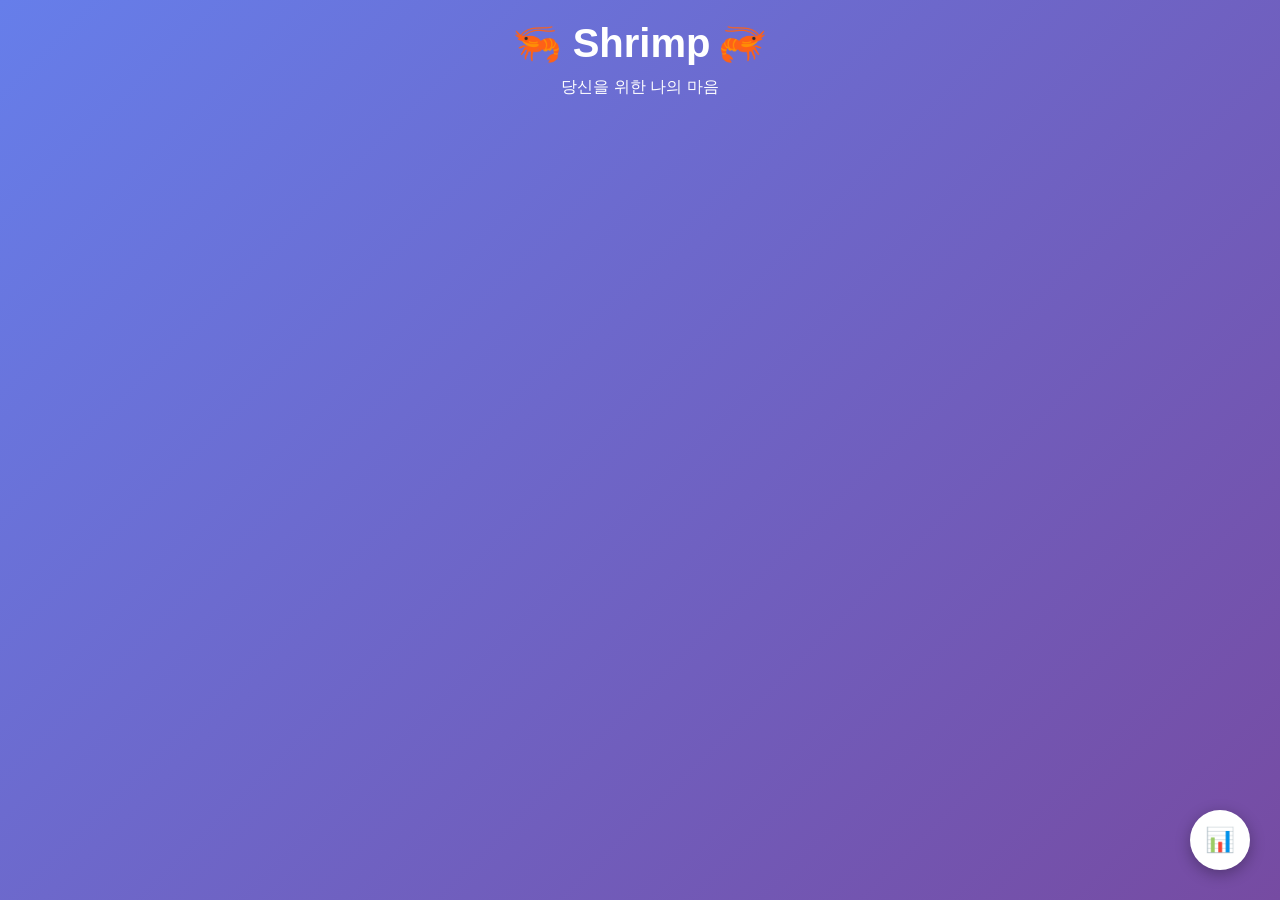
==== commit a597c20e: "Update index.html" ====
--- a/main/index.html
+++ b/main/index.html
@@ -34,12 +34,10 @@
             margin-bottom: 10px;
         }
 
-        /* 새우 이모지 복제: 오른쪽에 좌우 반전된 새우 추가 */
         .mirror-shrimp {
             display: inline-block;
             transform: scaleX(-1);
             margin-left: 8px;
-            /* 필요하면 font-size로 크기 조절 */
         }
 
         .level-selection {
@@ -867,7 +865,7 @@
             saveStatsToStorage();
         }
 
-function loadLevelData() {
+        function loadLevelData() {
             levelData = {
                 1: [
                     {id:1,english:"consequence",korean:"결과",pos:"noun",example:"This has serious consequences.",korExample:"이것은 심각한 결과를 초래합니다."},
@@ -1116,391 +1114,4 @@
                 if (levelInfo.mcTotal > 0 || levelInfo.tpTotal > 0) {
                     scoreHTML = '<div class="score-display">';
                     if (levelInfo.mcTotal > 0) {
-                        scoreHTML += '<span class="mc-score">MC: ' + levelInfo.mcScore + '/' + levelInfo.mcTotal + '</span>';
-                    }
-                    if (levelInfo.tpTotal > 0) {
-                        scoreHTML += '<span class="tp-score">TP: ' + levelInfo.tpScore + '/' + levelInfo.tpTotal + '</span>';
-                    }
-                    scoreHTML += '</div>';
-                }
-
-                card.innerHTML = '<div class="level-icon ' + levelClasses[i-1] + '">' + (i === 4 ? '<span class="cup">☕</span>' : '') + '</div>' +
-                    '<div class="level-title">Level ' + i + '</div>' +
-                    '<div class="mode-buttons">' +
-                        '<button class="mode-btn mc" ' + (isUnlocked ? '' : 'disabled') + ' onclick="startMode(' + i + ', \'mc\')">Multiple Choice</button>' +
-                        '<button class="mode-btn tp" ' + (isUnlocked ? '' : 'disabled') + ' onclick="startMode(' + i + ', \'tp\')">Typing Practice</button>' +
-                    '</div>' +
-                    scoreHTML +
-                    statusHTML;
-                levelGrid.appendChild(card);
-            }
-
-            document.getElementById('levelSelection').style.display = 'block';
-            document.getElementById('learningMode').classList.remove('active');
-        }
-
-        function startMode(level, mode) {
-            currentLevel = level;
-            currentMode = mode;
-            currentQuestionIndex = 0;
-            score = 0;
-            answered = false;
-
-            currentQuestions = levelData[level].slice().sort(function() { return Math.random() - 0.5; });
-
-            document.getElementById('levelSelection').style.display = 'none';
-            document.getElementById('learningMode').classList.add('active');
-
-            document.getElementById('mcMode').style.display = mode === 'mc' ? 'block' : 'none';
-            document.getElementById('tpMode').style.display = mode === 'tp' ? 'block' : 'none';
-
-            const modeTitle = mode === 'mc' ? 'Level ' + level + ' - Multiple Choice' : 'Level ' + level + ' - Typing Practice';
-            document.getElementById('modeTitle').textContent = modeTitle;
-
-            if (mode === 'mc') {
-                displayMCQuestion();
-            } else {
-                displayTPQuestion();
-            }
-        }
-
-        function displayMCQuestion() {
-            if (currentQuestionIndex >= currentQuestions.length) {
-                showResultModal();
-                return;
-            }
-
-            answered = false;
-            document.getElementById('mcFeedback').classList.remove('show', 'correct', 'incorrect');
-            document.getElementById('mcNextBtn').disabled = true;
-
-            const question = currentQuestions[currentQuestionIndex];
-            document.getElementById('mcPosLabel').textContent = '(' + question.pos + ')';
-            document.getElementById('koreanWord').textContent = question.korean;
-            document.getElementById('mcExampleSentence').textContent = question.korExample;
-
-            const answers = [question.english];
-            const otherWords = currentQuestions.filter(function(q) { return q.id !== question.id; });
-            while (answers.length < 4) {
-                const randomWord = otherWords[Math.floor(Math.random() * otherWords.length)].english;
-                if (answers.indexOf(randomWord) === -1) {
-                    answers.push(randomWord);
-                }
-            }
-            answers.sort(function() { return Math.random() - 0.5; });
-
-            const choicesDiv = document.getElementById('choices');
-            choicesDiv.innerHTML = '';
-            answers.forEach(function(answer, idx) {
-                const btn = document.createElement('button');
-                btn.className = 'choice-btn';
-                btn.textContent = answer;
-                // 마우스 클릭 처리
-                btn.onclick = function() { selectMCAnswer(answer, question.english, idx); };
-                // 키보드 Enter 처리: 선택 전 Enter는 선택, 선택 후 Enter는 다음으로
-                btn.addEventListener('keydown', function(e) {
-                    if (e.key === 'Enter') {
-                        e.preventDefault();
-                        if (!answered) {
-                            selectMCAnswer(answer, question.english, idx);
-                        } else {
-                            const nextBtn = document.getElementById('mcNextBtn');
-                            if (nextBtn && !nextBtn.disabled) nextMCQuestion();
-                        }
-                    }
-                });
-                choicesDiv.appendChild(btn);
-            });
-
-            updateProgress();
-            document.addEventListener('keydown', handleMCEnter);
-        }
-
-        function handleMCEnter(e) {
-            if (e.key === 'Enter' && !document.getElementById('mcNextBtn').disabled) {
-                nextMCQuestion();
-            }
-        }
-
-        function selectMCAnswer(selected, correct, idx) {
-            const question = currentQuestions[currentQuestionIndex];
-            if (answered) return;
-
-            const isCorrect = selected === correct;
-            answered = true;
-
-            if (isCorrect) {
-                score++;
-                recordAnswer(question.id, question.english, question.korean, true);
-            } else {
-                recordAnswer(question.id, question.english, question.korean, false);
-            }
-
-            const choiceBtns = document.querySelectorAll('.choice-btn');
-            // 모든 버튼 비활성화하고 정답/오답 상태 표시
-            choiceBtns.forEach(function(btn, i) {
-                btn.disabled = true;
-                if (btn.textContent === correct) {
-                    btn.classList.add('selected', 'correct');
-                }
-            });
-
-            // 선택한 버튼은 틀렸다면 빨간 표시
-            if (!isCorrect) {
-                choiceBtns[idx].classList.add('selected', 'incorrect');
-            }
-
-            const feedback = document.getElementById('mcFeedback');
-            if (isCorrect) {
-                feedback.textContent = '✓ 정답입니다!';
-                feedback.classList.add('show', 'correct');
-            } else {
-                feedback.textContent = '✗ 오답입니다. 정답: ' + correct;
-                feedback.classList.add('show', 'incorrect');
-            }
-
-            document.getElementById('mcNextBtn').disabled = false;
-        }
-
-        function nextMCQuestion() {
-            document.removeEventListener('keydown', handleMCEnter);
-            currentQuestionIndex++;
-            if (currentQuestionIndex >= currentQuestions.length) {
-                showResultModal();
-            } else {
-                displayMCQuestion();
-            }
-        }
-
-        function displayTPQuestion() {
-            if (currentQuestionIndex >= currentQuestions.length) {
-                showResultModal();
-                return;
-            }
-
-            answered = false;
-            document.getElementById('tpFeedback').classList.remove('show', 'correct', 'incorrect');
-            document.getElementById('tpSubmitBtn').disabled = false;
-            document.getElementById('tpSubmitBtn').style.display = 'inline-block';
-            
-            const tpNextBtn = document.getElementById('tpNextBtn');
-            if (tpNextBtn) {
-                tpNextBtn.style.display = 'none';
-            }
-
-            const question = currentQuestions[currentQuestionIndex];
-            document.getElementById('posLabel').textContent = '(' + question.pos + ')';
-            document.getElementById('englishWord').textContent = question.english;
-            document.getElementById('exampleSentence').textContent = question.example;
-
-            const inputBoxes = document.getElementById('inputBoxes');
-            inputBoxes.innerHTML = '';
-            
-            for (let i = 0; i < question.korean.length; i++) {
-                const input = document.createElement('input');
-                input.type = 'text';
-                input.className = 'input-box';
-                input.dataset.index = i;
-                input.maxLength = 1;
-                
-                let composing = false;
-                
-                input.addEventListener('compositionstart', function() {
-                    composing = true;
-                });
-                
-                input.addEventListener('compositionend', function(e) {
-                    composing = false;
-                    const value = e.target.value;
-                    if (value.length === 1 && i < question.korean.length - 1) {
-                        setTimeout(function() {
-                            inputBoxes.children[i + 1].focus();
-                        }, 0);
-                    }
-                });
-
-                input.addEventListener('keydown', function(e) {
-                    if (e.key === 'Backspace') {
-                        if (input.value === '' && i > 0) {
-                            e.preventDefault();
-                            inputBoxes.children[i - 1].focus();
-                        }
-                    } else if (e.key === 'Enter') {
-                        e.preventDefault();
-                        if (document.getElementById('tpSubmitBtn').style.display !== 'none') {
-                            submitTypingPractice();
-                        } else {
-                            nextTPQuestion();
-                        }
-                    }
-                });
-
-                inputBoxes.appendChild(input);
-            }
-
-            if (inputBoxes.children.length > 0) {
-                inputBoxes.children[0].focus();
-            }
-
-            updateProgress();
-        }
-
-        function submitTypingPractice() {
-            if (answered) return;
-            answered = true;
-
-            const question = currentQuestions[currentQuestionIndex];
-            const inputBoxes = Array.from(document.querySelectorAll('.input-box'));
-            const userAnswer = inputBoxes.map(function(box) { return box.value; }).join('');
-            const isCorrect = userAnswer === question.korean;
-
-            if (isCorrect) score++;
-
-            recordAnswer(question.id, question.english, question.korean, isCorrect);
-
-            inputBoxes.forEach(function(box, idx) {
-                box.disabled = true;
-                if (userAnswer[idx] === question.korean[idx]) {
-                    box.classList.add('correct');
-                } else {
-                    box.classList.add('incorrect');
-                    // 원복: 사용자가 입력한 글자를 덮어쓰지 않음 (정답 글자로 바꾸지 않음)
-                }
-            });
-
-            const feedback = document.getElementById('tpFeedback');
-            feedback.textContent = isCorrect ? '✓ 정답입니다!' : '✗ 오답입니다. 정답: ' + question.korean;
-            feedback.classList.add('show', isCorrect ? 'correct' : 'incorrect');
-
-            const tpSubmitBtn = document.getElementById('tpSubmitBtn');
-            const tpNextBtn = document.getElementById('tpNextBtn');
-            if (tpSubmitBtn) {
-                tpSubmitBtn.style.display = 'none';
-                tpSubmitBtn.disabled = true;
-            }
-            if (tpNextBtn) {
-                tpNextBtn.style.display = 'inline-block';
-                tpNextBtn.disabled = false;
-            }
-        }
-
-        function nextTPQuestion() {
-            currentQuestionIndex++;
-            if (currentQuestionIndex >= currentQuestions.length) {
-                showResultModal();
-            } else {
-                displayTPQuestion();
-            }
-        }
-
-        function showResultModal() {
-            const totalQuestions = currentQuestions.length;
-            const passScore = Math.ceil(totalQuestions * 0.9);
-            const isPassed = score >= passScore;
-            const percentage = Math.round((score / totalQuestions) * 100);
-
-            let resultTitle = '';
-            if (isPassed) {
-                resultTitle = currentMode === 'mc' ? 'Schönen Tag 🎉' : 'Tschüssikowski! 🎊';
-            } else {
-                resultTitle = '다시 시도해주세요 📝';
-            }
-
-            document.getElementById('resultTitle').textContent = resultTitle;
-            document.getElementById('resultScore').textContent = score + ' / ' + totalQuestions;
-            document.getElementById('resultMessage').textContent = '정답률: ' + percentage + '% ' + (isPassed ? '통과했습니다!' : '통과하지 못했습니다.');
-
-            if (currentMode === 'mc') {
-                window.progress.levels[currentLevel].mcScore = score;
-                window.progress.levels[currentLevel].mcTotal = totalQuestions;
-                if (isPassed) {
-                    window.progress.levels[currentLevel].mcPassed = true;
-                }
-            } else {
-                window.progress.levels[currentLevel].tpScore = score;
-                window.progress.levels[currentLevel].tpTotal = totalQuestions;
-                if (isPassed) {
-                    window.progress.levels[currentLevel].tpPassed = true;
-                }
-            }
-            saveProgressToStorage();
-
-            const levelInfo = window.progress.levels[currentLevel];
-            const previousMCPassed = currentMode === 'tp' && levelInfo.mcPassed;
-            const previousTPPassed = currentMode === 'mc' && levelInfo.tpPassed;
-            
-            if (levelInfo.mcPassed && levelInfo.tpPassed && isPassed && (previousMCPassed || previousTPPassed)) {
-                setTimeout(function() {
-                    alert('갈채! 해냈어 애기! 기특해. 공부도 중요하지만 당신을 항상 아껴주기! 🦐💖');
-                }, 500);
-            }
-
-            document.getElementById('resultModal').classList.add('show');
-        }
-
-        function retryMode() {
-            document.getElementById('resultModal').classList.remove('show');
-            startMode(currentLevel, currentMode);
-        }
-
-        function backToLevelSelection() {
-            document.getElementById('resultModal').classList.remove('show');
-            document.getElementById('learningMode').classList.remove('active');
-            renderLevelSelection();
-        }
-
-        function updateProgress() {
-            const total = currentQuestions.length;
-            const current = currentQuestionIndex + 1;
-            document.getElementById('questionCounter').textContent = current + ' / ' + total;
-            const percentage = (current / total) * 100;
-            document.getElementById('progressFill').style.width = percentage + '%';
-        }
-
-        function showStatsModal() {
-            updateStatsDisplay();
-            document.getElementById('statsModal').classList.add('show');
-        }
-
-        function closeStatsModal() {
-            document.getElementById('statsModal').classList.remove('show');
-        }
-
-        function updateStatsDisplay() {
-            const totalWords = window.stats.totalAttempts;
-            const totalCorrect = window.stats.totalCorrect;
-            const accuracy = totalWords > 0 ? Math.round((totalCorrect / totalWords) * 100) : 0;
-            
-            let completedLevels = 0;
-            for (let i = 1; i <= 5; i++) {
-                if (window.progress.levels[i].mcPassed && window.progress.levels[i].tpPassed) {
-                    completedLevels++;
-                }
-            }
-
-            document.getElementById('totalWords').textContent = totalWords + '개';
-            document.getElementById('totalCorrect').textContent = totalCorrect + '개';
-            document.getElementById('totalAccuracy').textContent = accuracy + '%';
-            document.getElementById('completedLevels').textContent = completedLevels + '개';
-
-            const mistakeList = document.getElementById('mistakeList');
-            const mistakes = Object.values(window.stats.mistakes)
-                .sort(function(a, b) { return b.count - a.count; })
-                .slice(0, 10);
-
-            if (mistakes.length === 0) {
-                mistakeList.innerHTML = '<p style="text-align: center; color: #999;">아직 데이터가 없습니다.</p>';
-            } else {
-                mistakeList.innerHTML = mistakes.map(function(mistake) {
-                    return '<div class="mistake-item">' +
-                        '<div class="mistake-word">' + mistake.english + ' → ' + mistake.korean + '</div>' +
-                        '<div class="mistake-count">틀린 횟수: ' + mistake.count + '회</div>' +
-                        '</div>';
-                }).join('');
-            }
-        }
-
-        window.addEventListener('DOMContentLoaded', initializeApp);
-    </script>
-</body>
-</html>+                        scoreHTML += '<span class="mc-score">MC:
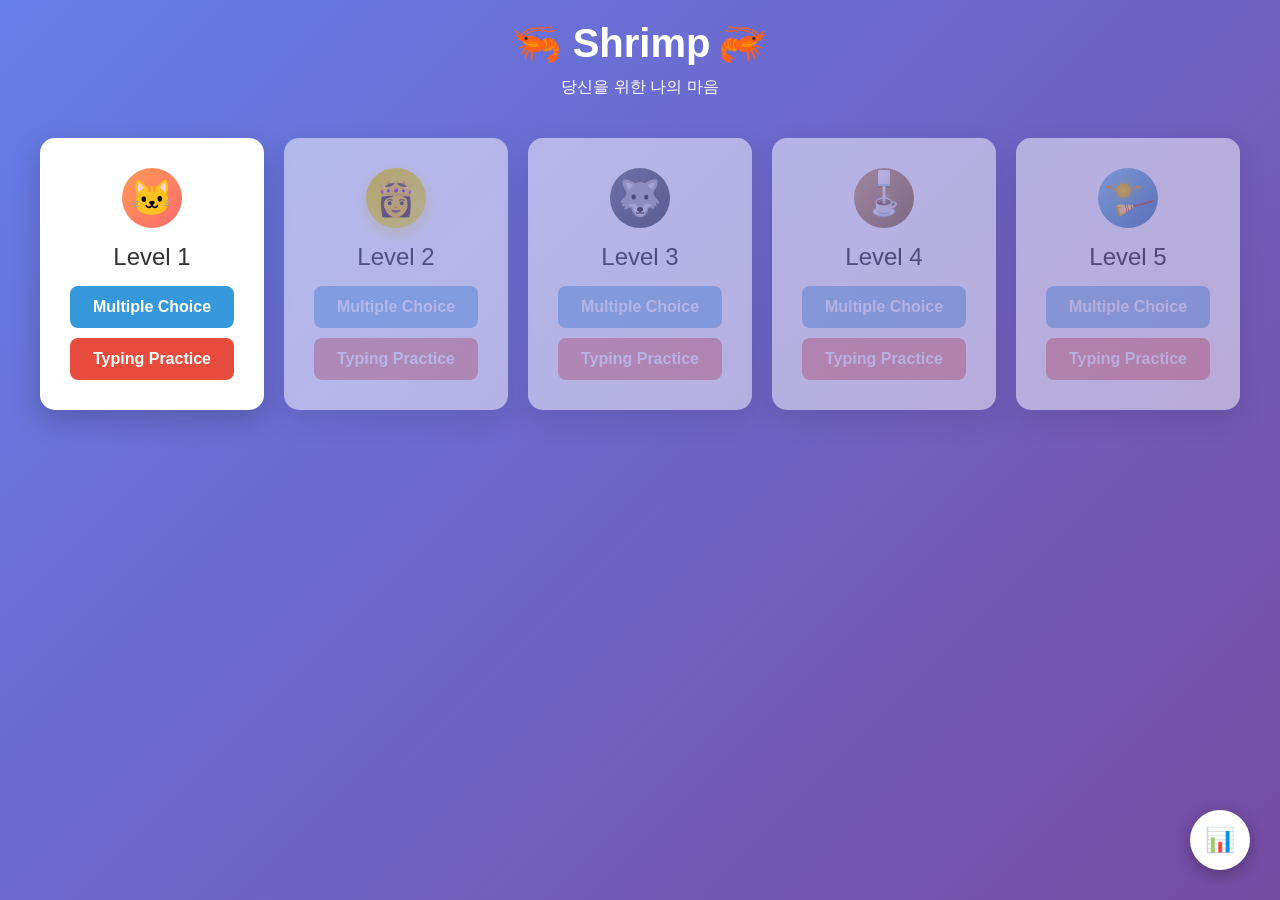
==== commit bf431347: "Split" ====
--- a/main/index.html
+++ b/main/index.html
@@ -4,704 +4,7 @@
     <meta charset="UTF-8">
     <meta name="viewport" content="width=device-width, initial-scale=1.0">
     <title>Shrimp - Vocabulary Learning</title>
-    <style>
-        * {
-            margin: 0;
-            padding: 0;
-            box-sizing: border-box;
-        }
-
-        body {
-            font-family: 'Segoe UI', Tahoma, Geneva, Verdana, sans-serif;
-            background: linear-gradient(135deg, #667eea 0%, #764ba2 100%);
-            min-height: 100vh;
-            padding: 20px;
-        }
-
-        .container {
-            max-width: 1200px;
-            margin: 0 auto;
-        }
-
-        .header {
-            text-align: center;
-            color: white;
-            margin-bottom: 40px;
-        }
-
-        .header h1 {
-            font-size: 2.5em;
-            margin-bottom: 10px;
-        }
-
-        .mirror-shrimp {
-            display: inline-block;
-            transform: scaleX(-1);
-            margin-left: 8px;
-        }
-
-        .level-selection {
-            display: grid;
-            grid-template-columns: repeat(auto-fit, minmax(200px, 1fr));
-            gap: 20px;
-            margin-bottom: 40px;
-        }
-
-        .level-card {
-            background: white;
-            border-radius: 15px;
-            padding: 30px;
-            text-align: center;
-            box-shadow: 0 10px 30px rgba(0, 0, 0, 0.2);
-            transition: all 0.3s ease;
-        }
-
-        .level-card:hover:not(.disabled) {
-            transform: translateY(-5px);
-            box-shadow: 0 15px 40px rgba(0, 0, 0, 0.3);
-        }
-
-        .level-card.disabled {
-            opacity: 0.5;
-            cursor: not-allowed;
-        }
-
-        .level-icon {
-            width: 60px;
-            height: 60px;
-            margin: 0 auto 15px;
-            position: relative;
-        }
-
-        .level-icon.cat {
-            background: linear-gradient(135deg, #ff9a56 0%, #ff6b6b 100%);
-            border-radius: 50%;
-            position: relative;
-            display: flex;
-            align-items: center;
-            justify-content: center;
-        }
-
-        .level-icon.cat::before {
-            content: '🐱';
-            font-size: 35px;
-            position: absolute;
-        }
-
-        .level-icon.princess {
-            background: linear-gradient(135deg, #ffd700 0%, #ffed4e 100%);
-            border-radius: 50%;
-            position: relative;
-            display: flex;
-            align-items: center;
-            justify-content: center;
-            box-shadow: 0 5px 15px rgba(255, 215, 0, 0.4);
-        }
-
-        .level-icon.princess::before {
-            content: '👸';
-            font-size: 35px;
-            position: absolute;
-        }
-
-        .level-icon.wolf {
-            background: linear-gradient(135deg, #6c757d 0%, #495057 100%);
-            border-radius: 50%;
-            position: relative;
-            display: flex;
-            align-items: center;
-            justify-content: center;
-        }
-
-        .level-icon.wolf::before {
-            content: '🐺';
-            font-size: 35px;
-            position: absolute;
-        }
-
-        .level-icon.coffee {
-            background: linear-gradient(135deg, #d4a574 0%, #8b6f47 100%);
-            border-radius: 50%;
-            position: relative;
-            display: flex;
-            align-items: center;
-            justify-content: center;
-        }
-
-        .level-icon.coffee::before {
-            content: '';
-            position: absolute;
-            width: 12px;
-            height: 16px;
-            background: linear-gradient(135deg, #ffffff 0%, #e8e8e8 100%);
-            top: 2px;
-            left: 50%;
-            transform: translateX(-50%);
-            border-radius: 2px 2px 0 0;
-            box-shadow: 
-                0 2px 0 rgba(0,0,0,0.1),
-                inset 0 -2px 0 rgba(52, 152, 219, 0.3);
-        }
-
-        .level-icon.coffee::after {
-            content: '';
-            position: absolute;
-            width: 3px;
-            height: 18px;
-            background: linear-gradient(180deg, rgba(255,255,255,0.9) 0%, rgba(255,255,255,0.5) 100%);
-            top: 18px;
-            left: 50%;
-            transform: translateX(-50%);
-            border-radius: 2px;
-        }
-
-        .level-icon.coffee .cup {
-            position: absolute;
-            font-size: 22px;
-            bottom: 10px;
-            left: 50%;
-            transform: translateX(-50%);
-        }
-
-        .level-icon.snitch {
-            background: linear-gradient(135deg, #87ceeb 0%, #4682b4 100%);
-            border-radius: 50%;
-            position: relative;
-            display: flex;
-            align-items: center;
-            justify-content: center;
-            overflow: visible;
-        }
-
-        .level-icon.snitch::before {
-            content: '';
-            position: absolute;
-            width: 15px;
-            height: 15px;
-            background: radial-gradient(circle, #ffd700 0%, #daa520 100%);
-            border-radius: 50%;
-            top: 15px;
-            left: 18px;
-            box-shadow: 
-                -12px -2px 0 -6px #daa520,
-                -14px -4px 0 -6px #daa520,
-                -16px -3px 0 -6px #daa520,
-                12px -2px 0 -6px #daa520,
-                14px -4px 0 -6px #daa520,
-                16px -3px 0 -6px #daa520,
-                0 0 10px rgba(255, 215, 0, 0.6);
-        }
-
-        .level-icon.snitch::after {
-            content: '🧹';
-            font-size: 28px;
-            position: absolute;
-            bottom: 5px;
-            right: 8px;
-            transform: rotate(30deg);
-        }
-
-        .level-title {
-            font-size: 1.5em;
-            color: #333;
-            margin-bottom: 15px;
-        }
-
-        .mode-buttons {
-            display: flex;
-            gap: 10px;
-            flex-direction: column;
-        }
-
-        .mode-btn {
-            padding: 12px 15px;
-            border: none;
-            border-radius: 8px;
-            font-size: 1em;
-            cursor: pointer;
-            transition: all 0.3s ease;
-            font-weight: 600;
-        }
-
-        .mode-btn.mc {
-            background: #3498db;
-            color: white;
-        }
-
-        .mode-btn.mc:hover:not(:disabled) {
-            background: #2980b9;
-        }
-
-        .mode-btn.tp {
-            background: #e74c3c;
-            color: white;
-        }
-
-        .mode-btn.tp:hover:not(:disabled) {
-            background: #c0392b;
-        }
-
-        .mode-btn:disabled {
-            opacity: 0.5;
-            cursor: not-allowed;
-        }
-
-        .status-badge {
-            display: inline-block;
-            background: #2ecc71;
-            color: white;
-            padding: 5px 10px;
-            border-radius: 20px;
-            font-size: 0.8em;
-            margin-top: 10px;
-        }
-
-        .score-display {
-            font-size: 0.85em;
-            color: #666;
-            margin-top: 8px;
-        }
-
-        .score-display .mc-score,
-        .score-display .tp-score {
-            display: inline-block;
-            margin: 0 5px;
-            padding: 3px 8px;
-            background: #ecf0f1;
-            border-radius: 10px;
-        }
-
-        .learning-mode {
-            display: none;
-        }
-
-        .learning-mode.active {
-            display: block;
-        }
-
-        .learning-container {
-            background: white;
-            border-radius: 15px;
-            padding: 40px;
-            box-shadow: 0 10px 40px rgba(0, 0, 0, 0.2);
-        }
-
-        .learning-header {
-            display: flex;
-            justify-content: space-between;
-            align-items: center;
-            margin-bottom: 30px;
-            border-bottom: 2px solid #ecf0f1;
-            padding-bottom: 20px;
-        }
-
-        .learning-title {
-            font-size: 1.8em;
-            color: #333;
-        }
-
-        .progress-info {
-            text-align: right;
-            color: #666;
-        }
-
-        .progress-bar {
-            width: 100%;
-            height: 8px;
-            background: #ecf0f1;
-            border-radius: 10px;
-            margin-top: 10px;
-            overflow: hidden;
-        }
-
-        .progress-fill {
-            height: 100%;
-            background: #2ecc71;
-            transition: width 0.3s ease;
-        }
-
-        .question-container {
-            text-align: center;
-            margin: 40px 0;
-        }
-
-        .question-text {
-            font-size: 2.5em;
-            color: #333;
-            margin-bottom: 30px;
-            font-weight: 600;
-        }
-
-        .pos-label {
-            font-size: 0.9em;
-            color: #7f8c8d;
-            margin-bottom: 5px;
-        }
-
-        .example-sentence {
-            font-size: 1.1em;
-            color: #555;
-            font-style: italic;
-            margin-top: 15px;
-            padding: 15px;
-            background: #f8f9fa;
-            border-left: 4px solid #3498db;
-        }
-
-        .choices {
-            display: grid;
-            grid-template-columns: repeat(2, 1fr);
-            gap: 15px;
-            margin-top: 30px;
-        }
-
-        .choice-btn {
-            padding: 20px;
-            font-size: 1.1em;
-            border: 2px solid #bdc3c7;
-            background: white;
-            border-radius: 8px;
-            cursor: pointer;
-            transition: all 0.3s ease;
-        }
-
-        .choice-btn:hover {
-            border-color: #3498db;
-            background: #ecf0f1;
-        }
-
-        .choice-btn.selected.correct {
-            background: #2ecc71;
-            border-color: #27ae60;
-            color: white;
-        }
-
-        .choice-btn.selected.incorrect {
-            background: #e74c3c;
-            border-color: #c0392b;
-            color: white;
-        }
-
-        .choice-btn:disabled {
-            cursor: not-allowed;
-        }
-
-        .typing-container {
-            margin-top: 30px;
-        }
-
-        .input-boxes {
-            display: flex;
-            gap: 5px;
-            justify-content: center;
-            flex-wrap: wrap;
-            margin: 30px 0;
-        }
-
-        .input-box {
-            width: 40px;
-            height: 50px;
-            border: 2px solid #bdc3c7;
-            border-radius: 5px;
-            text-align: center;
-            font-size: 1.2em;
-            font-weight: 600;
-            transition: all 0.2s ease;
-        }
-
-        .input-box:focus {
-            outline: none;
-            border-color: #3498db;
-            box-shadow: 0 0 10px rgba(52, 152, 219, 0.3);
-        }
-
-        .input-box.correct {
-            background: #2ecc71;
-            color: white;
-            border-color: #27ae60;
-        }
-
-        .input-box.incorrect {
-            background: #e74c3c;
-            color: white;
-            border-color: #c0392b;
-        }
-
-        .input-box:disabled {
-            cursor: not-allowed;
-        }
-
-        .feedback {
-            margin-top: 20px;
-            padding: 15px;
-            border-radius: 8px;
-            font-size: 1.1em;
-            font-weight: 600;
-            display: none;
-        }
-
-        .feedback.show {
-            display: block;
-        }
-
-        .feedback.correct {
-            background: #d4edda;
-            color: #155724;
-            border: 1px solid #c3e6cb;
-        }
-
-        .feedback.incorrect {
-            background: #f8d7da;
-            color: #721c24;
-            border: 1px solid #f5c6cb;
-        }
-
-        .result-modal {
-            display: none;
-            position: fixed;
-            top: 0;
-            left: 0;
-            width: 100%;
-            height: 100%;
-            background: rgba(0, 0, 0, 0.7);
-            justify-content: center;
-            align-items: center;
-            z-index: 1000;
-        }
-
-        .result-modal.show {
-            display: flex;
-        }
-
-        .result-content {
-            background: white;
-            padding: 40px;
-            border-radius: 15px;
-            text-align: center;
-            max-width: 500px;
-        }
-
-        .result-title {
-            font-size: 2em;
-            margin-bottom: 20px;
-            color: #333;
-        }
-
-        .result-score {
-            font-size: 3em;
-            font-weight: 700;
-            margin: 20px 0;
-            color: #3498db;
-        }
-
-        .result-message {
-            font-size: 1.2em;
-            margin: 20px 0;
-            color: #555;
-        }
-
-        .result-buttons {
-            display: flex;
-            gap: 15px;
-            margin-top: 30px;
-            justify-content: center;
-        }
-
-        .result-btn {
-            padding: 12px 25px;
-            border: none;
-            border-radius: 8px;
-            font-size: 1em;
-            font-weight: 600;
-            cursor: pointer;
-            transition: all 0.3s ease;
-        }
-
-        .result-btn.retry {
-            background: #3498db;
-            color: white;
-        }
-
-        .result-btn.retry:hover {
-            background: #2980b9;
-        }
-
-        .result-btn.home {
-            background: #95a5a6;
-            color: white;
-        }
-
-        .result-btn.home:hover {
-            background: #7f8c8d;
-        }
-
-        .action-buttons {
-            display: flex;
-            gap: 15px;
-            margin-top: 30px;
-            justify-content: center;
-        }
-
-        .action-btn {
-            padding: 12px 25px;
-            border: none;
-            border-radius: 8px;
-            font-size: 1em;
-            font-weight: 600;
-            cursor: pointer;
-            transition: all 0.3s ease;
-        }
-
-        .action-btn.next {
-            background: #3498db;
-            color: white;
-        }
-
-        .action-btn.next:hover {
-            background: #2980b9;
-        }
-
-        .action-btn.back {
-            background: #95a5a6;
-            color: white;
-        }
-
-        .action-btn.back:hover {
-            background: #7f8c8d;
-        }
-
-        .action-btn:disabled {
-            opacity: 0.5;
-            cursor: not-allowed;
-        }
-
-        .stats-button {
-            position: fixed;
-            bottom: 30px;
-            right: 30px;
-            background: white;
-            border: none;
-            border-radius: 50%;
-            width: 60px;
-            height: 60px;
-            font-size: 24px;
-            cursor: pointer;
-            box-shadow: 0 4px 15px rgba(0, 0, 0, 0.3);
-            transition: all 0.3s ease;
-            z-index: 999;
-        }
-
-        .stats-button:hover {
-            transform: scale(1.1);
-            box-shadow: 0 6px 20px rgba(0, 0, 0, 0.4);
-        }
-
-        .stats-modal {
-            display: none;
-            position: fixed;
-            top: 0;
-            left: 0;
-            width: 100%;
-            height: 100%;
-            background: rgba(0, 0, 0, 0.7);
-            justify-content: center;
-            align-items: center;
-            z-index: 1001;
-        }
-
-        .stats-modal.show {
-            display: flex;
-        }
-
-        .stats-content {
-            background: white;
-            padding: 40px;
-            border-radius: 15px;
-            max-width: 600px;
-            max-height: 80vh;
-            overflow-y: auto;
-        }
-
-        .stats-header {
-            font-size: 2em;
-            color: #333;
-            margin-bottom: 30px;
-            text-align: center;
-            border-bottom: 2px solid #ecf0f1;
-            padding-bottom: 15px;
-        }
-
-        .stats-section {
-            margin-bottom: 30px;
-        }
-
-        .stats-section h3 {
-            color: #3498db;
-            margin-bottom: 15px;
-            font-size: 1.3em;
-        }
-
-        .stat-item {
-            display: flex;
-            justify-content: space-between;
-            padding: 10px;
-            background: #f8f9fa;
-            margin-bottom: 8px;
-            border-radius: 5px;
-        }
-
-        .stat-label {
-            font-weight: 600;
-            color: #555;
-        }
-
-        .stat-value {
-            color: #3498db;
-            font-weight: 700;
-        }
-
-        .mistake-list {
-            max-height: 300px;
-            overflow-y: auto;
-        }
-
-        .mistake-item {
-            padding: 12px;
-            background: #fff3cd;
-            border-left: 4px solid #ffc107;
-            margin-bottom: 8px;
-            border-radius: 5px;
-        }
-
-        .mistake-word {
-            font-weight: 700;
-            color: #333;
-            font-size: 1.1em;
-        }
-
-        .mistake-count {
-            color: #e74c3c;
-            font-size: 0.9em;
-            margin-top: 5px;
-        }
-
-        .close-stats-btn {
-            width: 100%;
-            padding: 12px;
-            background: #3498db;
-            color: white;
-            border: none;
-            border-radius: 8px;
-            font-size: 1.1em;
-            font-weight: 600;
-            cursor: pointer;
-            margin-top: 20px;
-        }
-
-        .close-stats-btn:hover {
-            background: #2980b9;
-        }
-    </style>
+    <link rel="stylesheet" href="styles.css">
 </head>
 <body>
     <div class="container">
@@ -710,10 +13,12 @@
             <p>당신을 위한 나의 마음</p>
         </div>
 
+        <!-- 레벨 선택 화면 -->
         <div id="levelSelection">
             <div class="level-selection" id="levelGrid"></div>
         </div>
 
+        <!-- 학습 모드 화면 -->
         <div id="learningMode" class="learning-mode">
             <div class="learning-container">
                 <div class="learning-header">
@@ -729,6 +34,7 @@
                     <button class="action-btn back" onclick="backToLevelSelection()">← 돌아가기</button>
                 </div>
 
+                <!-- Multiple Choice 모드 -->
                 <div id="mcMode">
                     <div class="question-container">
                         <div class="pos-label" id="mcPosLabel"></div>
@@ -742,6 +48,7 @@
                     </div>
                 </div>
 
+                <!-- Typing Practice 모드 -->
                 <div id="tpMode">
                     <div class="question-container">
                         <div class="pos-label" id="posLabel"></div>
@@ -760,6 +67,7 @@
             </div>
         </div>
 
+        <!-- 결과 모달 -->
         <div class="result-modal" id="resultModal">
             <div class="result-content">
                 <div class="result-title" id="resultTitle"></div>
@@ -772,6 +80,7 @@
             </div>
         </div>
 
+        <!-- 통계 모달 -->
         <div class="stats-modal" id="statsModal">
             <div class="stats-content">
                 <div class="stats-header">📊 학습 통계</div>
@@ -807,311 +116,15 @@
             </div>
         </div>
 
+        <!-- 통계 버튼 -->
         <button class="stats-button" onclick="showStatsModal()">📊</button>
     </div>
 
-    <script>
-        let currentLevel = null;
-        let currentMode = null;
-        let levelData = {};
-        let currentQuestions = [];
-        let currentQuestionIndex = 0;
-        let score = 0;
-        let answered = false;
-
-        const STORAGE_KEY = 'vocabProgress';
-        const STATS_KEY = 'vocabStats';
-
-        function initializeApp() {
-            loadProgressFromStorage();
-            loadStatsFromStorage();
-            loadLevelData();
-            renderLevelSelection();
-        }
-
-        function loadStatsFromStorage() {
-            const saved = localStorage.getItem(STATS_KEY);
-            if (!saved) {
-                window.stats = {
-                    totalAttempts: 0,
-                    totalCorrect: 0,
-                    mistakes: {}
-                };
-                saveStatsToStorage();
-                return;
-            }
-            window.stats = JSON.parse(saved);
-        }
-
-        function saveStatsToStorage() {
-            localStorage.setItem(STATS_KEY, JSON.stringify(window.stats));
-        }
-
-        function recordAnswer(questionId, english, korean, isCorrect) {
-            window.stats.totalAttempts++;
-            if (isCorrect) {
-                window.stats.totalCorrect++;
-            } else {
-                const key = english + '|' + korean;
-                if (!window.stats.mistakes[key]) {
-                    window.stats.mistakes[key] = {
-                        english: english,
-                        korean: korean,
-                        count: 0
-                    };
-                }
-                window.stats.mistakes[key].count++;
-            }
-            saveStatsToStorage();
-        }
-
-        function loadLevelData() {
-            levelData = {
-                1: [
-                    {id:1,english:"consequence",korean:"결과",pos:"noun",example:"This has serious consequences.",korExample:"이것은 심각한 결과를 초래합니다."},
-                    {id:2,english:"phenomenon",korean:"현상",pos:"noun",example:"A natural phenomenon.",korExample:"자연 현상입니다."},
-                    {id:3,english:"fundamental",korean:"근본적인",pos:"adjective",example:"A fundamental principle.",korExample:"근본적인 원칙입니다."},
-                    {id:4,english:"aspect",korean:"측면",pos:"noun",example:"Consider every aspect.",korExample:"모든 측면을 고려하세요."},
-                    {id:5,english:"approach",korean:"접근법",pos:"noun",example:"A different approach.",korExample:"다른 접근법입니다."},
-                    {id:6,english:"perspective",korean:"관점",pos:"noun",example:"From my perspective.",korExample:"제 관점에서는요."},
-                    {id:7,english:"constitute",korean:"구성하다",pos:"verb",example:"These constitute the whole.",korExample:"이것들이 전체를 구성합니다."},
-                    {id:8,english:"implement",korean:"시행하다",pos:"verb",example:"Implement the plan.",korExample:"계획을 시행하세요."},
-                    {id:9,english:"enhance",korean:"향상시키다",pos:"verb",example:"Enhance your skills.",korExample:"기술을 향상시키세요."},
-                    {id:10,english:"demonstrate",korean:"입증하다",pos:"verb",example:"Demonstrate your ability.",korExample:"능력을 입증하세요."},
-                    {id:11,english:"significant",korean:"중요한",pos:"adjective",example:"A significant change.",korExample:"중요한 변화입니다."},
-                    {id:12,english:"sufficient",korean:"충분한",pos:"adjective",example:"Sufficient evidence.",korExample:"충분한 증거입니다."},
-                    {id:13,english:"comprehensive",korean:"포괄적인",pos:"adjective",example:"A comprehensive review.",korExample:"포괄적인 검토입니다."},
-                    {id:14,english:"diverse",korean:"다양한",pos:"adjective",example:"Diverse opinions.",korExample:"다양한 의견들입니다."},
-                    {id:15,english:"explicit",korean:"명시적인",pos:"adjective",example:"Explicit instructions.",korExample:"명시적인 지시사항입니다."},
-                    {id:16,english:"inevitable",korean:"불가피한",pos:"adjective",example:"An inevitable result.",korExample:"불가피한 결과입니다."},
-                    {id:17,english:"prominent",korean:"두드러진",pos:"adjective",example:"A prominent figure.",korExample:"두드러진 인물입니다."},
-                    {id:18,english:"substantial",korean:"상당한",pos:"adjective",example:"Substantial progress.",korExample:"상당한 진전입니다."},
-                    {id:19,english:"tentative",korean:"잠정적인",pos:"adjective",example:"A tentative plan.",korExample:"잠정적인 계획입니다."},
-                    {id:20,english:"arbitrary",korean:"임의적인",pos:"adjective",example:"An arbitrary decision.",korExample:"임의적인 결정입니다."},
-                    {id:21,english:"acknowledge",korean:"인정하다",pos:"verb",example:"Acknowledge the truth.",korExample:"진실을 인정하세요."},
-                    {id:22,english:"anticipate",korean:"예상하다",pos:"verb",example:"Anticipate problems.",korExample:"문제를 예상하세요."},
-                    {id:23,english:"comprehend",korean:"이해하다",pos:"verb",example:"Comprehend the concept.",korExample:"개념을 이해하세요."},
-                    {id:24,english:"discern",korean:"식별하다",pos:"verb",example:"Discern the difference.",korExample:"차이를 식별하세요."},
-                    {id:25,english:"elaborate",korean:"상세히 설명하다",pos:"verb",example:"Elaborate on your idea.",korExample:"아이디어를 상세히 설명하세요."},
-                    {id:26,english:"formulate",korean:"공식화하다",pos:"verb",example:"Formulate a strategy.",korExample:"전략을 공식화하세요."},
-                    {id:27,english:"initiate",korean:"시작하다",pos:"verb",example:"Initiate the process.",korExample:"과정을 시작하세요."},
-                    {id:28,english:"manipulate",korean:"조작하다",pos:"verb",example:"Manipulate the data.",korExample:"데이터를 조작하다."},
-                    {id:29,english:"perceive",korean:"인식하다",pos:"verb",example:"Perceive the reality.",korExample:"현실을 인식하세요."},
-                    {id:30,english:"refine",korean:"개선하다",pos:"verb",example:"Refine your technique.",korExample:"기술을 개선하세요."},
-                    {id:31,english:"synthesis",korean:"종합",pos:"noun",example:"A synthesis of ideas.",korExample:"아이디어의 종합입니다."},
-                    {id:32,english:"proportion",korean:"비율",pos:"noun",example:"The right proportion.",korExample:"올바른 비율입니다."},
-                    {id:33,english:"criterion",korean:"기준",pos:"noun",example:"Meet the criterion.",korExample:"기준을 충족하세요."},
-                    {id:34,english:"hypothesis",korean:"가설",pos:"noun",example:"Test the hypothesis.",korExample:"가설을 검증하세요."},
-                    {id:35,english:"context",korean:"맥락",pos:"noun",example:"Understand the context.",korExample:"맥락을 이해하세요."}
-                ],
-                2: [
-                    {id:1,english:"infrastructure",korean:"기반시설",pos:"noun",example:"Build infrastructure.",korExample:"기반시설을 건설하세요."},
-                    {id:2,english:"sovereignty",korean:"주권",pos:"noun",example:"National sovereignty.",korExample:"국가 주권입니다."},
-                    {id:3,english:"authenticity",korean:"진정성",pos:"noun",example:"Question its authenticity.",korExample:"진정성을 의심하세요."},
-                    {id:4,english:"designation",korean:"지정",pos:"noun",example:"Official designation.",korExample:"공식 지정입니다."},
-                    {id:5,english:"equilibrium",korean:"균형",pos:"noun",example:"Maintain equilibrium.",korExample:"균형을 유지하세요."},
-                    {id:6,english:"proliferation",korean:"확산",pos:"noun",example:"Nuclear proliferation.",korExample:"핵 확산입니다."},
-                    {id:7,english:"predecessor",korean:"전임자",pos:"noun",example:"My predecessor left.",korExample:"제 전임자가 떠났습니다."},
-                    {id:8,english:"counterpart",korean:"상대방",pos:"noun",example:"Meet your counterpart.",korExample:"상대방을 만나세요."},
-                    {id:9,english:"ambiguity",korean:"모호함",pos:"noun",example:"Remove the ambiguity.",korExample:"모호함을 제거하세요."},
-                    {id:10,english:"encompass",korean:"포함하다",pos:"verb",example:"Encompass all aspects.",korExample:"모든 측면을 포함하세요."},
-                    {id:11,english:"facilitate",korean:"촉진하다",pos:"verb",example:"Facilitate discussion.",korExample:"토론을 촉진하세요."},
-                    {id:12,english:"substantiate",korean:"입증하다",pos:"verb",example:"Substantiate your claim.",korExample:"주장을 입증하세요."},
-                    {id:13,english:"differentiate",korean:"구별하다",pos:"verb",example:"Differentiate between them.",korExample:"그것들을 구별하세요."},
-                    {id:14,english:"consolidate",korean:"통합하다",pos:"verb",example:"Consolidate power.",korExample:"권력을 통합하세요."},
-                    {id:15,english:"deteriorate",korean:"악화되다",pos:"verb",example:"Conditions deteriorate.",korExample:"상황이 악화됩니다."},
-                    {id:16,english:"perpetuate",korean:"영속화하다",pos:"verb",example:"Perpetuate the tradition.",korExample:"전통을 영속화하세요."},
-                    {id:17,english:"subordinate",korean:"종속시키다",pos:"verb",example:"Subordinate to authority.",korExample:"권위에 종속시키다."},
-                    {id:18,english:"prevalent",korean:"만연한",pos:"adjective",example:"A prevalent belief.",korExample:"만연한 믿음입니다."},
-                    {id:19,english:"coherent",korean:"일관된",pos:"adjective",example:"A coherent argument.",korExample:"일관된 주장입니다."},
-                    {id:20,english:"ambiguous",korean:"애매한",pos:"adjective",example:"An ambiguous answer.",korExample:"애매한 답변입니다."},
-                    {id:21,english:"plausible",korean:"그럴듯한",pos:"adjective",example:"A plausible explanation.",korExample:"그럴듯한 설명입니다."},
-                    {id:22,english:"rigorous",korean:"엄격한",pos:"adjective",example:"Rigorous standards.",korExample:"엄격한 기준입니다."},
-                    {id:23,english:"obsolete",korean:"쓸모없는",pos:"adjective",example:"Obsolete technology.",korExample:"쓸모없는 기술입니다."},
-                    {id:24,english:"concurrent",korean:"동시의",pos:"adjective",example:"Concurrent events.",korExample:"동시의 사건들입니다."},
-                    {id:25,english:"intrinsic",korean:"본질적인",pos:"adjective",example:"Intrinsic value.",korExample:"본질적인 가치입니다."},
-                    {id:26,english:"inherent",korean:"내재된",pos:"adjective",example:"Inherent risk.",korExample:"내재된 위험입니다."},
-                    {id:27,english:"preliminary",korean:"예비의",pos:"adjective",example:"Preliminary results.",korExample:"예비 결과입니다."},
-                    {id:28,english:"terminology",korean:"용어",pos:"noun",example:"Technical terminology.",korExample:"기술 용어입니다."},
-                    {id:29,english:"analogy",korean:"유추",pos:"noun",example:"Draw an analogy.",korExample:"유추를 하세요."},
-                    {id:30,english:"entity",korean:"실체",pos:"noun",example:"A legal entity.",korExample:"법적 실체입니다."},
-                    {id:31,english:"remnant",korean:"잔재",pos:"noun",example:"A remnant of the past.",korExample:"과거의 잔재입니다."},
-                    {id:32,english:"spectrum",korean:"범위",pos:"noun",example:"A wide spectrum.",korExample:"넓은 범위입니다."},
-                    {id:33,english:"excerpt",korean:"발췌",pos:"noun",example:"An excerpt from a book.",korExample:"책에서의 발췌입니다."},
-                    {id:34,english:"notion",korean:"개념",pos:"noun",example:"A vague notion.",korExample:"모호한 개념입니다."},
-                    {id:35,english:"doctrine",korean:"교리",pos:"noun",example:"Religious doctrine.",korExample:"종교적 교리입니다."}
-                ],
-                3: [
-                    {id:1,english:"disposition",korean:"성향",pos:"noun",example:"A cheerful disposition.",korExample:"쾌활한 성향입니다."},
-                    {id:2,english:"inclination",korean:"경향",pos:"noun",example:"A natural inclination.",korExample:"자연스러운 경향입니다."},
-                    {id:3,english:"integrity",korean:"완전성",pos:"noun",example:"Structural integrity.",korExample:"구조적 완전성입니다."},
-                    {id:4,english:"constraint",korean:"제약",pos:"noun",example:"Budget constraints.",korExample:"예산 제약입니다."},
-                    {id:5,english:"implication",korean:"함의",pos:"noun",example:"The implication is clear.",korExample:"함의가 명확합니다."},
-                    {id:6,english:"manifestation",korean:"표출",pos:"noun",example:"A manifestation of fear.",korExample:"두려움의 표출입니다."},
-                    {id:7,english:"proposition",korean:"제안",pos:"noun",example:"An interesting proposition.",korExample:"흥미로운 제안입니다."},
-                    {id:8,english:"discourse",korean:"담론",pos:"noun",example:"Political discourse.",korExample:"정치적 담론입니다."},
-                    {id:9,english:"correlation",korean:"상관관계",pos:"noun",example:"A strong correlation.",korExample:"강한 상관관계입니다."},
-                    {id:10,english:"exacerbate",korean:"악화시키다",pos:"verb",example:"Exacerbate the problem.",korExample:"문제를 악화시키다."},
-                    {id:11,english:"alleviate",korean:"완화하다",pos:"verb",example:"Alleviate the pain.",korExample:"고통을 완화하세요."},
-                    {id:12,english:"ascertain",korean:"확인하다",pos:"verb",example:"Ascertain the facts.",korExample:"사실을 확인하세요."},
-                    {id:13,english:"circumvent",korean:"우회하다",pos:"verb",example:"Circumvent the rules.",korExample:"규칙을 우회하다."},
-                    {id:14,english:"corroborate",korean:"확증하다",pos:"verb",example:"Corroborate the story.",korExample:"이야기를 확증하세요."},
-                    {id:15,english:"elucidate",korean:"명료하게 하다",pos:"verb",example:"Elucidate the concept.",korExample:"개념을 명료하게 하세요."},
-                    {id:16,english:"extrapolate",korean:"추정하다",pos:"verb",example:"Extrapolate from data.",korExample:"데이터에서 추정하세요."},
-                    {id:17,english:"preclude",korean:"배제하다",pos:"verb",example:"Preclude the possibility.",korExample:"가능성을 배제하세요."},
-                    {id:18,english:"vindicate",korean:"정당화하다",pos:"verb",example:"Vindicate her decision.",korExample:"그녀의 결정을 정당화하세요."},
-                    {id:19,english:"convoluted",korean:"복잡한",pos:"adjective",example:"A convoluted argument.",korExample:"복잡한 주장입니다."},
-                    {id:20,english:"meticulous",korean:"꼼꼼한",pos:"adjective",example:"Meticulous attention.",korExample:"꼼꼼한 주의입니다."},
-                    {id:21,english:"pragmatic",korean:"실용적인",pos:"adjective",example:"A pragmatic approach.",korExample:"실용적인 접근법입니다."},
-                    {id:22,english:"redundant",korean:"불필요한",pos:"adjective",example:"Redundant information.",korExample:"불필요한 정보입니다."},
-                    {id:23,english:"tangible",korean:"실질적인",pos:"adjective",example:"Tangible results.",korExample:"실질적인 결과입니다."},
-                    {id:24,english:"unequivocal",korean:"명백한",pos:"adjective",example:"An unequivocal statement.",korExample:"명백한 진술입니다."},
-                    {id:25,english:"viable",korean:"실행 가능한",pos:"adjective",example:"A viable solution.",korExample:"실행 가능한 해결책입니다."},
-                    {id:26,english:"volatile",korean:"변동성이 큰",pos:"adjective",example:"A volatile market.",korExample:"변동성이 큰 시장입니다."},
-                    {id:27,english:"adept",korean:"능숙한",pos:"adjective",example:"Adept at negotiation.",korExample:"협상에 능숙합니다."},
-                    {id:28,english:"astute",korean:"기민한",pos:"adjective",example:"An astute observation.",korExample:"기민한 관찰입니다."},
-                    {id:29,english:"delineation",korean:"서술",pos:"noun",example:"Clear delineation.",korExample:"명확한 서술입니다."},
-                    {id:30,english:"dichotomy",korean:"이분법",pos:"noun",example:"A false dichotomy.",korExample:"잘못된 이분법입니다."},
-                    {id:31,english:"anomaly",korean:"이상현상",pos:"noun",example:"Statistical anomaly.",korExample:"통계적 이상현상입니다."},
-                    {id:32,english:"epitome",korean:"전형",pos:"noun",example:"The epitome of elegance.",korExample:"우아함의 전형입니다."},
-                    {id:33,english:"endeavor",korean:"노력",pos:"noun",example:"A worthy endeavor.",korExample:"가치 있는 노력입니다."},
-                    {id:34,english:"magnitude",korean:"규모",pos:"noun",example:"The magnitude is huge.",korExample:"규모가 엄청납니다."},
-                    {id:35,english:"threshold",korean:"문턱",pos:"noun",example:"Cross the threshold.",korExample:"문턱을 넘으세요."}
-                ],
-                4: [
-                    {id:1,english:"benevolent",korean:"자비로운",pos:"adjective",example:"A benevolent leader.",korExample:"자비로운 지도자입니다."},
-                    {id:2,english:"conscientious",korean:"성실한",pos:"adjective",example:"A conscientious worker.",korExample:"성실한 근로자입니다."},
-                    {id:3,english:"diligent",korean:"부지런한",pos:"adjective",example:"A diligent student.",korExample:"부지런한 학생입니다."},
-                    {id:4,english:"eloquent",korean:"웅변적인",pos:"adjective",example:"An eloquent speech.",korExample:"웅변적인 연설입니다."},
-                    {id:5,english:"fervent",korean:"열렬한",pos:"adjective",example:"Fervent support.",korExample:"열렬한 지지입니다."},
-                    {id:6,english:"gregarious",korean:"사교적인",pos:"adjective",example:"A gregarious person.",korExample:"사교적인 사람입니다."},
-                    {id:7,english:"tenacious",korean:"완강한",pos:"adjective",example:"Tenacious determination.",korExample:"완강한 결의입니다."},
-                    {id:8,english:"resilient",korean:"회복력있는",pos:"adjective",example:"A resilient economy.",korExample:"회복력있는 경제입니다."},
-                    {id:9,english:"scrupulous",korean:"세심한",pos:"adjective",example:"Scrupulous attention.",korExample:"세심한 주의입니다."},
-                    {id:10,english:"judicious",korean:"현명한",pos:"adjective",example:"A judicious decision.",korExample:"현명한 결정입니다."},
-                    {id:11,english:"reciprocate",korean:"보답하다",pos:"verb",example:"Reciprocate the favor.",korExample:"호의에 보답하세요."},
-                    {id:12,english:"relinquish",korean:"포기하다",pos:"verb",example:"Relinquish control.",korExample:"통제를 포기하세요."},
-                    {id:13,english:"scrutinize",korean:"정밀조사하다",pos:"verb",example:"Scrutinize the document.",korExample:"문서를 정밀조사하세요."},
-                    {id:14,english:"stipulate",korean:"규정하다",pos:"verb",example:"Stipulate the terms.",korExample:"조건을 규정하세요."},
-                    {id:15,english:"supersede",korean:"대체하다",pos:"verb",example:"Supersede old rules.",korExample:"기존 규칙을 대체하세요."},
-                    {id:16,english:"transcend",korean:"초월하다",pos:"verb",example:"Transcend limitations.",korExample:"한계를 초월하세요."},
-                    {id:17,english:"undermine",korean:"훼손하다",pos:"verb",example:"Undermine authority.",korExample:"권위를 훼손하다."},
-                    {id:18,english:"advocate",korean:"옹호하다",pos:"verb",example:"Advocate for change.",korExample:"변화를 옹호하세요."},
-                    {id:19,english:"articulate",korean:"명확히 표현하다",pos:"verb",example:"Articulate your vision.",korExample:"비전을 명확히 표현하세요."},
-                    {id:20,english:"ambivalence",korean:"양가감정",pos:"noun",example:"Feel ambivalence.",korExample:"양가감정을 느낍니다."},
-                    {id:21,english:"complacency",korean:"자기만족",pos:"noun",example:"Avoid complacency.",korExample:"자기만족을 피하세요."},
-                    {id:22,english:"discrepancy",korean:"불일치",pos:"noun",example:"A discrepancy exists.",korExample:"불일치가 존재합니다."},
-                    {id:23,english:"precedent",korean:"전례",pos:"noun",example:"Set a precedent.",korExample:"전례를 남기세요."},
-                    {id:24,english:"ramification",korean:"파급효과",pos:"noun",example:"Consider ramifications.",korExample:"파급효과를 고려하세요."},
-                    {id:25,english:"synopsis",korean:"개요",pos:"noun",example:"Read the synopsis.",korExample:"개요를 읽으세요."},
-                    {id:26,english:"tenure",korean:"재임기간",pos:"noun",example:"During his tenure.",korExample:"그의 재임기간 동안입니다."},
-                    {id:27,english:"trajectory",korean:"궤적",pos:"noun",example:"Career trajectory.",korExample:"경력 궤적입니다."},
-                    {id:28,english:"acumen",korean:"통찰력",pos:"noun",example:"Business acumen.",korExample:"사업 통찰력입니다."},
-                    {id:29,english:"catalyst",korean:"촉매",pos:"noun",example:"A catalyst for change.",korExample:"변화의 촉매입니다."},
-                    {id:30,english:"negligible",korean:"무시할 만한",pos:"adjective",example:"Negligible difference.",korExample:"무시할 만한 차이입니다."},
-                    {id:31,english:"mundane",korean:"평범한",pos:"adjective",example:"Mundane tasks.",korExample:"평범한 업무입니다."},
-                    {id:32,english:"pervasive",korean:"만연한",pos:"adjective",example:"Pervasive influence.",korExample:"만연한 영향입니다."},
-                    {id:33,english:"dormant",korean:"휴면상태의",pos:"adjective",example:"Dormant volcano.",korExample:"휴면상태의 화산입니다."},
-                    {id:34,english:"imminent",korean:"임박한",pos:"adjective",example:"Imminent danger.",korExample:"임박한 위험입니다."},
-                    {id:35,english:"pivotal",korean:"중추적인",pos:"adjective",example:"A pivotal moment.",korExample:"중추적인 순간입니다."},
-                    {id:36,english:"sporadic",korean:"산발적인",pos:"adjective",example:"Sporadic outbreaks.",korExample:"산발적인 발병입니다."},
-                    {id:37,english:"transient",korean:"일시적인",pos:"adjective",example:"Transient phenomenon.",korExample:"일시적인 현상입니다."},
-                    {id:38,english:"ubiquitous",korean:"어디에나 있는",pos:"adjective",example:"Ubiquitous technology.",korExample:"어디에나 있는 기술입니다."},
-                    {id:39,english:"prudent",korean:"신중한",pos:"adjective",example:"A prudent approach.",korExample:"신중한 접근법입니다."},
-                    {id:40,english:"fortuitous",korean:"우연한",pos:"adjective",example:"A fortuitous encounter.",korExample:"우연한 만남입니다."}
-                ],
-                5: [
-                    {id:1,english:"ameliorate",korean:"개선하다",pos:"verb",example:"Ameliorate conditions.",korExample:"상황을 개선하세요."},
-                    {id:2,english:"obfuscate",korean:"모호하게 하다",pos:"verb",example:"Obfuscate the truth.",korExample:"진실을 모호하게 하다."},
-                    {id:3,english:"eradicate",korean:"근절하다",pos:"verb",example:"Eradicate poverty.",korExample:"빈곤을 근절하세요."},
-                    {id:4,english:"mitigate",korean:"완화하다",pos:"verb",example:"Mitigate the impact.",korExample:"영향을 완화하세요."},
-                    {id:5,english:"proliferate",korean:"급증하다",pos:"verb",example:"Weapons proliferate.",korExample:"무기가 급증합니다."},
-                    {id:6,english:"disseminate",korean:"보급하다",pos:"verb",example:"Disseminate information.",korExample:"정보를 보급하세요."},
-                    {id:7,english:"orchestrate",korean:"조직하다",pos:"verb",example:"Orchestrate a campaign.",korExample:"운동을 조직하세요."},
-                    {id:8,english:"repudiate",korean:"거부하다",pos:"verb",example:"Repudiate the claim.",korExample:"주장을 거부하세요."},
-                    {id:9,english:"reconcile",korean:"조화시키다",pos:"verb",example:"Reconcile differences.",korExample:"차이를 조화시키세요."},
-                    {id:10,english:"galvanize",korean:"자극하다",pos:"verb",example:"Galvanize support.",korExample:"지지를 자극하세요."},
-                    {id:11,english:"epitomize",korean:"전형이다",pos:"verb",example:"Epitomize excellence.",korExample:"우수성의 전형입니다."},
-                    {id:12,english:"substantive",korean:"실질적인",pos:"adjective",example:"Substantive change.",korExample:"실질적인 변화입니다."},
-                    {id:13,english:"egregious",korean:"지독한",pos:"adjective",example:"An egregious error.",korExample:"지독한 오류입니다."},
-                    {id:14,english:"flagrant",korean:"노골적인",pos:"adjective",example:"Flagrant violation.",korExample:"노골적인 위반입니다."},
-                    {id:15,english:"insidious",korean:"교활한",pos:"adjective",example:"An insidious threat.",korExample:"교활한 위협입니다."},
-                    {id:16,english:"inveterate",korean:"뿌리 깊은",pos:"adjective",example:"An inveterate habit.",korExample:"뿌리 깊은 습관입니다."},
-                    {id:17,english:"incorrigible",korean:"교정 불가능한",pos:"adjective",example:"Incorrigible behavior.",korExample:"교정 불가능한 행동입니다."},
-                    {id:18,english:"recalcitrant",korean:"완강한",pos:"adjective",example:"A recalcitrant attitude.",korExample:"완강한 태도입니다."},
-                    {id:19,english:"intransigent",korean:"타협하지 않는",pos:"adjective",example:"Intransigent position.",korExample:"타협하지 않는 입장입니다."},
-                    {id:20,english:"obdurate",korean:"완고한",pos:"adjective",example:"An obdurate refusal.",korExample:"완고한 거부입니다."},
-                    {id:21,english:"tenuous",korean:"희박한",pos:"adjective",example:"A tenuous connection.",korExample:"희박한 연결입니다."},
-                    {id:22,english:"perfunctory",korean:"형식적인",pos:"adjective",example:"Perfunctory effort.",korExample:"형식적인 노력입니다."},
-                    {id:23,english:"desultory",korean:"산만한",pos:"adjective",example:"Desultory conversation.",korExample:"산만한 대화입니다."},
-                    {id:24,english:"ephemeral",korean:"덧없는",pos:"adjective",example:"Ephemeral beauty.",korExample:"덧없는 아름다움입니다."},
-                    {id:25,english:"pernicious",korean:"해로운",pos:"adjective",example:"Pernicious influence.",korExample:"해로운 영향입니다."},
-                    {id:26,english:"inscrutable",korean:"불가해한",pos:"adjective",example:"An inscrutable expression.",korExample:"불가해한 표정입니다."},
-                    {id:27,english:"audacious",korean:"대담한",pos:"adjective",example:"An audacious plan.",korExample:"대담한 계획입니다."},
-                    {id:28,english:"proclivity",korean:"성벽",pos:"noun",example:"A proclivity for risk.",korExample:"위험에 대한 성벽입니다."},
-                    {id:29,english:"propensity",korean:"성향",pos:"noun",example:"A propensity to err.",korExample:"실수하는 성향입니다."},
-                    {id:30,english:"predilection",korean:"편애",pos:"noun",example:"A predilection for art.",korExample:"예술에 대한 편애입니다."},
-                    {id:31,english:"antithesis",korean:"정반대",pos:"noun",example:"The antithesis of good.",korExample:"선의 정반대입니다."},
-                    {id:32,english:"juxtaposition",korean:"병치",pos:"noun",example:"An interesting juxtaposition.",korExample:"흥미로운 병치입니다."},
-                    {id:33,english:"polarization",korean:"양극화",pos:"noun",example:"Political polarization.",korExample:"정치적 양극화입니다."},
-                    {id:34,english:"hegemony",korean:"패권",pos:"noun",example:"Cultural hegemony.",korExample:"문화적 패권입니다."},
-                    {id:35,english:"platitude",korean:"진부한 말",pos:"noun",example:"Empty platitudes.",korExample:"공허한 진부한 말입니다."},
-                    {id:36,english:"quandary",korean:"곤경",pos:"noun",example:"In a quandary.",korExample:"곤경에 처했습니다."},
-                    {id:37,english:"conundrum",korean:"난제",pos:"noun",example:"A difficult conundrum.",korExample:"어려운 난제입니다."},
-                    {id:38,english:"vicissitude",korean:"변천",pos:"noun",example:"Life's vicissitudes.",korExample:"인생의 변천입니다."},
-                    {id:39,english:"harbinger",korean:"전조",pos:"noun",example:"A harbinger of change.",korExample:"변화의 전조입니다."},
-                    {id:40,english:"confluence",korean:"합류",pos:"noun",example:"A confluence of events.",korExample:"사건들의 합류입니다."}
-                ]
-            };
-        }
-
-        function loadProgressFromStorage() {
-            const saved = localStorage.getItem(STORAGE_KEY);
-            if (!saved) {
-                initializeProgress();
-                return;
-            }
-            window.progress = JSON.parse(saved);
-        }
-
-        function initializeProgress() {
-            window.progress = { levels: {} };
-            for (let i = 1; i <= 5; i++) {
-                window.progress.levels[i] = {
-                    mcPassed: false,
-                    tpPassed: false,
-                    mcScore: 0,
-                    tpScore: 0,
-                    mcTotal: 0,
-                    tpTotal: 0
-                };
-            }
-            saveProgressToStorage();
-        }
-
-        function saveProgressToStorage() {
-            localStorage.setItem(STORAGE_KEY, JSON.stringify(window.progress));
-        }
-
-        function renderLevelSelection() {
-            const levelGrid = document.getElementById('levelGrid');
-            levelGrid.innerHTML = '';
-            const levelClasses = ['cat', 'princess', 'wolf', 'coffee', 'snitch'];
-
-            for (let i = 1; i <= 5; i++) {
-                const levelInfo = window.progress.levels[i];
-                const isUnlocked = i === 1 || (window.progress.levels[i - 1].mcPassed && window.progress.levels[i - 1].tpPassed);
-                
-                const card = document.createElement('div');
-                card.className = 'level-card' + (isUnlocked ? '' : ' disabled');
-
-                let statusHTML = '';
-                if (levelInfo.mcPassed && levelInfo.tpPassed) {
-                    statusHTML = '<div class="status-badge">✓ 완료</div>';
-                }
-
-                let scoreHTML = '';
-                if (levelInfo.mcTotal > 0 || levelInfo.tpTotal > 0) {
-                    scoreHTML = '<div class="score-display">';
-                    if (levelInfo.mcTotal > 0) {
-                        scoreHTML += '<span class="mc-score">MC:+    <!-- JavaScript 파일들 -->
+    <script src="data.js"></script>
+    <script src="storage.js"></script>
+    <script src="ui.js"></script>
+    <script src="quiz.js"></script>
+    <script src="app.js"></script>
+</body>
+</html>
--- a/main/styles.css
+++ b/main/styles.css
@@ -0,0 +1,715 @@
+/* ========== 기본 스타일 ========== */
+* {
+    margin: 0;
+    padding: 0;
+    box-sizing: border-box;
+}
+
+body {
+    font-family: 'Segoe UI', Tahoma, Geneva, Verdana, sans-serif;
+    background: linear-gradient(135deg, #667eea 0%, #764ba2 100%);
+    min-height: 100vh;
+    padding: 20px;
+}
+
+.container {
+    max-width: 1200px;
+    margin: 0 auto;
+}
+
+/* ========== 헤더 ========== */
+.header {
+    text-align: center;
+    color: white;
+    margin-bottom: 40px;
+}
+
+.header h1 {
+    font-size: 2.5em;
+    margin-bottom: 10px;
+}
+
+.mirror-shrimp {
+    display: inline-block;
+    transform: scaleX(-1);
+    margin-left: 8px;
+}
+
+/* ========== 레벨 선택 ========== */
+.level-selection {
+    display: grid;
+    grid-template-columns: repeat(auto-fit, minmax(200px, 1fr));
+    gap: 20px;
+    margin-bottom: 40px;
+}
+
+.level-card {
+    background: white;
+    border-radius: 15px;
+    padding: 30px;
+    text-align: center;
+    box-shadow: 0 10px 30px rgba(0, 0, 0, 0.2);
+    transition: all 0.3s ease;
+}
+
+.level-card:hover:not(.disabled) {
+    transform: translateY(-5px);
+    box-shadow: 0 15px 40px rgba(0, 0, 0, 0.3);
+}
+
+.level-card.disabled {
+    opacity: 0.5;
+    cursor: not-allowed;
+}
+
+/* ========== 레벨 아이콘 ========== */
+.level-icon {
+    width: 60px;
+    height: 60px;
+    margin: 0 auto 15px;
+    position: relative;
+}
+
+/* 고양이 아이콘 */
+.level-icon.cat {
+    background: linear-gradient(135deg, #ff9a56 0%, #ff6b6b 100%);
+    border-radius: 50%;
+    position: relative;
+    display: flex;
+    align-items: center;
+    justify-content: center;
+}
+
+.level-icon.cat::before {
+    content: '🐱';
+    font-size: 35px;
+    position: absolute;
+}
+
+/* 공주 아이콘 */
+.level-icon.princess {
+    background: linear-gradient(135deg, #ffd700 0%, #ffed4e 100%);
+    border-radius: 50%;
+    position: relative;
+    display: flex;
+    align-items: center;
+    justify-content: center;
+    box-shadow: 0 5px 15px rgba(255, 215, 0, 0.4);
+}
+
+.level-icon.princess::before {
+    content: '👸';
+    font-size: 35px;
+    position: absolute;
+}
+
+/* 늑대 아이콘 */
+.level-icon.wolf {
+    background: linear-gradient(135deg, #6c757d 0%, #495057 100%);
+    border-radius: 50%;
+    position: relative;
+    display: flex;
+    align-items: center;
+    justify-content: center;
+}
+
+.level-icon.wolf::before {
+    content: '🐺';
+    font-size: 35px;
+    position: absolute;
+}
+
+/* 커피 아이콘 */
+.level-icon.coffee {
+    background: linear-gradient(135deg, #d4a574 0%, #8b6f47 100%);
+    border-radius: 50%;
+    position: relative;
+    display: flex;
+    align-items: center;
+    justify-content: center;
+}
+
+.level-icon.coffee::before {
+    content: '';
+    position: absolute;
+    width: 12px;
+    height: 16px;
+    background: linear-gradient(135deg, #ffffff 0%, #e8e8e8 100%);
+    top: 2px;
+    left: 50%;
+    transform: translateX(-50%);
+    border-radius: 2px 2px 0 0;
+    box-shadow: 
+        0 2px 0 rgba(0,0,0,0.1),
+        inset 0 -2px 0 rgba(52, 152, 219, 0.3);
+}
+
+.level-icon.coffee::after {
+    content: '';
+    position: absolute;
+    width: 3px;
+    height: 18px;
+    background: linear-gradient(180deg, rgba(255,255,255,0.9) 0%, rgba(255,255,255,0.5) 100%);
+    top: 18px;
+    left: 50%;
+    transform: translateX(-50%);
+    border-radius: 2px;
+}
+
+.level-icon.coffee .cup {
+    position: absolute;
+    font-size: 22px;
+    bottom: 10px;
+    left: 50%;
+    transform: translateX(-50%);
+}
+
+/* 스니치 아이콘 */
+.level-icon.snitch {
+    background: linear-gradient(135deg, #87ceeb 0%, #4682b4 100%);
+    border-radius: 50%;
+    position: relative;
+    display: flex;
+    align-items: center;
+    justify-content: center;
+    overflow: visible;
+}
+
+.level-icon.snitch::before {
+    content: '';
+    position: absolute;
+    width: 15px;
+    height: 15px;
+    background: radial-gradient(circle, #ffd700 0%, #daa520 100%);
+    border-radius: 50%;
+    top: 15px;
+    left: 18px;
+    box-shadow: 
+        -12px -2px 0 -6px #daa520,
+        -14px -4px 0 -6px #daa520,
+        -16px -3px 0 -6px #daa520,
+        12px -2px 0 -6px #daa520,
+        14px -4px 0 -6px #daa520,
+        16px -3px 0 -6px #daa520,
+        0 0 10px rgba(255, 215, 0, 0.6);
+}
+
+.level-icon.snitch::after {
+    content: '🧹';
+    font-size: 28px;
+    position: absolute;
+    bottom: 5px;
+    right: 8px;
+    transform: rotate(30deg);
+}
+
+/* ========== 레벨 카드 내용 ========== */
+.level-title {
+    font-size: 1.5em;
+    color: #333;
+    margin-bottom: 15px;
+}
+
+.mode-buttons {
+    display: flex;
+    gap: 10px;
+    flex-direction: column;
+}
+
+.mode-btn {
+    padding: 12px 15px;
+    border: none;
+    border-radius: 8px;
+    font-size: 1em;
+    cursor: pointer;
+    transition: all 0.3s ease;
+    font-weight: 600;
+}
+
+.mode-btn.mc {
+    background: #3498db;
+    color: white;
+}
+
+.mode-btn.mc:hover:not(:disabled) {
+    background: #2980b9;
+}
+
+.mode-btn.tp {
+    background: #e74c3c;
+    color: white;
+}
+
+.mode-btn.tp:hover:not(:disabled) {
+    background: #c0392b;
+}
+
+.mode-btn:disabled {
+    opacity: 0.5;
+    cursor: not-allowed;
+}
+
+.status-badge {
+    display: inline-block;
+    background: #2ecc71;
+    color: white;
+    padding: 5px 10px;
+    border-radius: 20px;
+    font-size: 0.8em;
+    margin-top: 10px;
+}
+
+.score-display {
+    font-size: 0.85em;
+    color: #666;
+    margin-top: 8px;
+}
+
+.score-display .mc-score,
+.score-display .tp-score {
+    display: inline-block;
+    margin: 0 5px;
+    padding: 3px 8px;
+    background: #ecf0f1;
+    border-radius: 10px;
+}
+
+/* ========== 학습 모드 ========== */
+.learning-mode {
+    display: none;
+}
+
+.learning-mode.active {
+    display: block;
+}
+
+.learning-container {
+    background: white;
+    border-radius: 15px;
+    padding: 40px;
+    box-shadow: 0 10px 40px rgba(0, 0, 0, 0.2);
+}
+
+.learning-header {
+    display: flex;
+    justify-content: space-between;
+    align-items: center;
+    margin-bottom: 30px;
+    border-bottom: 2px solid #ecf0f1;
+    padding-bottom: 20px;
+}
+
+.learning-title {
+    font-size: 1.8em;
+    color: #333;
+}
+
+.progress-info {
+    text-align: right;
+    color: #666;
+}
+
+.progress-bar {
+    width: 100%;
+    height: 8px;
+    background: #ecf0f1;
+    border-radius: 10px;
+    margin-top: 10px;
+    overflow: hidden;
+}
+
+.progress-fill {
+    height: 100%;
+    background: #2ecc71;
+    transition: width 0.3s ease;
+}
+
+/* ========== 문제 컨테이너 ========== */
+.question-container {
+    text-align: center;
+    margin: 40px 0;
+}
+
+.question-text {
+    font-size: 2.5em;
+    color: #333;
+    margin-bottom: 30px;
+    font-weight: 600;
+}
+
+.pos-label {
+    font-size: 0.9em;
+    color: #7f8c8d;
+    margin-bottom: 5px;
+}
+
+.example-sentence {
+    font-size: 1.1em;
+    color: #555;
+    font-style: italic;
+    margin-top: 15px;
+    padding: 15px;
+    background: #f8f9fa;
+    border-left: 4px solid #3498db;
+}
+
+/* ========== Multiple Choice ========== */
+.choices {
+    display: grid;
+    grid-template-columns: repeat(2, 1fr);
+    gap: 15px;
+    margin-top: 30px;
+}
+
+.choice-btn {
+    padding: 20px;
+    font-size: 1.1em;
+    border: 2px solid #bdc3c7;
+    background: white;
+    border-radius: 8px;
+    cursor: pointer;
+    transition: all 0.3s ease;
+}
+
+.choice-btn:hover {
+    border-color: #3498db;
+    background: #ecf0f1;
+}
+
+.choice-btn.selected.correct {
+    background: #2ecc71;
+    border-color: #27ae60;
+    color: white;
+}
+
+.choice-btn.selected.incorrect {
+    background: #e74c3c;
+    border-color: #c0392b;
+    color: white;
+}
+
+.choice-btn:disabled {
+    cursor: not-allowed;
+}
+
+/* ========== Typing Practice ========== */
+.typing-container {
+    margin-top: 30px;
+}
+
+.input-boxes {
+    display: flex;
+    gap: 5px;
+    justify-content: center;
+    flex-wrap: wrap;
+    margin: 30px 0;
+}
+
+.input-box {
+    width: 40px;
+    height: 50px;
+    border: 2px solid #bdc3c7;
+    border-radius: 5px;
+    text-align: center;
+    font-size: 1.2em;
+    font-weight: 600;
+    transition: all 0.2s ease;
+}
+
+.input-box:focus {
+    outline: none;
+    border-color: #3498db;
+    box-shadow: 0 0 10px rgba(52, 152, 219, 0.3);
+}
+
+.input-box.correct {
+    background: #2ecc71;
+    color: white;
+    border-color: #27ae60;
+}
+
+.input-box.incorrect {
+    background: #e74c3c;
+    color: white;
+    border-color: #c0392b;
+}
+
+.input-box:disabled {
+    cursor: not-allowed;
+}
+
+/* ========== 피드백 ========== */
+.feedback {
+    margin-top: 20px;
+    padding: 15px;
+    border-radius: 8px;
+    font-size: 1.1em;
+    font-weight: 600;
+    display: none;
+}
+
+.feedback.show {
+    display: block;
+}
+
+.feedback.correct {
+    background: #d4edda;
+    color: #155724;
+    border: 1px solid #c3e6cb;
+}
+
+.feedback.incorrect {
+    background: #f8d7da;
+    color: #721c24;
+    border: 1px solid #f5c6cb;
+}
+
+/* ========== 액션 버튼 ========== */
+.action-buttons {
+    display: flex;
+    gap: 15px;
+    margin-top: 30px;
+    justify-content: center;
+}
+
+.action-btn {
+    padding: 12px 25px;
+    border: none;
+    border-radius: 8px;
+    font-size: 1em;
+    font-weight: 600;
+    cursor: pointer;
+    transition: all 0.3s ease;
+}
+
+.action-btn.next {
+    background: #3498db;
+    color: white;
+}
+
+.action-btn.next:hover {
+    background: #2980b9;
+}
+
+.action-btn.back {
+    background: #95a5a6;
+    color: white;
+}
+
+.action-btn.back:hover {
+    background: #7f8c8d;
+}
+
+.action-btn:disabled {
+    opacity: 0.5;
+    cursor: not-allowed;
+}
+
+/* ========== 결과 모달 ========== */
+.result-modal {
+    display: none;
+    position: fixed;
+    top: 0;
+    left: 0;
+    width: 100%;
+    height: 100%;
+    background: rgba(0, 0, 0, 0.7);
+    justify-content: center;
+    align-items: center;
+    z-index: 1000;
+}
+
+.result-modal.show {
+    display: flex;
+}
+
+.result-content {
+    background: white;
+    padding: 40px;
+    border-radius: 15px;
+    text-align: center;
+    max-width: 500px;
+}
+
+.result-title {
+    font-size: 2em;
+    margin-bottom: 20px;
+    color: #333;
+}
+
+.result-score {
+    font-size: 3em;
+    font-weight: 700;
+    margin: 20px 0;
+    color: #3498db;
+}
+
+.result-message {
+    font-size: 1.2em;
+    margin: 20px 0;
+    color: #555;
+}
+
+.result-buttons {
+    display: flex;
+    gap: 15px;
+    margin-top: 30px;
+    justify-content: center;
+}
+
+.result-btn {
+    padding: 12px 25px;
+    border: none;
+    border-radius: 8px;
+    font-size: 1em;
+    font-weight: 600;
+    cursor: pointer;
+    transition: all 0.3s ease;
+}
+
+.result-btn.retry {
+    background: #3498db;
+    color: white;
+}
+
+.result-btn.retry:hover {
+    background: #2980b9;
+}
+
+.result-btn.home {
+    background: #95a5a6;
+    color: white;
+}
+
+.result-btn.home:hover {
+    background: #7f8c8d;
+}
+
+/* ========== 통계 버튼 ========== */
+.stats-button {
+    position: fixed;
+    bottom: 30px;
+    right: 30px;
+    background: white;
+    border: none;
+    border-radius: 50%;
+    width: 60px;
+    height: 60px;
+    font-size: 24px;
+    cursor: pointer;
+    box-shadow: 0 4px 15px rgba(0, 0, 0, 0.3);
+    transition: all 0.3s ease;
+    z-index: 999;
+}
+
+.stats-button:hover {
+    transform: scale(1.1);
+    box-shadow: 0 6px 20px rgba(0, 0, 0, 0.4);
+}
+
+/* ========== 통계 모달 ========== */
+.stats-modal {
+    display: none;
+    position: fixed;
+    top: 0;
+    left: 0;
+    width: 100%;
+    height: 100%;
+    background: rgba(0, 0, 0, 0.7);
+    justify-content: center;
+    align-items: center;
+    z-index: 1001;
+}
+
+.stats-modal.show {
+    display: flex;
+}
+
+.stats-content {
+    background: white;
+    padding: 40px;
+    border-radius: 15px;
+    max-width: 600px;
+    max-height: 80vh;
+    overflow-y: auto;
+}
+
+.stats-header {
+    font-size: 2em;
+    color: #333;
+    margin-bottom: 30px;
+    text-align: center;
+    border-bottom: 2px solid #ecf0f1;
+    padding-bottom: 15px;
+}
+
+.stats-section {
+    margin-bottom: 30px;
+}
+
+.stats-section h3 {
+    color: #3498db;
+    margin-bottom: 15px;
+    font-size: 1.3em;
+}
+
+.stat-item {
+    display: flex;
+    justify-content: space-between;
+    padding: 10px;
+    background: #f8f9fa;
+    margin-bottom: 8px;
+    border-radius: 5px;
+}
+
+.stat-label {
+    font-weight: 600;
+    color: #555;
+}
+
+.stat-value {
+    color: #3498db;
+    font-weight: 700;
+}
+
+.mistake-list {
+    max-height: 300px;
+    overflow-y: auto;
+}
+
+.mistake-item {
+    padding: 12px;
+    background: #fff3cd;
+    border-left: 4px solid #ffc107;
+    margin-bottom: 8px;
+    border-radius: 5px;
+}
+
+.mistake-word {
+    font-weight: 700;
+    color: #333;
+    font-size: 1.1em;
+}
+
+.mistake-count {
+    color: #e74c3c;
+    font-size: 0.9em;
+    margin-top: 5px;
+}
+
+.close-stats-btn {
+    width: 100%;
+    padding: 12px;
+    background: #3498db;
+    color: white;
+    border: none;
+    border-radius: 8px;
+    font-size: 1.1em;
+    font-weight: 600;
+    cursor: pointer;
+    margin-top: 20px;
+}
+
+.close-stats-btn:hover {
+    background: #2980b9;
+}
